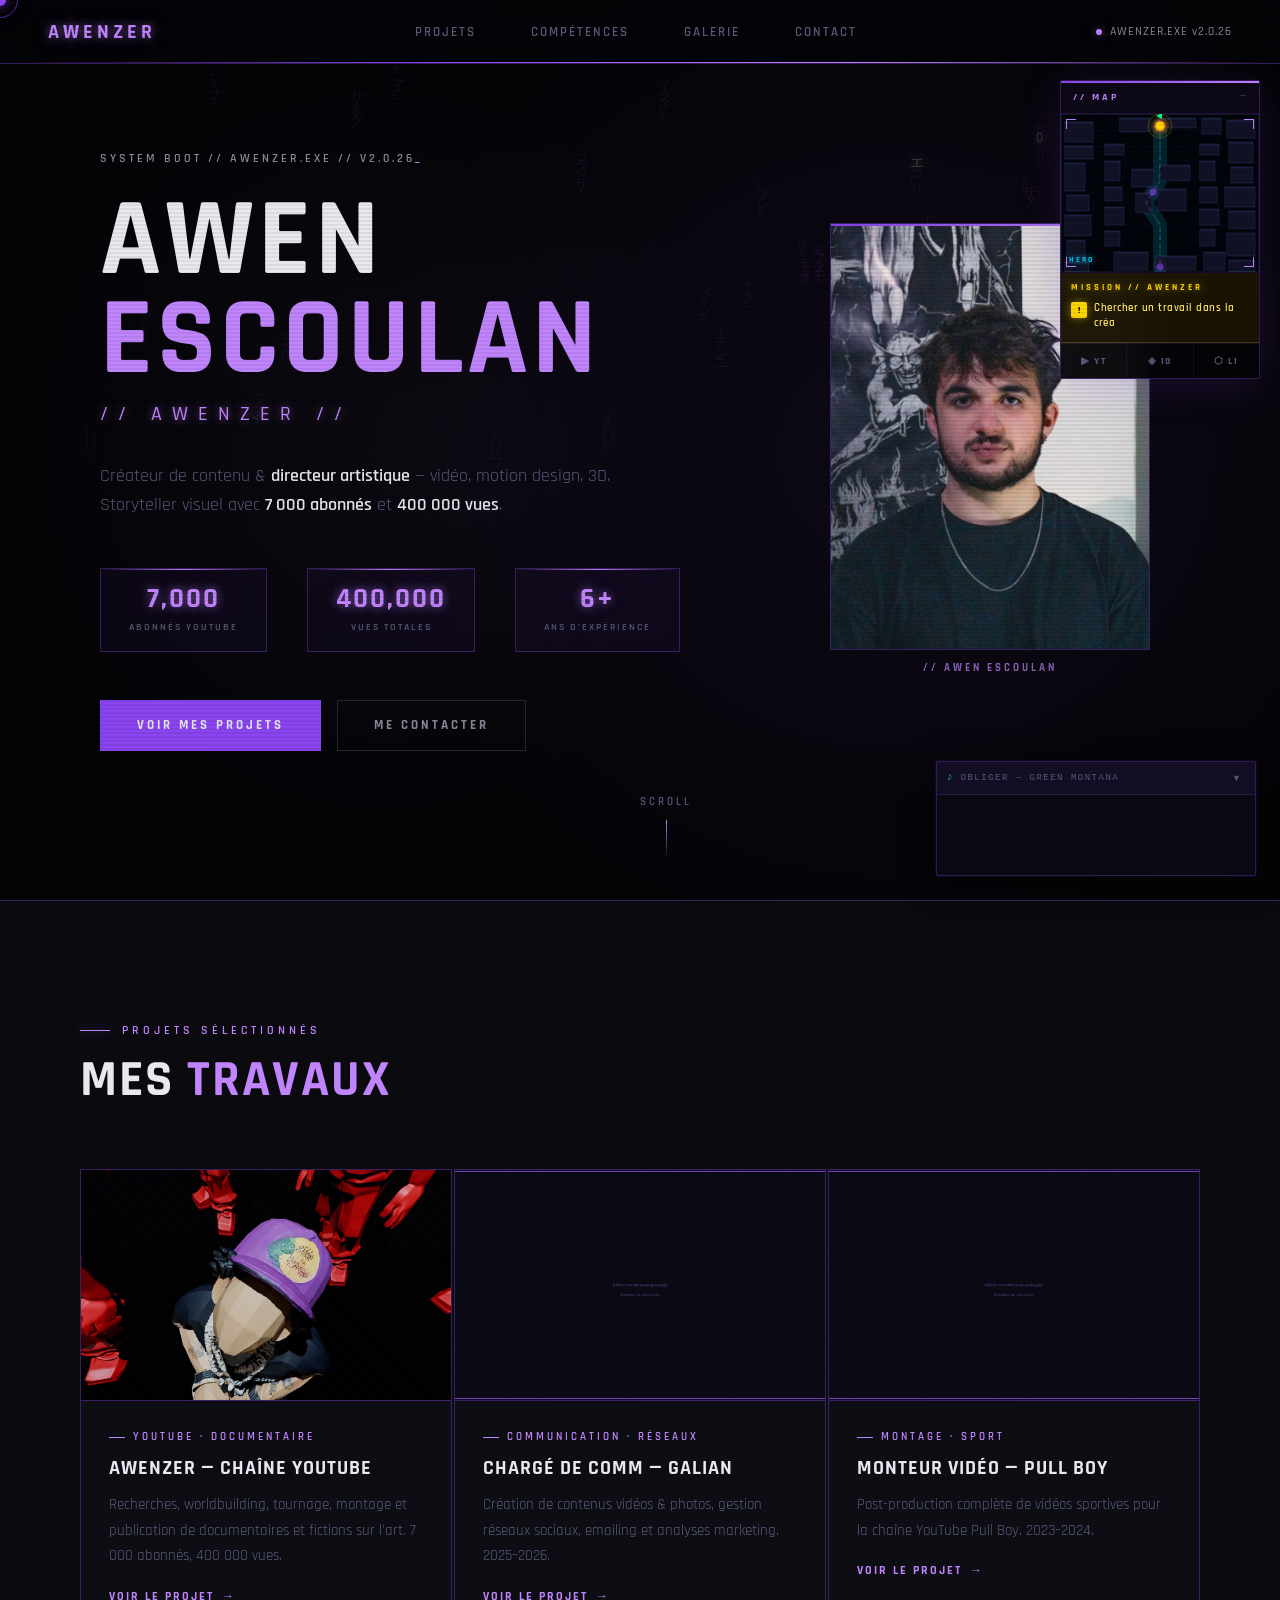
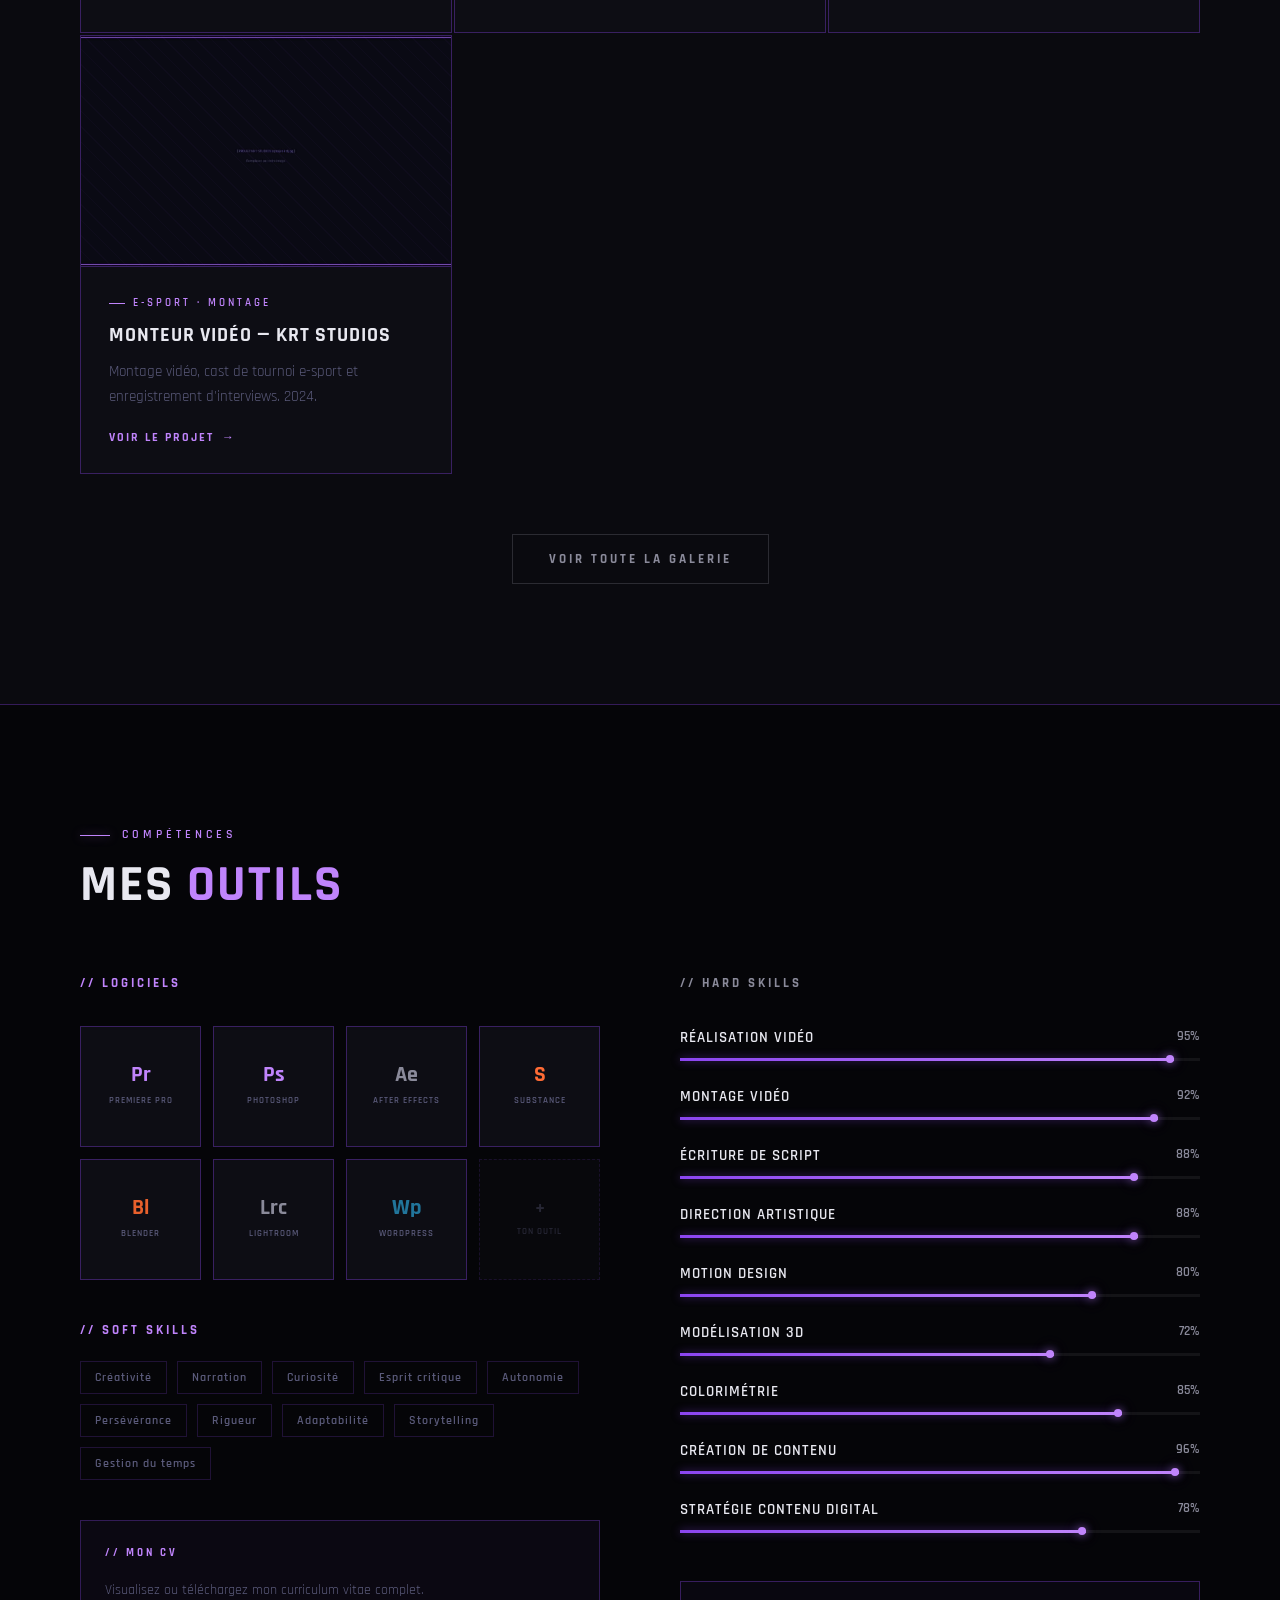
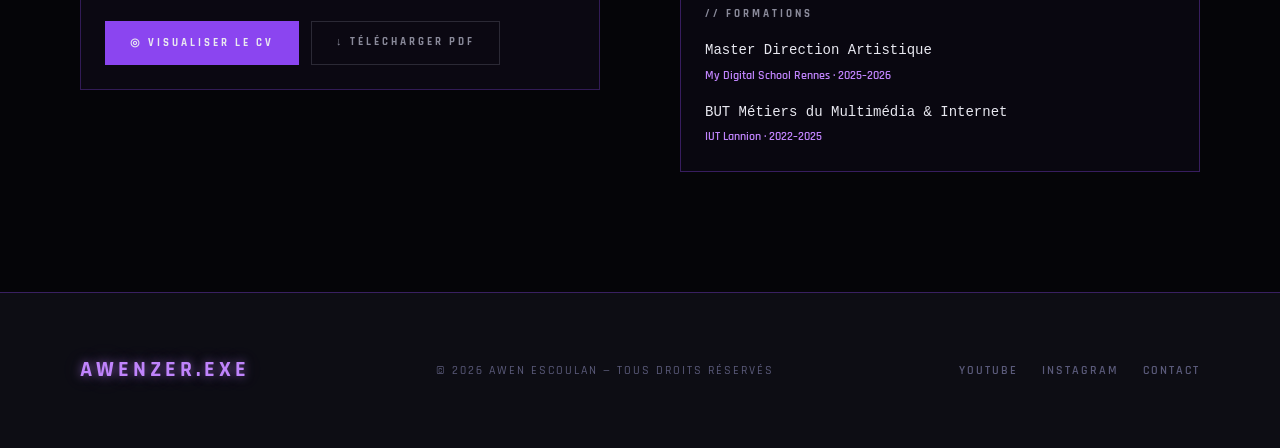
==== index.html @ f508497a "Add files via upload" ====
<!DOCTYPE html>
<html lang="fr">
<head>
  <meta charset="UTF-8">
  <meta name="viewport" content="width=device-width, initial-scale=1.0">
  <title>AWENZER.EXE — Portfolio</title>
  <link rel="stylesheet" href="css/style.css">
  <link rel="stylesheet" href="css/pages.css">
</head>
<body>

  <!-- CURSOR -->
  <div class="cursor"></div>
  <div class="cursor-ring"></div>

  <!-- NAVIGATION -->
  <nav>
    <a href="index.html" class="nav-logo">AWENZER</a>
    <ul class="nav-links">
      <li><a href="index.html#featured">Projets</a></li>
      <li><a href="index.html#skills">Compétences</a></li>
      <li><a href="projects.html">Galerie</a></li>
      <li><a href="contact.html">Contact</a></li>
    </ul>
    <div class="nav-status">
      <div class="status-dot"></div>
      AWENZER.EXE v2.0.26
    </div>
  </nav>

  <!-- MINIMAP DRAGGABLE -->
  <div id="minimap">
    <div class="minimap-drag-handle" id="minimap-drag-handle" title="Cliquez pour réduire / déplacer">
      <span class="minimap-label">// MAP</span>
      <span class="minimap-toggle-icon" id="minimap-toggle-icon">−</span>
    </div>

    <div class="minimap-body" id="minimap-body">
      <!-- CANVAS MINIMAP -->
      <div class="minimap-canvas-wrap">
        <canvas id="minimap-canvas" width="200" height="160"></canvas>
        <div class="minimap-canvas-overlay">
          <div class="minimap-corner tl"></div>
          <div class="minimap-corner tr"></div>
          <div class="minimap-corner bl"></div>
          <div class="minimap-corner br"></div>
        </div>
        <div class="minimap-hud-label" id="minimap-hud-label">HERO</div>
      </div>

      <!-- MISSION HUD -->
      <div class="minimap-mission">
        <div class="minimap-mission-title">MISSION // AWENZER</div>
        <div class="minimap-mission-obj">
          <span class="minimap-mission-icon">!</span>
          Chercher un travail dans la créa
        </div>
      </div>

      <!-- SOCIAL BUTTONS ROW -->
      <div class="minimap-social-row">
        <a href="https://youtube.com/@awenzer" target="_blank" class="minimap-social-btn" title="YouTube @awenzer">
          ▶ YT
        </a>
        <a href="https://instagram.com/awnzer" target="_blank" class="minimap-social-btn" title="Instagram @awnzer">
          ◈ IG
        </a>
        <a href="https://linkedin.com/in/awen-escoulan" target="_blank" class="minimap-social-btn" title="LinkedIn">
          ⬡ LI
        </a>
      </div>
    </div>
  </div>
  <button class="minimap-toggle">▶ MAP</button>

  <!-- PROJECT MODAL -->
  <div id="modal-overlay" class="modal-overlay">
    <div class="modal-box">
      <div class="modal-corner tl"></div>
      <div class="modal-corner tr"></div>
      <div class="modal-corner bl"></div>
      <div class="modal-corner br"></div>
      <div class="modal-topbar">
        <div class="modal-topbar-left">
          <div class="modal-dot r" onclick="closeModal()" style="cursor:pointer;" title="Fermer"></div>
          <div class="modal-dot y"></div>
          <div class="modal-dot g"></div>
          <span class="modal-topbar-title">PROJET // AWENZER.EXE</span>
        </div>
        <a class="modal-link-btn" href="#" target="_blank" rel="noopener" style="display:none;">▶ VOIR SUR YOUTUBE</a>
        <button class="modal-fav-btn" id="modal-fav-btn" title="Ajouter aux favoris">♡</button>
        <button class="modal-close-btn" onclick="closeModal()">✕ FERMER</button>
      </div>
      <div class="modal-img-area">
        <div class="modal-img-placeholder">[ APERÇU DU PROJET ]</div>
      </div>
      <div class="modal-body">
        <div class="modal-tag"></div>
        <h2 class="modal-title"></h2>
        <p class="modal-desc"></p>
        <div class="modal-meta-grid"></div>
        <div class="modal-skills-section">
          <div class="modal-section-label">// COMPÉTENCES MOBILISÉES</div>
          <div class="modal-tags-list modal-skills-list"></div>
        </div>
        <div class="modal-tools-section" style="margin-top:16px;">
          <div class="modal-section-label">// OUTILS UTILISÉS</div>
          <div class="modal-tools-list"></div>
        </div>
      </div>
    </div>
  </div>


  <!-- CV MODAL (PDF viewer) -->
  <div id="cv-modal-overlay" class="modal-overlay">
    <div class="modal-box" style="max-width:860px; width:95vw;">
      <div class="modal-corner tl"></div>
      <div class="modal-corner tr"></div>
      <div class="modal-corner bl"></div>
      <div class="modal-corner br"></div>
      <div class="modal-topbar">
        <div class="modal-topbar-left">
          <div class="modal-dot r" onclick="closeCVModal()" style="cursor:pointer;" title="Fermer"></div>
          <div class="modal-dot y"></div>
          <div class="modal-dot g"></div>
          <span class="modal-topbar-title">CV // AWEN ESCOULAN.PDF</span>
        </div>
        <button class="modal-close-btn" onclick="closeCVModal()">✕ FERMER</button>
      </div>
      <div style="padding:0; background:#0a0a0f;">
        <iframe src="CV-AWEN-ESCOULAN.pdf" style="width:100%; height:75vh; border:none; display:block;"></iframe>
      </div>
      <div style="padding:16px 24px; border-top:1px solid var(--border); display:flex; gap:12px; background:var(--panel);">
        <a href="CV-AWEN-ESCOULAN.pdf" download class="btn btn-outline" style="font-size:11px; padding:10px 20px;">↓ TÉLÉCHARGER PDF</a>
      </div>
    </div>
  </div>

  <!-- HERO -->
  <section id="hero">
    <div id="hero-video-container" class="hero-video-bg"></div>
    <canvas id="matrix-canvas"></canvas>
    <div class="hero-photo-bg">
  <video autoplay muted loop playsinline src="images/hero/hero-bg.mp4"
    style="width:100%;height:100%;object-fit:cover;opacity:0.35;filter:grayscale(40%) contrast(1.1);">
  </video>
</div>
    <div class="hero-overlay"></div>

    <div class="hero-content hero-split">

      <!-- LEFT: name + bio -->
      <div class="hero-left">
        <div class="hero-system-text">SYSTEM BOOT // AWENZER.EXE // v2.0.26</div>
        <h1 class="hero-name">
          <span class="hero-name-glitch-wrap">
            <span class="name-real">AWEN<br><span style="color:var(--purple-light)">ESCOULAN</span></span>
            <span class="name-alter">AWENZER</span>
          </span>
        </h1>
        <div class="hero-alias">// AWENZER //</div>
        <p class="hero-desc">
          Créateur de contenu & <em>directeur artistique</em> — vidéo, motion design, 3D.
          Storyteller visuel avec <em>7 000 abonnés</em> et <em>400 000 vues</em>.
        </p>
        <div class="hero-stats">
          <div class="stat">
            <div class="stat-num" data-count="7000" data-suffix="">0</div>
            <div class="stat-label">ABONNÉS YOUTUBE</div>
          </div>
          <div class="stat">
            <div class="stat-num" data-count="400000" data-suffix="">0</div>
            <div class="stat-label">VUES TOTALES</div>
          </div>
          <div class="stat">
            <div class="stat-num">6+</div>
            <div class="stat-label">ANS D'EXPÉRIENCE</div>
          </div>
        </div>
        <div class="hero-cta">
          <a href="projects.html" class="btn btn-primary">VOIR MES PROJETS</a>
          <a href="contact.html" class="btn btn-outline">ME CONTACTER</a>
        </div>
      </div>

      <!-- RIGHT: photo -->
      <div class="hero-right">
        <div class="hero-portrait">
          <div class="hero-portrait-frame">
            <div class="portrait-scan"></div>
            <img id="hero-portrait-img" src="images/hero/portrait.jpg" alt="Awen Escoulan" />
          </div>
          <div class="hero-portrait-tag">// AWEN ESCOULAN</div>
        </div>
      </div>

    </div>

    <div class="scroll-indicator">
      <span>SCROLL</span>
      <div class="scroll-line"></div>
    </div>
  </section>

  <!-- FEATURED PROJECTS -->
  <section id="featured">
    <div class="section-label">PROJETS SÉLECTIONNÉS</div>
    <h2 class="section-title reveal">MES <span>TRAVAUX</span></h2>
    <div class="featured-grid">
      <div class="project-card reveal" style="transition-delay:0.1s" onclick="openModal(window.projectsData&&window.projectsData.youtube)">
        <div class="project-img-placeholder"><img src="images/projets/projet-youtube.jpg" alt="Awenzer YouTube" style="width:100%;height:100%;object-fit:cover;"></div>
        <div class="project-scan"></div>
        <div class="project-body">
          <div class="project-tag">YOUTUBE · DOCUMENTAIRE</div>
          <h3 class="project-name">Awenzer — Chaîne YouTube</h3>
          <p class="project-desc">Recherches, worldbuilding, tournage, montage et publication de documentaires et fictions sur l'art. 7 000 abonnés, 400 000 vues.</p>
          <button class="project-link">VOIR LE PROJET</button>
        </div>
      </div>
      <div class="project-card reveal" style="transition-delay:0.2s" onclick="openModal(window.projectsData&&window.projectsData.galian)">
        <div class="project-img-placeholder"><img src="images/projets/projet-galian.jpg" alt="Galian" style="width:100%;height:100%;object-fit:cover;"></div>
        <div class="project-scan"></div>
        <div class="project-body">
          <div class="project-tag">COMMUNICATION · RÉSEAUX</div>
          <h3 class="project-name">Chargé de comm — Galian</h3>
          <p class="project-desc">Création de contenus vidéos & photos, gestion réseaux sociaux, emailing et analyses marketing. 2025–2026.</p>
          <button class="project-link">VOIR LE PROJET</button>
        </div>
      </div>
      <div class="project-card reveal" style="transition-delay:0.3s" onclick="openModal(window.projectsData&&window.projectsData.pullboy)">
        <div class="project-img-placeholder"><img src="images/projets/projet-pullboy.jpg" alt="Pull Boy" style="width:100%;height:100%;object-fit:cover;"></div>
        <div class="project-scan"></div>
        <div class="project-body">
          <div class="project-tag">MONTAGE · SPORT</div>
          <h3 class="project-name">Monteur vidéo — Pull Boy</h3>
          <p class="project-desc">Post-production complète de vidéos sportives pour la chaîne YouTube Pull Boy. 2023–2024.</p>
          <button class="project-link">VOIR LE PROJET</button>
        </div>
      </div>
      <div class="project-card reveal" style="transition-delay:0.4s" onclick="openModal(window.projectsData&&window.projectsData.krt)">
        <div class="project-img-placeholder"><img src="images/projets/projet-krt.jpg" alt="KRT Studios" style="width:100%;height:100%;object-fit:cover;"></div>
        <div class="project-scan"></div>
        <div class="project-body">
          <div class="project-tag">E-SPORT · MONTAGE</div>
          <h3 class="project-name">Monteur vidéo — KRT Studios</h3>
          <p class="project-desc">Montage vidéo, cast de tournoi e-sport et enregistrement d'interviews. 2024.</p>
          <button class="project-link">VOIR LE PROJET</button>
        </div>
      </div>
    </div>
    <div style="text-align:center; margin-top:60px;" class="reveal">
      <a href="projects.html" class="btn btn-outline">VOIR TOUTE LA GALERIE</a>
    </div>
  </section>

  <!-- SKILLS -->
  <section id="skills">
    <div class="section-label">COMPÉTENCES</div>
    <h2 class="section-title reveal">MES <span>OUTILS</span></h2>
    <div class="skills-layout">
      <div class="skills-software reveal-left">
        <h3>// LOGICIELS</h3>
        <div class="software-grid">
          <div class="sw-item" onclick="openModal({tag:'LOGICIEL · ADOBE',title:'Premiere Pro',desc:'Montage vidéo professionnel — outil principal de toute la chaîne de post-production.',meta:{TYPE:'NLE / Montage',ÉDITEUR:'Adobe',MAÎTRISE:'Expert'},skills:['Montage','Color grading','Export'],tools:['Premiere Pro']})">
            <div class="sw-icon">Pr</div><div class="sw-name">PREMIERE PRO</div>
          </div>
          <div class="sw-item" onclick="openModal({tag:'LOGICIEL · ADOBE',title:'Photoshop',desc:'Retouche photo, création de visuels et graphisme pour tous supports print et digital.',meta:{TYPE:'Retouche / Graphisme',ÉDITEUR:'Adobe',MAÎTRISE:'Avancé'},skills:['Retouche','Compositing','Design'],tools:['Photoshop']})">
            <div class="sw-icon">Ps</div><div class="sw-name">PHOTOSHOP</div>
          </div>
          <div class="sw-item" onclick="openModal({tag:'LOGICIEL · ADOBE',title:'After Effects',desc:'Motion design, animation graphique, VFX et titres animés.',meta:{TYPE:'Motion design',ÉDITEUR:'Adobe',MAÎTRISE:'Avancé'},skills:['Animation','Motion design','VFX'],tools:['After Effects']})">
            <div class="sw-icon" style="color:var(--accent)">Ae</div><div class="sw-name">AFTER EFFECTS</div>
          </div>
          <div class="sw-item" onclick="openModal({tag:'LOGICIEL · TEXTURING',title:'Substance',desc:'Texturing et création de matériaux PBR pour les productions 3D.',meta:{TYPE:'Texturing 3D',ÉDITEUR:'Adobe',MAÎTRISE:'Intermédiaire'},skills:['Texturing','Matériaux PBR'],tools:['Substance']})">
            <div class="sw-icon" style="color:#ff6b35">S</div><div class="sw-name">SUBSTANCE</div>
          </div>
          <div class="sw-item" onclick="openModal({tag:'LOGICIEL · 3D',title:'Blender',desc:'Modélisation 3D, rigging, animation et rendu cycles.',meta:{TYPE:'3D / Rendu',ÉDITEUR:'Blender Foundation',MAÎTRISE:'Intermédiaire'},skills:['Modélisation','Rendu','Animation 3D'],tools:['Blender']})">
            <div class="sw-icon" style="color:#e8602c">Bl</div><div class="sw-name">BLENDER</div>
          </div>
          <div class="sw-item" onclick="openModal({tag:'LOGICIEL · ADOBE',title:'Lightroom',desc:'Étalonnage photo et gestion de catalogues.',meta:{TYPE:'Photo / Étalonnage',ÉDITEUR:'Adobe',MAÎTRISE:'Avancé'},skills:['Étalonnage','Gestion catalogue'],tools:['Lightroom']})">
            <div class="sw-icon" style="color:var(--accent)">Lrc</div><div class="sw-name">LIGHTROOM</div>
          </div>
          <div class="sw-item" onclick="openModal({tag:'LOGICIEL · WEB',title:'WordPress',desc:'Création et gestion de sites web avec WordPress.',meta:{TYPE:'CMS / Web',ÉDITEUR:'WordPress.org',MAÎTRISE:'Intermédiaire'},skills:['CMS','Gestion de contenu'],tools:['WordPress']})">
            <div class="sw-icon" style="color:#21759b">Wp</div><div class="sw-name">WORDPRESS</div>
          </div>
          <div class="sw-item" style="border-style:dashed; opacity:0.4; cursor:default;">
            <div class="sw-icon" style="font-size:18px; color:var(--gray)">+</div>
            <div class="sw-name">TON OUTIL</div>
          </div>
        </div>

        <div style="margin-top:40px;">
          <h3 style="margin-bottom:20px;">// SOFT SKILLS</h3>
          <div style="display:flex; flex-wrap:wrap; gap:10px;">
            <span style="font-family:'Rajdhani',sans-serif;font-size:12px;font-weight:600;color:var(--gray);padding:6px 14px;border:1px solid rgba(140,70,240,0.2);letter-spacing:1px;">Créativité</span>
            <span style="font-family:'Rajdhani',sans-serif;font-size:12px;font-weight:600;color:var(--gray);padding:6px 14px;border:1px solid rgba(140,70,240,0.2);letter-spacing:1px;">Narration</span>
            <span style="font-family:'Rajdhani',sans-serif;font-size:12px;font-weight:600;color:var(--gray);padding:6px 14px;border:1px solid rgba(140,70,240,0.2);letter-spacing:1px;">Curiosité</span>
            <span style="font-family:'Rajdhani',sans-serif;font-size:12px;font-weight:600;color:var(--gray);padding:6px 14px;border:1px solid rgba(140,70,240,0.2);letter-spacing:1px;">Esprit critique</span>
            <span style="font-family:'Rajdhani',sans-serif;font-size:12px;font-weight:600;color:var(--gray);padding:6px 14px;border:1px solid rgba(140,70,240,0.2);letter-spacing:1px;">Autonomie</span>
            <span style="font-family:'Rajdhani',sans-serif;font-size:12px;font-weight:600;color:var(--gray);padding:6px 14px;border:1px solid rgba(140,70,240,0.2);letter-spacing:1px;">Persévérance</span>
            <span style="font-family:'Rajdhani',sans-serif;font-size:12px;font-weight:600;color:var(--gray);padding:6px 14px;border:1px solid rgba(140,70,240,0.2);letter-spacing:1px;">Rigueur</span>
            <span style="font-family:'Rajdhani',sans-serif;font-size:12px;font-weight:600;color:var(--gray);padding:6px 14px;border:1px solid rgba(140,70,240,0.2);letter-spacing:1px;">Adaptabilité</span>
            <span style="font-family:'Rajdhani',sans-serif;font-size:12px;font-weight:600;color:var(--gray);padding:6px 14px;border:1px solid rgba(140,70,240,0.2);letter-spacing:1px;">Storytelling</span>
            <span style="font-family:'Rajdhani',sans-serif;font-size:12px;font-weight:600;color:var(--gray);padding:6px 14px;border:1px solid rgba(140,70,240,0.2);letter-spacing:1px;">Gestion du temps</span>
          </div>
        </div>

        <!-- CV DOWNLOAD -->
        <div style="margin-top:40px; padding:24px; border:1px solid rgba(140,70,240,0.3); background:rgba(140,70,240,0.04);">
          <div style="font-family:'Rajdhani',sans-serif; font-size:11px; font-weight:700; color:var(--purple-light); letter-spacing:3px; margin-bottom:16px;">// MON CV</div>
          <p style="font-size:14px; color:var(--gray); margin-bottom:20px; line-height:1.6;">Visualisez ou téléchargez mon curriculum vitae complet.</p>
          <div style="display:flex; gap:12px; flex-wrap:wrap;">
            <button onclick="openCVModal()" class="btn btn-primary" style="font-size:11px; padding:12px 24px;">
              ◎ VISUALISER LE CV
            </button>
            <a href="CV-AWEN-ESCOULAN.pdf" download class="btn btn-outline" style="font-size:11px; padding:12px 24px;">
              ↓ TÉLÉCHARGER PDF
            </a>
          </div>
        </div>
      </div>

      <div class="skills-bars reveal">
        <h3>// HARD SKILLS</h3>

        <div class="skill-bar-item" onclick="openModal({tag:'COMPÉTENCE · VIDÉO',title:'Réalisation vidéo',desc:'Direction complète de productions vidéo : casting, tournage, direction technique et artistique.',meta:{NIVEAU:'Expert',EXPÉRIENCE:'6+ ans'},skills:['Tournage','Direction artistique','Cadrage','Lumière'],tools:['Premiere Pro','After Effects','Lightroom']})">
          <div class="skill-bar-header"><span class="skill-bar-name">Réalisation vidéo</span><span class="skill-bar-pct">95%</span></div>
          <div class="skill-bar-track"><div class="skill-bar-fill" data-width="95%"></div></div>
        </div>
        <div class="skill-bar-item" onclick="openModal({tag:'COMPÉTENCE · POST-PROD',title:'Montage vidéo',desc:'Post-production professionnelle : montage, étalonnage, sound design et exports multi-formats.',meta:{NIVEAU:'Expert',EXPÉRIENCE:'6+ ans'},skills:['Montage','Étalonnage','Sound design'],tools:['Premiere Pro','After Effects']})">
          <div class="skill-bar-header"><span class="skill-bar-name">Montage vidéo</span><span class="skill-bar-pct">92%</span></div>
          <div class="skill-bar-track"><div class="skill-bar-fill" data-width="92%"></div></div>
        </div>
        <div class="skill-bar-item" onclick="openModal({tag:'COMPÉTENCE · SCRIPT',title:'Écriture de script',desc:'Écriture de scénarios, narration documentaire et création de structures narratives visuelles.',meta:{NIVEAU:'Avancé',EXPÉRIENCE:'4+ ans'},skills:['Scénarisation','Narration','Worldbuilding','Structure narrative'],tools:[]})">
          <div class="skill-bar-header"><span class="skill-bar-name">Écriture de script</span><span class="skill-bar-pct">88%</span></div>
          <div class="skill-bar-track"><div class="skill-bar-fill" data-width="88%"></div></div>
        </div>
        <div class="skill-bar-item" onclick="openModal({tag:'COMPÉTENCE · DA',title:'Direction artistique',desc:'Définition de l\'identité visuelle, direction de shooting, création de chartes graphiques.',meta:{NIVEAU:'Avancé',EXPÉRIENCE:'4+ ans'},skills:['Identité visuelle','Charte graphique','Direction de shooting'],tools:['Photoshop','After Effects']})">
          <div class="skill-bar-header"><span class="skill-bar-name">Direction artistique</span><span class="skill-bar-pct">88%</span></div>
          <div class="skill-bar-track"><div class="skill-bar-fill" data-width="88%"></div></div>
        </div>
        <div class="skill-bar-item" onclick="openModal({tag:'COMPÉTENCE · MOTION',title:'Motion design',desc:'Animation graphique, titres cinématiques, motion graphics pour productions vidéo.',meta:{NIVEAU:'Avancé',EXPÉRIENCE:'3+ ans'},skills:['Animation','Typography','VFX léger'],tools:['After Effects','Premiere Pro']})">
          <div class="skill-bar-header"><span class="skill-bar-name">Motion design</span><span class="skill-bar-pct">80%</span></div>
          <div class="skill-bar-track"><div class="skill-bar-fill" data-width="80%"></div></div>
        </div>
        <div class="skill-bar-item" onclick="openModal({tag:'COMPÉTENCE · 3D',title:'Modélisation 3D',desc:'Modélisation, texturing et rendu 3D sous Blender et Substance.',meta:{NIVEAU:'Intermédiaire',EXPÉRIENCE:'2+ ans'},skills:['Modélisation','Texturing','Rendu'],tools:['Blender','Substance']})">
          <div class="skill-bar-header"><span class="skill-bar-name">Modélisation 3D</span><span class="skill-bar-pct">72%</span></div>
          <div class="skill-bar-track"><div class="skill-bar-fill" data-width="72%"></div></div>
        </div>
        <div class="skill-bar-item" onclick="openModal({tag:'COMPÉTENCE · COULEUR',title:'Colorimétrie',desc:'Étalonnage couleur de photos et vidéos, création de LUTs et directions artistiques chromatiques.',meta:{NIVEAU:'Avancé',EXPÉRIENCE:'4+ ans'},skills:['Étalonnage','LUTs','Color grading'],tools:['Premiere Pro','Lightroom']})">
          <div class="skill-bar-header"><span class="skill-bar-name">Colorimétrie</span><span class="skill-bar-pct">85%</span></div>
          <div class="skill-bar-track"><div class="skill-bar-fill" data-width="85%"></div></div>
        </div>
        <div class="skill-bar-item" onclick="openModal({tag:'COMPÉTENCE · CONTENU',title:'Création de contenu',desc:'Stratégie et exécution de contenu multi-plateforme : YouTube, Instagram, LinkedIn.',meta:{NIVEAU:'Expert',EXPÉRIENCE:'6+ ans'},skills:['Scripting','Storytelling','SEO YouTube'],tools:['Premiere Pro','Photoshop','Lightroom']})">
          <div class="skill-bar-header"><span class="skill-bar-name">Création de contenu</span><span class="skill-bar-pct">96%</span></div>
          <div class="skill-bar-track"><div class="skill-bar-fill" data-width="96%"></div></div>
        </div>
        <div class="skill-bar-item" onclick="openModal({tag:'COMPÉTENCE · DIGITAL',title:'Stratégie contenu digital',desc:'Analyse des performances, planification éditoriale et optimisation des canaux digitaux.',meta:{NIVEAU:'Intermédiaire',EXPÉRIENCE:'3+ ans'},skills:['Analytics','Planification','SEO','Community management'],tools:['WordPress']})">
          <div class="skill-bar-header"><span class="skill-bar-name">Stratégie contenu digital</span><span class="skill-bar-pct">78%</span></div>
          <div class="skill-bar-track"><div class="skill-bar-fill" data-width="78%"></div></div>
        </div>

        <div style="margin-top:48px; padding:24px; border:1px solid var(--border); background:rgba(140,70,240,0.03);">
          <div style="font-family:'Rajdhani',sans-serif; font-size:11px; font-weight:700; color:var(--accent); letter-spacing:3px; margin-bottom:16px;">// FORMATIONS</div>
          <div style="margin-bottom:16px;">
            <div style="font-family:'Orbitron',monospace; font-size:14px; color:var(--white); margin-bottom:4px;">Master Direction Artistique</div>
            <div style="font-family:'Rajdhani',sans-serif; font-size:12px; font-weight:600; color:var(--purple-light);">My Digital School Rennes · 2025–2026</div>
          </div>
          <div>
            <div style="font-family:'Orbitron',monospace; font-size:14px; color:var(--white); margin-bottom:4px;">BUT Métiers du Multimédia & Internet</div>
            <div style="font-family:'Rajdhani',sans-serif; font-size:12px; font-weight:600; color:var(--purple-light);">IUT Lannion · 2022–2025</div>
          </div>
        </div>
      </div>
    </div>
  </section>

  <footer>
    <div class="footer-logo">AWENZER.EXE</div>
    <div class="footer-copy">© 2026 AWEN ESCOULAN — TOUS DROITS RÉSERVÉS</div>
    <div class="footer-links">
      <a href="https://youtube.com/@awenzer" target="_blank">YOUTUBE</a>
      <a href="https://instagram.com/awnzer" target="_blank">INSTAGRAM</a>
      <a href="contact.html">CONTACT</a>
    </div>
  </footer>

  <script src="js/projects.js"></script>
  <script src="js/main.js"></script>
  <script src="js/minimap.js"></script>




  <!-- FAVORITES INVENTORY -->
  <div id="fav-inventory" class="fav-inventory empty">
    <div class="fav-inventory-header" id="fav-inv-handle">
      <span class="fav-inv-icon">◈</span>
      <span class="fav-inv-title">FAVORIS</span>
      <span class="fav-inv-count" id="fav-count">0</span>
      <button class="fav-inv-toggle" id="fav-inv-toggle">−</button>
    </div>
    <div id="fav-inv-body">
      <div class="fav-inv-grid-scroll">
        <div class="fav-inv-grid" id="fav-grid">
          <div class="fav-inv-empty">// Aucun favori</div>
        </div>
      </div>
    </div>
  </div>
  <!-- SPOTIFY FLOATING PLAYER -->
  <div id="spotify-player" class="spotify-float">
    <div class="spotify-float-bar" id="spotify-drag-handle">
      <span class="spotify-float-icon">♪</span>
      <span class="spotify-float-label">OBLIGER — GREEN MONTANA</span>
      <button class="spotify-float-toggle" id="spotify-toggle" title="Réduire">▼</button>
    </div>
    <div class="spotify-float-content" id="spotify-content">
      <iframe
        src="https://open.spotify.com/embed/track/4jxX1SYeB6AQTOdtOwr2hg?utm_source=generator&theme=0&autoplay=1"
        width="320" height="80" frameborder="0"
        allow="autoplay; clipboard-write; encrypted-media; fullscreen; picture-in-picture"
        loading="lazy">
      </iframe>
    </div>
  </div>
</body>
</html>
---- css/style.css ----
/* =============================================
   AWENZER.EXE — CYBERPUNK PORTFOLIO
   ============================================= */

@import url('https://fonts.googleapis.com/css2?family=Rajdhani:wght@300;400;500;600;700&display=swap');

:root {
  --black: #050508;
  --dark: #0a0a0f;
  --panel: #0d0d14;
  --purple: #8b45f0;
  --purple-dim: #7030c8;
  --purple-light: #c084fc;
  --accent: #8a8a9a;
  --red: #ff2244;
  --white: #e8e8f0;
  --gray: #5a5a7a;
  --border: rgba(140, 70, 240, 0.35);
  --border-a: rgba(138, 138, 154, 0.25);
  --glow-p: 0 0 10px rgba(140,70,240,0.7), 0 0 30px rgba(140,70,240,0.25);
  --glow-pl: 0 0 10px rgba(192,132,252,0.6), 0 0 25px rgba(192,132,252,0.2);
  --font: 'Rajdhani', sans-serif;
}

*, *::before, *::after { box-sizing: border-box; margin: 0; padding: 0; }
html { scroll-behavior: smooth; }
body {
  background: #050508;
  color: var(--white);
  font-family: var(--font);
  font-size: 16px;
  line-height: 1.6;
  overflow-x: hidden;
  cursor: none;
}

/* CURSOR */
.cursor {
  position: fixed; width: 12px; height: 12px;
  background: var(--purple); border-radius: 50%;
  pointer-events: none; z-index: 9999;
  transform: translate(-50%, -50%);
  transition: transform 0.1s, background 0.2s, width 0.2s, height 0.2s;
  box-shadow: var(--glow-p);
}
.cursor-ring {
  position: fixed; width: 36px; height: 36px;
  border: 1px solid var(--purple); border-radius: 50%;
  pointer-events: none; z-index: 9998;
  transform: translate(-50%, -50%);
  transition: transform 0.12s ease, width 0.2s, height 0.2s, border-color 0.2s;
  opacity: 0.6;
}
.cursor.hover { width: 6px; height: 6px; background: var(--purple-light); }
.cursor-ring.hover { width: 56px; height: 56px; border-color: var(--purple-light); opacity: 0.4; }

/* SCANLINES */
body::after {
  content: ''; position: fixed; inset: 0;
  background: repeating-linear-gradient(0deg, transparent, transparent 2px, rgba(0,0,0,0.06) 2px, rgba(0,0,0,0.06) 4px);
  pointer-events: none; z-index: 9990;
}

/* NAV */
nav {
  position: fixed; top: 0; left: 0; right: 0; z-index: 1000;
  padding: 0 48px; height: 64px;
  display: flex; align-items: center; justify-content: space-between;
  background: rgba(5,5,8,0.88); backdrop-filter: blur(12px);
  border-bottom: 1px solid var(--border);
}
nav::before {
  content: ''; position: absolute; bottom: 0; left: 0;
  width: 100%; height: 1px;
  background: linear-gradient(90deg, transparent, var(--purple), var(--purple-light), transparent);
  animation: navGlow 4s ease infinite;
}
@keyframes navGlow { 0%,100%{opacity:0.4;} 50%{opacity:1;} }
.nav-logo {
  font-family: var(--font); font-size: 20px; font-weight: 700;
  color: var(--purple-light); text-decoration: none;
  letter-spacing: 4px; text-shadow: var(--glow-pl); text-transform: uppercase;
}
.nav-links { display: flex; gap: 36px; list-style: none; }
.nav-links a {
  font-family: var(--font); font-size: 13px; font-weight: 600;
  color: var(--gray); text-decoration: none;
  letter-spacing: 2px; text-transform: uppercase; transition: color 0.3s;
  position: relative;
}
.nav-links a::before { content: '// '; color: var(--purple-light); opacity: 0; transition: opacity 0.3s; }
.nav-links a:hover { color: var(--white); }
.nav-links a:hover::before, .nav-links a.active-page::before { opacity: 1; }
.nav-links a.active-page { color: var(--purple-light); }
.nav-status {
  font-family: var(--font); font-size: 12px; font-weight: 500;
  color: var(--accent); display: flex; align-items: center; gap: 8px; letter-spacing: 1px;
}
.status-dot {
  width: 6px; height: 6px; background: var(--purple-light); border-radius: 50%;
  animation: blink 1.4s infinite; box-shadow: var(--glow-pl);
}
@keyframes blink { 0%,100%{opacity:1;} 50%{opacity:0.2;} }

/* =============================================
   MINIMAP — DRAGGABLE + TABS
   ============================================= */
#minimap {
  position: fixed; top: 80px; right: 20px; z-index: 900;
  width: 200px;
  background: rgba(5,5,8,0.95);
  border: 1px solid var(--border);
  backdrop-filter: blur(20px);
  font-family: var(--font);
  box-shadow: 0 8px 40px rgba(140,70,240,0.15);
  border-radius: 2px;
  user-select: none;
  transition: opacity 0.3s;
}
#minimap::before {
  content: ''; position: absolute; top: 0; left: 0; right: 0; height: 2px;
  background: linear-gradient(90deg, var(--purple), var(--purple-light)); z-index: 1;
}
#minimap.collapsed .minimap-body { display: none; }

/* Drag Handle / Header */
.minimap-drag-handle {
  padding: 8px 12px;
  border-bottom: 1px solid rgba(140,70,240,0.2);
  display: flex; align-items: center; justify-content: space-between;
  cursor: grab; background: rgba(140,70,240,0.06);
  transition: background 0.2s;
}
.minimap-drag-handle:active { cursor: grabbing; }
.minimap-drag-handle:hover { background: rgba(140,70,240,0.1); }
.minimap-label {
  font-size: 10px; font-weight: 700; color: var(--purple-light);
  letter-spacing: 3px; text-transform: uppercase;
}
.minimap-toggle-icon {
  font-size: 16px; color: var(--gray); line-height: 1;
  transition: color 0.2s; font-weight: 300;
}
#minimap.collapsed .minimap-toggle-icon { color: var(--purple-light); }

/* Canvas minimap */
.minimap-canvas-wrap {
  position: relative;
  padding: 0;
  border-bottom: 1px solid rgba(140,70,240,0.15);
  background: #020206;
  overflow: hidden;
}
#minimap-canvas {
  display: block;
  width: 100%;
  image-rendering: pixelated;
}
.minimap-canvas-overlay {
  position: absolute; inset: 0; pointer-events: none;
  border: 1px solid rgba(100,200,255,0.08);
}
/* corner brackets */
.minimap-corner {
  position: absolute; width: 10px; height: 10px; pointer-events: none;
}
.minimap-corner.tl { top: 4px; left: 4px;  border-top: 1px solid var(--purple-light); border-left: 1px solid var(--purple-light); }
.minimap-corner.tr { top: 4px; right: 4px; border-top: 1px solid var(--purple-light); border-right: 1px solid var(--purple-light); }
.minimap-corner.bl { bottom: 4px; left: 4px;  border-bottom: 1px solid var(--purple-light); border-left: 1px solid var(--purple-light); }
.minimap-corner.br { bottom: 4px; right: 4px; border-bottom: 1px solid var(--purple-light); border-right: 1px solid var(--purple-light); }

/* Section label HUD */
.minimap-hud-label {
  position: absolute; bottom: 6px; left: 8px;
  font-size: 8px; font-weight: 700; color: #00e5ff;
  letter-spacing: 2px; text-transform: uppercase;
  font-family: var(--font); pointer-events: none;
  text-shadow: 0 0 6px rgba(0,229,255,0.8);
}

/* Social buttons row */
.minimap-social-row {
  display: flex;
  border-top: 1px solid rgba(140,70,240,0.15);
}
.minimap-social-btn {
  flex: 1;
  display: flex; align-items: center; justify-content: center;
  padding: 9px 0;
  font-family: var(--font); font-size: 10px; font-weight: 700;
  letter-spacing: 1.5px; text-transform: uppercase;
  color: var(--gray); text-decoration: none;
  border-right: 1px solid rgba(140,70,240,0.15);
  transition: all 0.2s; gap: 4px;
}
.minimap-social-btn:last-child { border-right: none; }
.minimap-social-btn:hover {
  background: rgba(140,70,240,0.1);
  color: var(--purple-light);
}

/* Toggle (shown when collapsed) */
.minimap-toggle {
  position: fixed; top: 80px; right: 20px; z-index: 901;
  background: rgba(5,5,8,0.92); border: 1px solid var(--border);
  color: var(--purple-light); font-family: var(--font); font-size: 11px; font-weight: 700;
  letter-spacing: 2px; padding: 7px 14px; cursor: pointer;
  display: none; backdrop-filter: blur(12px); transition: all 0.2s; text-transform: uppercase;
}
.minimap-toggle:hover { background: rgba(140,70,240,0.15); }
.minimap-toggle.show { display: block; }

/* GLITCH */
.glitch { position: relative; color: var(--purple-light); }
.glitch::before, .glitch::after {
  content: attr(data-text); position: absolute; top: 0; left: 0; width: 100%; height: 100%;
}
.glitch::before {
  color: var(--accent); animation: glitch1 3s infinite;
  clip-path: polygon(0 30%, 100% 30%, 100% 50%, 0 50%);
}
.glitch::after {
  color: var(--red); animation: glitch2 3s infinite;
  clip-path: polygon(0 60%, 100% 60%, 100% 80%, 0 80%);
}
@keyframes glitch1 { 0%,100%{transform:none;opacity:0;} 2%{transform:translate(-3px,1px);opacity:0.8;} 4%{transform:none;opacity:0;} 52%{transform:translate(2px,-1px);opacity:0.6;} 54%{transform:none;opacity:0;} }
@keyframes glitch2 { 0%,100%{transform:none;opacity:0;} 3%{transform:translate(3px,-1px);opacity:0.8;} 5%{transform:none;opacity:0;} 53%{transform:translate(-2px,1px);opacity:0.6;} 55%{transform:none;opacity:0;} }

/* SECTIONS */
section { position: relative; padding: 120px 80px; min-height: 100vh; }
.section-label {
  font-family: var(--font); font-size: 12px; font-weight: 600;
  color: var(--purple-light); letter-spacing: 4px; text-transform: uppercase;
  margin-bottom: 12px; display: flex; align-items: center; gap: 12px;
}
.section-label::before { content: ''; display: block; width: 30px; height: 1px; background: var(--purple-light); box-shadow: var(--glow-pl); }
.section-title {
  font-family: var(--font); font-size: clamp(32px, 4vw, 52px); font-weight: 700;
  color: var(--white); margin-bottom: 60px; line-height: 1.1;
  letter-spacing: 2px; text-transform: uppercase;
}
.section-title span { color: var(--purple-light); }

/* HERO */
#hero { padding: 0; min-height: 100vh; display: flex; align-items: center; justify-content: center; position: relative; overflow: hidden; }
#matrix-canvas { position: absolute; inset: 0; z-index: 0; opacity: 0.4; }
.hero-video-bg { position: absolute; inset: 0; z-index: 0; overflow: hidden; }
.hero-video-bg video { width: 100%; height: 100%; object-fit: cover; opacity: 0.22; filter: grayscale(60%) contrast(1.1); }
.hero-video-placeholder {
  position: absolute; inset: 0;
  display: flex; flex-direction: column; align-items: center; justify-content: center; gap: 10px;
  border: 2px dashed rgba(140,70,240,0.15); margin: 60px; cursor: pointer; transition: border-color 0.3s;
}
.hero-video-placeholder:hover { border-color: rgba(140,70,240,0.35); }
.hero-video-placeholder span { font-family: var(--font); font-size: 12px; font-weight: 600; color: var(--gray); letter-spacing: 2px; text-transform: uppercase; }
.hero-video-placeholder input { position: absolute; inset: 0; opacity: 0; cursor: pointer; width: 100%; }
.hero-photo-bg {
  position: absolute; inset: 0; z-index: 1;
  background: linear-gradient(135deg, rgba(5,5,8,0.7) 0%, rgba(5,5,8,0.4) 50%, rgba(5,5,8,0.8) 100%);
}
.hero-photo-bg img {
  width: 100%; height: 100%; object-fit: cover;
  filter: grayscale(60%) contrast(1.2); mix-blend-mode: luminosity; opacity: 0.3;
}
.hero-overlay {
  position: absolute; inset: 0; z-index: 2;
  background: radial-gradient(ellipse 60% 80% at 70% 50%, rgba(140,70,240,0.07) 0%, transparent 70%),
    radial-gradient(ellipse 40% 60% at 30% 50%, rgba(192,132,252,0.04) 0%, transparent 70%);
}
/* Hero split layout */
.hero-content { position: relative; z-index: 3; padding: 0 60px; width: 100%; max-width: 1200px; }
.hero-split {
  display: grid;
  grid-template-columns: 1fr 380px;
  gap: 60px;
  align-items: center;
}
.hero-left { text-align: left; }
.hero-left .hero-stats { justify-content: flex-start; }
.hero-left .hero-cta { justify-content: flex-start; }
.hero-left .hero-desc { margin: 0 0 48px; }

/* Portrait */
.hero-right {
  display: flex;
  align-items: center;
  justify-content: center;
  opacity: 0;
  animation: fadeUp 0.8s 1.0s forwards;
}
.hero-portrait { position: relative; width: 100%; max-width: 320px; }
.hero-portrait-frame {
  width: 100%;
  aspect-ratio: 3/4;
  border: 1px solid var(--border);
  background: linear-gradient(135deg, #0d0d18, #13101e);
  position: relative;
  overflow: hidden;
}
.hero-portrait-frame::before {
  content: '';
  position: absolute; top: 0; left: 0; right: 0;
  height: 2px;
  background: linear-gradient(90deg, var(--purple), var(--purple-light));
  z-index: 3;
}
.hero-portrait-frame::after {
  content: '';
  position: absolute; inset: 0;
  background: repeating-linear-gradient(45deg, transparent, transparent 8px, rgba(140,70,240,0.025) 8px, rgba(140,70,240,0.025) 9px);
  pointer-events: none; z-index: 1;
}
.hero-portrait-frame img {
  width: 100%; height: 100%;
  object-fit: cover;
  filter: contrast(1.05);
  display: block;
  position: relative; z-index: 2;
}
.hero-portrait-placeholder {
  position: absolute; inset: 0;
  display: flex; flex-direction: column; align-items: center; justify-content: center; gap: 10px;
  cursor: pointer; transition: background 0.3s; z-index: 2;
}
.hero-portrait-placeholder:hover { background: rgba(140,70,240,0.06); }
.hero-portrait-icon { font-size: 32px; color: var(--purple-light); opacity: 0.5; }
.hero-portrait-label {
  font-family: var(--font); font-size: 11px; font-weight: 700;
  color: var(--gray); letter-spacing: 3px; text-align: center; text-transform: uppercase;
  line-height: 1.6;
}
.hero-portrait-placeholder input { position: absolute; inset: 0; opacity: 0; cursor: pointer; width: 100%; }
.hero-portrait-tag {
  margin-top: 10px;
  font-family: var(--font); font-size: 11px; font-weight: 700;
  color: var(--purple-light); letter-spacing: 3px; text-transform: uppercase;
  text-align: center; opacity: 0.7;
}

/* Scan line on portrait hover */
.hero-portrait-frame .portrait-scan {
  position: absolute;
  top: 0; left: -100%; width: 50%; height: 100%;
  background: linear-gradient(90deg, transparent, rgba(140,70,240,0.12), transparent);
  transition: left 0.6s ease; z-index: 4;
}
.hero-portrait:hover .portrait-scan { left: 150%; }

@media (max-width: 900px) {
  .hero-split { grid-template-columns: 1fr; gap: 40px; }
  .hero-left { text-align: center; }
  .hero-left .hero-stats { justify-content: center; }
  .hero-left .hero-cta { justify-content: center; }
  .hero-left .hero-desc { margin: 0 auto 48px; }
  .hero-portrait { max-width: 220px; margin: 0 auto; }
  .hero-content { padding: 0 24px; }
}
.hero-system-text {
  font-family: var(--font); font-size: 12px; font-weight: 600; color: var(--accent);
  letter-spacing: 3px; margin-bottom: 24px; text-transform: uppercase;
  opacity: 0; animation: fadeUp 0.8s 0.3s forwards;
}
.hero-name {
  font-family: var(--font); font-size: clamp(56px, 10vw, 110px); font-weight: 700;
  line-height: 0.9; margin-bottom: 8px; letter-spacing: 4px; text-transform: uppercase;
  opacity: 0; animation: fadeUp 0.8s 0.5s forwards;
}
.hero-alias {
  font-family: var(--font); font-size: clamp(14px, 2vw, 20px); font-weight: 500;
  color: var(--purple-light); letter-spacing: 10px; margin-bottom: 32px;
  text-shadow: var(--glow-pl); text-transform: uppercase;
  opacity: 0; animation: fadeUp 0.8s 0.7s forwards;
}
.hero-desc {
  font-family: var(--font); font-size: 18px; font-weight: 400; color: var(--gray);
  max-width: 520px; margin: 0 auto 48px;
  opacity: 0; animation: fadeUp 0.8s 0.9s forwards;
}
.hero-desc em { color: var(--white); font-style: normal; font-weight: 600; }
.hero-stats {
  display: flex; gap: 40px; justify-content: center; margin-bottom: 48px;
  opacity: 0; animation: fadeUp 0.8s 1.1s forwards;
}
.stat {
  text-align: center; padding: 16px 28px;
  border: 1px solid var(--border); background: rgba(140,70,240,0.05); position: relative;
}
.stat::before {
  content: ''; position: absolute; top: 0; left: 0; width: 100%; height: 1px;
  background: linear-gradient(90deg, transparent, var(--purple-light), transparent);
}
.stat-num { font-family: var(--font); font-size: 28px; font-weight: 700; color: var(--purple-light); line-height: 1; text-shadow: var(--glow-pl); letter-spacing: 2px; }
.stat-label { font-family: var(--font); font-size: 10px; font-weight: 600; color: var(--gray); letter-spacing: 2px; margin-top: 6px; text-transform: uppercase; }
.hero-cta { display: flex; gap: 16px; justify-content: center; opacity: 0; animation: fadeUp 0.8s 1.3s forwards; }
.btn {
  font-family: var(--font); font-size: 13px; font-weight: 700; letter-spacing: 3px;
  text-decoration: none; padding: 14px 36px; text-transform: uppercase;
  transition: all 0.3s; position: relative; overflow: hidden;
  display: inline-flex; align-items: center; gap: 8px;
}
.btn-primary { background: var(--purple); color: var(--white); border: 1px solid var(--purple); }
.btn-primary:hover { background: var(--purple-light); border-color: var(--purple-light); box-shadow: var(--glow-p); }
.btn-outline { background: transparent; color: var(--accent); border: 1px solid var(--border-a); }
.btn-outline:hover { border-color: var(--purple-light); color: var(--purple-light); box-shadow: var(--glow-p); }
.scroll-indicator {
  position: absolute; bottom: 40px; left: 50%; transform: translateX(-50%);
  z-index: 3; display: flex; flex-direction: column; align-items: center; gap: 8px;
  opacity: 0; animation: fadeUp 0.8s 1.6s forwards;
}
.scroll-indicator span { font-family: var(--font); font-size: 11px; font-weight: 600; color: var(--gray); letter-spacing: 3px; text-transform: uppercase; }
.scroll-line { width: 1px; height: 40px; background: linear-gradient(var(--purple-light), transparent); animation: scrollPulse 2s infinite; }
@keyframes scrollPulse { 0%,100%{opacity:0.3;transform:scaleY(1);} 50%{opacity:1;transform:scaleY(1.2);} }
@keyframes fadeUp { from{opacity:0;transform:translateY(30px);} to{opacity:1;transform:translateY(0);} }

/* FEATURED */
#featured { background: var(--dark); border-top: 1px solid var(--border); }
.featured-grid { display: grid; grid-template-columns: repeat(auto-fit, minmax(320px, 1fr)); gap: 2px; }
.project-card {
  position: relative; overflow: hidden; background: var(--panel);
  border: 1px solid var(--border); transition: border-color 0.4s, transform 0.4s; cursor: pointer;
}
.project-card:hover { border-color: var(--purple-light); transform: translateY(-4px); z-index: 2; }
.project-img-placeholder {
  width: 100%; aspect-ratio: 16/10;
  background: linear-gradient(135deg, #0d0d14 0%, #13101e 50%, #0a0a14 100%);
  display: flex; align-items: center; justify-content: center;
  font-family: var(--font); font-size: 12px; font-weight: 600; color: var(--gray);
  letter-spacing: 3px; border-bottom: 1px solid var(--border);
  position: relative; overflow: hidden; text-transform: uppercase;
}
.project-img-placeholder::before {
  content: ''; position: absolute; inset: 0;
  background: repeating-linear-gradient(45deg, transparent, transparent 10px, rgba(140,70,240,0.03) 10px, rgba(140,70,240,0.03) 11px);
}
.project-scan {
  position: absolute; top: 0; left: -100%; width: 60%; height: 100%;
  background: linear-gradient(90deg, transparent, rgba(140,70,240,0.15), transparent);
  transition: left 0.6s ease;
}
.project-card:hover .project-scan { left: 150%; }
.project-body { padding: 28px; }
.project-tag {
  font-family: var(--font); font-size: 11px; font-weight: 600; color: var(--purple-light);
  letter-spacing: 3px; margin-bottom: 10px; display: flex; align-items: center; gap: 8px; text-transform: uppercase;
}
.project-tag::before { content: ''; width: 16px; height: 1px; background: var(--purple-light); }
.project-name { font-family: var(--font); font-size: 20px; font-weight: 700; color: var(--white); margin-bottom: 12px; line-height: 1.2; letter-spacing: 1px; text-transform: uppercase; }
.project-desc { font-size: 15px; color: var(--gray); line-height: 1.7; margin-bottom: 20px; }
.project-link {
  font-family: var(--font); font-size: 12px; font-weight: 700; color: var(--purple-light);
  text-decoration: none; letter-spacing: 2px; display: flex; align-items: center; gap: 8px;
  transition: gap 0.3s; background: none; border: none; cursor: pointer; padding: 0; text-transform: uppercase;
}
.project-link:hover { gap: 14px; }
.project-link::after { content: '→'; }

/* REVEAL */
.reveal { opacity: 0; transform: translateY(40px); transition: opacity 0.7s ease, transform 0.7s ease; }
.reveal.visible { opacity: 1; transform: translateY(0); }
.reveal-left { opacity: 0; transform: translateX(-40px); transition: opacity 0.7s ease, transform 0.7s ease; }
.reveal-left.visible { opacity: 1; transform: translateX(0); }

/* SKILLS */
#skills { background: var(--black); border-top: 1px solid var(--border); }
.skills-layout { display: grid; grid-template-columns: 1fr 1fr; gap: 80px; }
.skills-software h3, .skills-bars h3 {
  font-family: var(--font); font-size: 13px; font-weight: 700;
  letter-spacing: 3px; margin-bottom: 32px; text-transform: uppercase;
}
.skills-software h3 { color: var(--purple-light); }
.skills-bars h3 { color: var(--accent); }
.software-grid { display: grid; grid-template-columns: repeat(4, 1fr); gap: 12px; }
.sw-item {
  aspect-ratio: 1; display: flex; flex-direction: column; align-items: center; justify-content: center;
  gap: 8px; border: 1px solid var(--border); background: var(--panel); padding: 16px 8px;
  transition: border-color 0.3s, background 0.3s, transform 0.3s; position: relative; overflow: hidden; cursor: pointer;
}
.sw-item:hover { border-color: var(--purple-light); background: rgba(140,70,240,0.08); transform: translateY(-4px); box-shadow: var(--glow-p); }
.sw-item::before { content: ''; position: absolute; top: 0; left: 0; right: 0; height: 2px; background: var(--purple); transform: scaleX(0); transition: transform 0.3s; }
.sw-item:hover::before { transform: scaleX(1); }
.sw-icon { font-size: 22px; font-weight: 700; font-family: var(--font); color: var(--purple-light); line-height: 1; }
.sw-name { font-family: var(--font); font-size: 9px; font-weight: 600; color: var(--gray); letter-spacing: 1px; text-align: center; text-transform: uppercase; }
.skill-bar-item { margin-bottom: 24px; cursor: pointer; transition: opacity 0.2s; }
.skill-bar-item:hover { opacity: 0.8; }
.skill-bar-header { display: flex; justify-content: space-between; margin-bottom: 8px; }
.skill-bar-name { font-family: var(--font); font-size: 15px; font-weight: 600; color: var(--white); letter-spacing: 1px; text-transform: uppercase; }
.skill-bar-pct { font-family: var(--font); font-size: 13px; font-weight: 600; color: var(--accent); }
.skill-bar-track { height: 3px; background: rgba(255,255,255,0.06); position: relative; }
.skill-bar-fill {
  height: 100%; background: linear-gradient(90deg, var(--purple), var(--purple-light));
  width: 0; transition: width 1.2s cubic-bezier(0.16, 1, 0.3, 1);
  box-shadow: 0 0 8px rgba(140,70,240,0.5); position: relative;
}
.skill-bar-fill::after {
  content: ''; position: absolute; right: 0; top: -3px;
  width: 8px; height: 8px; background: var(--purple-light); border-radius: 50%; box-shadow: var(--glow-pl);
}

/* CV SECTION */
.cv-section {
  margin-top: 48px; padding: 24px;
  border: 1px solid var(--border); background: rgba(140,70,240,0.04);
}
.cv-section-label {
  font-family: var(--font); font-size: 11px; font-weight: 700;
  color: var(--purple-light); letter-spacing: 3px; text-transform: uppercase; margin-bottom: 16px;
}
.cv-buttons { display: flex; gap: 12px; flex-wrap: wrap; }
.cv-btn {
  font-family: var(--font); font-size: 12px; font-weight: 700;
  letter-spacing: 2px; text-transform: uppercase; padding: 12px 24px;
  border: 1px solid var(--border); background: var(--panel);
  color: var(--purple-light); cursor: pointer; transition: all 0.3s;
  text-decoration: none; display: inline-flex; align-items: center; gap: 8px;
}
.cv-btn:hover { border-color: var(--purple-light); background: rgba(140,70,240,0.1); box-shadow: var(--glow-p); }

/* MODAL */
.modal-overlay {
  position: fixed; inset: 0; background: rgba(5,5,8,0.85); z-index: 5000;
  display: flex; align-items: center; justify-content: center; padding: 20px;
  opacity: 0; visibility: hidden; transition: opacity 0.3s, visibility 0.3s;
  backdrop-filter: blur(8px);
}
.modal-overlay.open { opacity: 1; visibility: visible; }
.modal-box {
  width: 100%; max-width: 760px; max-height: 90vh; overflow-y: auto;
  background: var(--dark); border: 1px solid var(--border); position: relative;
  transform: translateY(30px) scale(0.97);
  transition: transform 0.35s cubic-bezier(0.16, 1, 0.3, 1), box-shadow 0.2s;
  scrollbar-width: thin; scrollbar-color: var(--border) transparent;
  user-select: none;
}
.modal-overlay.open .modal-box { transform: translateY(0) scale(1); }
/* Dragged state: detach from flex flow */
.modal-box.modal-dragged {
  position: fixed !important;
  transform: none !important;
  transition: box-shadow 0.2s !important;
}
.modal-box::before {
  content: ''; position: absolute; top: 0; left: 0; right: 0; height: 2px;
  background: linear-gradient(90deg, var(--purple), var(--purple-light), var(--purple)); z-index: 1;
}
.modal-corner { position: absolute; width: 16px; height: 16px; z-index: 2; }
.modal-corner.tl { top: 8px; left: 8px; border-top: 1px solid var(--purple-light); border-left: 1px solid var(--purple-light); }
.modal-corner.tr { top: 8px; right: 8px; border-top: 1px solid var(--purple-light); border-right: 1px solid var(--purple-light); }
.modal-corner.bl { bottom: 8px; left: 8px; border-bottom: 1px solid var(--purple-light); border-left: 1px solid var(--purple-light); }
.modal-corner.br { bottom: 8px; right: 8px; border-bottom: 1px solid var(--purple-light); border-right: 1px solid var(--purple-light); }
.modal-topbar {
  padding: 12px 20px; border-bottom: 1px solid var(--border);
  display: flex; align-items: center; justify-content: space-between;
  position: sticky; top: 0; background: var(--dark); z-index: 10;
  cursor: grab;
}
.modal-topbar:active { cursor: grabbing; }
.modal-topbar-left { display: flex; align-items: center; gap: 8px; }
.modal-dot { width: 10px; height: 10px; border-radius: 50%; cursor: pointer; transition: opacity 0.2s; }
.modal-dot:hover { opacity: 0.7; }
.modal-dot.r { background: var(--red); }
.modal-dot.y { background: #ffbd2e; }
.modal-dot.g { background: #28ca41; }
.modal-topbar-title {
  font-family: var(--font); font-size: 11px; font-weight: 600; color: var(--gray);
  letter-spacing: 3px; text-transform: uppercase; margin-left: 8px;
}
.modal-close-btn {
  background: none; border: 1px solid var(--border); color: var(--gray);
  font-family: var(--font); font-size: 12px; font-weight: 700;
  padding: 6px 14px; cursor: pointer; letter-spacing: 2px; transition: all 0.2s; text-transform: uppercase;
}
.modal-close-btn:hover { color: var(--purple-light); border-color: var(--purple-light); }
.modal-img-placeholder {
  width: 100%; aspect-ratio: 16/7;
  background: linear-gradient(135deg, #0d0d18, #13101e);
  display: flex; align-items: center; justify-content: center;
  font-family: var(--font); font-size: 12px; font-weight: 600; color: var(--gray);
  letter-spacing: 3px; position: relative; overflow: hidden; text-transform: uppercase;
}
.modal-img-placeholder::after {
  content: ''; position: absolute; inset: 0;
  background: repeating-linear-gradient(45deg, transparent, transparent 8px, rgba(140,70,240,0.025) 8px, rgba(140,70,240,0.025) 9px);
}
.modal-img { width: 100%; aspect-ratio: 16/7; object-fit: cover; filter: grayscale(20%) contrast(1.1); display: block; }
.modal-body { padding: 32px; }
.modal-tag {
  font-family: var(--font); font-size: 11px; font-weight: 600; color: var(--accent);
  letter-spacing: 3px; margin-bottom: 12px; display: flex; align-items: center; gap: 8px; text-transform: uppercase;
}
.modal-title { font-family: var(--font); font-size: clamp(20px, 3vw, 28px); font-weight: 700; color: var(--white); margin-bottom: 16px; line-height: 1.2; letter-spacing: 2px; text-transform: uppercase; }
.modal-desc { font-size: 15px; color: var(--gray); line-height: 1.8; margin-bottom: 28px; }
.modal-desc strong { color: var(--white); font-weight: 600; }
.modal-meta-grid {
  display: grid; grid-template-columns: repeat(auto-fit, minmax(160px, 1fr));
  gap: 1px; border: 1px solid var(--border); margin-bottom: 28px; background: var(--border);
}
.modal-meta-item { background: var(--panel); padding: 14px 18px; }
.modal-meta-label { font-family: var(--font); font-size: 9px; font-weight: 700; color: var(--gray); letter-spacing: 3px; text-transform: uppercase; margin-bottom: 5px; }
.modal-meta-value { font-family: var(--font); font-size: 14px; font-weight: 600; color: var(--white); letter-spacing: 1px; }
.modal-section-label { font-family: var(--font); font-size: 11px; font-weight: 700; color: var(--purple-light); letter-spacing: 3px; margin-bottom: 12px; margin-top: 24px; text-transform: uppercase; }
.modal-tags-list, .modal-tools-list { display: flex; flex-wrap: wrap; gap: 8px; }
.modal-tag-pill { font-family: var(--font); font-size: 11px; font-weight: 600; color: var(--gray); padding: 5px 12px; border: 1px solid var(--border); letter-spacing: 1px; background: var(--panel); text-transform: uppercase; }
.modal-tool-pill { font-family: var(--font); font-size: 11px; font-weight: 700; color: var(--purple-light); padding: 5px 12px; border: 1px solid rgba(140,70,240,0.4); letter-spacing: 1px; background: rgba(140,70,240,0.07); text-transform: uppercase; }
.modal-pdf-frame { width: 100%; height: 70vh; border: none; background: #fff; display: block; }

/* FOOTER */
footer {
  background: var(--panel); border-top: 1px solid var(--border);
  padding: 60px 80px; display: flex; justify-content: space-between; align-items: center;
}
.footer-logo { font-family: var(--font); font-size: 22px; font-weight: 700; color: var(--purple-light); text-shadow: var(--glow-pl); letter-spacing: 4px; text-transform: uppercase; }
.footer-copy { font-family: var(--font); font-size: 12px; font-weight: 500; color: var(--gray); letter-spacing: 2px; text-transform: uppercase; }
.footer-links { display: flex; gap: 24px; }
.footer-links a { font-family: var(--font); font-size: 12px; font-weight: 600; color: var(--gray); text-decoration: none; letter-spacing: 2px; transition: color 0.3s; text-transform: uppercase; }
.footer-links a:hover { color: var(--purple-light); }

/* RESPONSIVE */
@media (max-width: 900px) {
  nav { padding: 0 24px; }
  nav .nav-status { display: none; }
  section { padding: 80px 24px; }
  .skills-layout { grid-template-columns: 1fr; gap: 48px; }
  footer { flex-direction: column; gap: 24px; text-align: center; }
  .hero-stats { flex-wrap: wrap; gap: 16px; }
  .hero-cta { flex-direction: column; align-items: center; }
  .modal-body { padding: 20px; }
  #minimap { right: 8px; width: 210px; }
}
@media (max-width: 600px) {
  .software-grid { grid-template-columns: repeat(3, 1fr); }
  nav .nav-links { display: none; }
}



.carousel { position: relative; width: 100%; height: 100%; overflow: hidden; background: #07070c; }
.carousel-track { display: flex; height: 100%; transition: transform 0.45s cubic-bezier(0.77, 0, 0.175, 1); }
.carousel-slide { min-width: 100%; height: 100%; display: flex; align-items: center; justify-content: center; overflow: hidden; }
.carousel-slide img { width: 100%; height: 100%; object-fit: cover; display: block; }
.carousel-btn { position: absolute; top: 50%; transform: translateY(-50%); background: rgba(10,10,20,0.75); border: 1px solid var(--purple-light); color: var(--purple-light); font-size: 20px; width: 44px; height: 44px; cursor: pointer; display: flex; align-items: center; justify-content: center; transition: background 0.25s; z-index: 10; backdrop-filter: blur(6px); }
.carousel-btn:hover { background: var(--purple-light); color: #05050a; }
.carousel-prev { left: 14px; }
.carousel-next { right: 14px; }
.carousel-counter { position: absolute; bottom: 12px; right: 16px; font-family: monospace; font-size: 11px; letter-spacing: 2px; color: var(--purple-light); background: rgba(10,10,20,0.7); padding: 4px 10px; border: 1px solid rgba(192,132,252,0.25); }
/* ── MISSION HUD (CP2077 style) ─────────────── */
.minimap-mission {
  padding: 8px 10px 10px 10px;
  border-bottom: 1px solid rgba(255,210,0,0.2);
  background: rgba(40,30,0,0.6);
}
.minimap-mission-title {
  font-family: var(--font);
  font-size: 9px;
  font-weight: 700;
  color: #ffd700;
  letter-spacing: 3px;
  text-transform: uppercase;
  margin-bottom: 5px;
  text-shadow: 0 0 8px rgba(255,215,0,0.6);
}
.minimap-mission-obj {
  display: flex;
  align-items: flex-start;
  gap: 7px;
  font-family: var(--font);
  font-size: 11px;
  font-weight: 600;
  color: #ffe566;
  line-height: 1.4;
  letter-spacing: 0.5px;
}
.minimap-mission-icon {
  flex-shrink: 0;
  width: 16px; height: 16px;
  background: #ffd700;
  color: #000;
  font-size: 10px;
  font-weight: 900;
  display: flex; align-items: center; justify-content: center;
  border-radius: 2px;
  margin-top: 1px;
  box-shadow: 0 0 8px rgba(255,215,0,0.5);
  font-family: var(--font);
}

/* ══════════════════════════════════════════════
   GLOBAL HOVER — YELLOW CP2077
   ══════════════════════════════════════════════ */
:root { --hover: #ffd700; --hover-glow: 0 0 10px rgba(255,215,0,0.5), 0 0 25px rgba(255,215,0,0.15); }

a:hover, button:hover { color: var(--hover); }

.nav-links a:hover { color: var(--hover) !important; }
.nav-links a:hover::before { color: var(--hover); opacity: 1; }
.nav-links a.active-page { color: var(--hover) !important; }
.nav-links a.active-page::before { color: var(--hover); }

.btn-primary:hover  { background: var(--hover); border-color: var(--hover); color: #000 !important; box-shadow: var(--hover-glow); }
.btn-outline:hover  { border-color: var(--hover); color: var(--hover) !important; box-shadow: var(--hover-glow); }

.project-card:hover { border-color: var(--hover); }
.project-card:hover .project-tag { color: var(--hover); }
.project-link:hover { color: var(--hover); }

.sw-item:hover { border-color: var(--hover); box-shadow: var(--hover-glow); }
.sw-item:hover .sw-name { color: var(--hover); }

.skill-bar-item:hover .skill-bar-name { color: var(--hover); }
.skill-bar-item:hover .skill-bar-pct  { color: var(--hover); }

.modal-close-btn:hover { color: var(--hover); border-color: var(--hover); }

.footer-links a:hover { color: var(--hover) !important; }

.minimap-social-btn:hover { color: var(--hover) !important; background: rgba(255,215,0,0.06); }
.minimap-drag-handle:hover .minimap-label { color: var(--hover); }
.minimap-toggle:hover { color: var(--hover); border-color: var(--hover); }

.carousel-btn:hover { background: var(--hover); color: #000; }

/* ═══════════════════════════════════════════════
   GLOBAL VIDEO BACKGROUND (all pages)
   ═══════════════════════════════════════════════ */
.global-video-bg {
  position: fixed; inset: 0; z-index: -1;
  overflow: hidden; pointer-events: none;
}
.global-video-bg video {
  width: 100%; height: 100%; object-fit: cover;
  opacity: 0.18;
  filter: grayscale(60%) contrast(1.1) brightness(0.6);
}
/* Pages with video background */
body.has-video-bg {
  background: transparent;
}


/* ═══════════════════════════════════════════════
   NAV LOGO hover → jaune
   ═══════════════════════════════════════════════ */
.nav-logo {
  transition: color 0.3s, text-shadow 0.3s;
}
.nav-logo:hover {
  color: var(--hover, #ffd700) !important;
  text-shadow: 0 0 20px rgba(255,215,0,0.5) !important;
}

/* ═══════════════════════════════════════════════
   NAV underline (nav::before) → jaune au hover nav
   ═══════════════════════════════════════════════ */
nav {
  transition: border-color 0.3s;
}
nav::before {
  transition: background 0.4s, opacity 0.4s;
}
nav:hover::before {
  background: linear-gradient(90deg, transparent, var(--hover, #ffd700), transparent) !important;
  opacity: 1 !important;
  animation: none !important;
}

/* ═══════════════════════════════════════════════
   HERO NAME — glitch jaune → AWENZER au hover
   ═══════════════════════════════════════════════ */
.hero-name-glitch-wrap {
  display: inline-block;
  position: relative;
  cursor: default;
}
/* Default state — show "AWEN ESCOULAN" */
.hero-name-glitch-wrap .name-real {
  display: inline-block;
  transition: opacity 0.15s;
}
/* Hidden AWENZER layer */
.hero-name-glitch-wrap .name-alter {
  position: absolute; inset: 0;
  display: flex; align-items: center;
  color: var(--hover, #ffd700);
  text-shadow: 0 0 30px rgba(255,215,0,0.7), 0 0 60px rgba(255,215,0,0.3);
  opacity: 0;
  clip-path: inset(0 100% 0 0);
  transition: opacity 0.05s;
  pointer-events: none;
  white-space: nowrap;
}
/* Glitch frames on hover */
.hero-name-glitch-wrap:hover .name-real {
  animation: nameGlitchOut 0.35s forwards;
}
.hero-name-glitch-wrap:hover .name-alter {
  animation: nameGlitchIn 0.35s forwards;
}
/* Mouse leave → reverse */
.hero-name-glitch-wrap:not(:hover) .name-real {
  animation: nameGlitchInReverse 0.25s forwards;
}
.hero-name-glitch-wrap:not(:hover) .name-alter {
  animation: nameGlitchOutReverse 0.25s forwards;
}

@keyframes nameGlitchOut {
  0%   { opacity:1; clip-path:inset(0 0% 0 0); color: var(--purple-light); }
  8%   { clip-path:inset(30% 0 20% 0); transform:translateX(-4px); color:#fff; }
  16%  { clip-path:inset(10% 0 40% 0); transform:translateX(5px);  color:var(--accent); }
  24%  { clip-path:inset(50% 0 0 0);   transform:translateX(-3px); }
  32%  { clip-path:inset(0 0 60% 0);   transform:translateX(4px);  color:#ff2244; }
  40%  { clip-path:inset(0 0% 0 0);    transform:translateX(0); }
  60%  { opacity:0; }
  100% { opacity:0; }
}
@keyframes nameGlitchIn {
  0%   { opacity:0; clip-path:inset(0 100% 0 0); }
  20%  { opacity:1; clip-path:inset(20% 20% 30% 0); transform:translateX(6px) skewX(-5deg); }
  35%  { clip-path:inset(40% 0 10% 5%); transform:translateX(-4px); }
  50%  { clip-path:inset(0 5% 0 0);     transform:translateX(3px) skewX(3deg); }
  65%  { clip-path:inset(0 0 0 0);      transform:translateX(-2px); }
  80%  { clip-path:inset(0 0 0 0);      transform:translateX(1px); }
  100% { opacity:1; clip-path:inset(0 0 0 0); transform:translateX(0); }
}
@keyframes nameGlitchInReverse {
  0%   { opacity:0; }
  40%  { opacity:0; }
  60%  { opacity:1; clip-path:inset(20% 0 30% 0); transform:translateX(3px); }
  80%  { clip-path:inset(0 0 0 0); transform:translateX(-2px); }
  100% { opacity:1; clip-path:inset(0 0 0 0); transform:translateX(0); }
}
@keyframes nameGlitchOutReverse {
  0%   { opacity:1; clip-path:inset(0 0 0 0); }
  30%  { clip-path:inset(10% 0 20% 5%); transform:translateX(3px); }
  60%  { opacity:0; clip-path:inset(0 100% 0 0); }
  100% { opacity:0; }
}

/* ═══════════════════════════════════════════════
   GALIAN SEPARATORS (flat sections, no tabs)
   ═══════════════════════════════════════════════ */
.galian-separator {
  display: flex; align-items: center; gap: 14px;
  margin: 40px 0 24px;
  padding: 0 4px;
}
.galian-separator:first-child { margin-top: 8px; }
.galian-sep-icon {
  font-size: 15px; color: var(--hover, #ffd700);
  text-shadow: 0 0 10px rgba(255,215,0,0.4);
  flex-shrink: 0;
}
.galian-sep-label {
  font-family: var(--font-mono, monospace);
  font-size: 10px; letter-spacing: 4px;
  color: var(--hover, #ffd700);
  text-transform: uppercase; flex-shrink: 0;
  opacity: 0.85;
}
.galian-sep-line {
  flex: 1; height: 1px;
  background: linear-gradient(90deg, rgba(255,215,0,0.3), transparent);
}

/* Modal dragged state */
.modal-box.modal-dragged {
  left: 0; top: 0;
  translate: none;
  transform: none !important;
  max-height: 90vh;
}
.modal-overlay.open .modal-box.modal-dragged {
  transform: none !important;
}

/* ── MINIMAP SPOTIFY PLAYER ─── */
.minimap-spotify {
  padding: 6px 8px 4px;
  border-top: 1px solid rgba(140,70,240,0.2);
  background: rgba(0,0,0,0.3);
  overflow: hidden;
}
.minimap-spotify iframe {
  display: block;
  border-radius: 4px;
  filter: brightness(0.85) saturate(0.75);
  transition: filter 0.2s;
  margin: 0 auto;
}
.minimap-spotify:hover iframe {
  filter: brightness(1) saturate(1);
}

/* ── SPOTIFY FLOATING PLAYER ─── */
.spotify-float {
  position: fixed;
  bottom: 24px; right: 24px;
  z-index: 3000;
  width: 320px;
  background: #0a0a14;
  border: 1px solid rgba(140,70,240,0.3);
  box-shadow: 0 8px 32px rgba(0,0,0,0.6), 0 0 0 1px rgba(140,70,240,0.1);
  border-radius: 2px;
  overflow: hidden;
  transition: box-shadow 0.2s;
}
.spotify-float:hover {
  box-shadow: 0 8px 32px rgba(0,0,0,0.7), 0 0 16px rgba(140,70,240,0.15);
  border-color: rgba(140,70,240,0.5);
}
/* Top bar */
.spotify-float-bar {
  display: flex; align-items: center; gap: 8px;
  padding: 7px 10px;
  background: rgba(140,70,240,0.08);
  border-bottom: 1px solid rgba(140,70,240,0.2);
  cursor: grab;
}
.spotify-float-bar:active { cursor: grabbing; }
.spotify-float-icon {
  font-size: 11px; color: #1db954; flex-shrink: 0;
}
.spotify-float-label {
  font-family: var(--font-mono, monospace);
  font-size: 9px; letter-spacing: 1.5px;
  color: var(--gray); text-transform: uppercase;
  flex: 1; overflow: hidden; text-overflow: ellipsis; white-space: nowrap;
}
.spotify-float-toggle {
  background: none; border: none; cursor: pointer;
  color: var(--gray); font-size: 9px; padding: 2px 4px;
  transition: color 0.2s; flex-shrink: 0;
}
.spotify-float-toggle:hover { color: var(--hover, #ffd700); }
/* Content */
.spotify-float-content {
  display: block;
  overflow: hidden;
  transition: height 0.3s ease, opacity 0.3s ease;
  height: 80px;
  opacity: 1;
}
.spotify-float-content.collapsed {
  height: 0;
  opacity: 0;
}
.spotify-float-content iframe {
  display: block;
  border-radius: 0;
}

/* ── MODAL LINK BUTTON ─── */
.modal-link-btn {
  font-family: var(--font-mono, monospace);
  font-size: 11px; letter-spacing: 2px; text-transform: uppercase;
  color: var(--hover, #ffd700); text-decoration: none;
  border: 1px solid rgba(255,215,0,0.3); padding: 6px 14px;
  transition: all 0.2s; white-space: nowrap;
  background: rgba(255,215,0,0.04);
}
.modal-link-btn:hover {
  background: rgba(255,215,0,0.1);
  border-color: var(--hover, #ffd700);
  box-shadow: 0 0 12px rgba(255,215,0,0.15);
}

/* ── FAVORITES INVENTORY ─────────────────────── */
.fav-inventory {
  position: fixed;
  bottom: 160px; right: 24px;
  z-index: 2999;
  width: 220px;
  background: rgba(8,8,16,0.96);
  border: 1px solid rgba(255,215,0,0.22);
  box-shadow: 0 8px 32px rgba(0,0,0,0.7);
  border-radius: 2px;
  overflow: visible;
  transition: opacity 0.3s, transform 0.3s;
  user-select: none;
}
.fav-inventory::before {
  content:''; position:absolute; top:0; left:0; right:0; height:2px;
  background:linear-gradient(90deg,#ffd700,rgba(255,215,0,0.2)); z-index:1; border-radius:2px 2px 0 0;
}
.fav-inventory.empty { opacity:0; pointer-events:none; transform:translateY(6px); }

.fav-inventory-header {
  display:flex; align-items:center; gap:7px;
  padding:7px 10px;
  background:rgba(255,215,0,0.05);
  border-bottom:1px solid rgba(255,215,0,0.12);
  cursor:grab; border-radius:2px 2px 0 0;
}
.fav-inventory-header:active { cursor:grabbing; }
.fav-inv-icon { font-size:10px; color:#ffd700; }
.fav-inv-title {
  font-family:monospace; font-size:8px; letter-spacing:2.5px; color:#ffd700; flex:1;
}
.fav-inv-count {
  font-family:monospace; font-size:8px; color:var(--gray);
  background:rgba(255,215,0,0.08); padding:1px 6px;
  border-radius:8px; border:1px solid rgba(255,215,0,0.15);
}
.fav-inv-toggle {
  background:none; border:none; cursor:pointer;
  color:var(--gray); font-size:15px; font-weight:300;
  line-height:1; padding:0 2px; transition:color 0.2s;
}
.fav-inv-toggle:hover { color:#ffd700; }

/* scroll wrapper — overflow:visible on grid itself so hover menus aren't clipped */
.fav-inv-grid-scroll { max-height:240px; overflow-y:auto; overflow-x:visible; }
.fav-inv-grid-scroll::-webkit-scrollbar { width:2px; }
.fav-inv-grid-scroll::-webkit-scrollbar-thumb { background:rgba(255,215,0,0.2); }

.fav-inv-grid {
  display:flex; flex-wrap:wrap; gap:18px 6px;
  padding:12px 10px 14px;
  overflow:visible;
}
.fav-inv-empty {
  font-family:monospace; font-size:8px; color:var(--gray);
  opacity:0.45; letter-spacing:1.5px; text-align:center;
  padding:14px 10px; width:100%;
}

/* Thumb */
.fav-thumb {
  width:60px; height:60px;
  position:relative; cursor:pointer; flex-shrink:0;
  background:rgba(140,70,240,0.12);
  border:1px solid rgba(140,70,240,0.2);
  border-radius:1px; overflow:visible;
  transition:border-color 0.15s;
}
.fav-thumb:hover { border-color:#ffd700; }

/* Hover buttons (injected into body via JS) */
.fav-btn-open:hover { background:rgba(192,132,252,0.15) !important; }
.fav-btn-del:hover  { background:rgba(255,68,68,0.15) !important; }

/* Fav button inside modal */
.modal-fav-btn {
  font-size:17px; background:none; border:none;
  cursor:pointer; color:var(--gray);
  padding:4px 8px; transition:all 0.2s; line-height:1;
}
.modal-fav-btn:hover { color:#ffd700; transform:scale(1.2); }
.modal-fav-btn.active { color:#ffd700; }
@keyframes favPop { 0%{transform:scale(1)} 50%{transform:scale(1.6)} 100%{transform:scale(1)} }
.modal-fav-btn.pop { animation:favPop 0.28s ease; }

/* ── GALLERY FAV BUTTON ──────────────────────── */
.gallery-fav-btn {
  background: none;
  border: 1px solid rgba(255,215,0,0.2);
  cursor: pointer;
  color: var(--gray);
  font-size: 16px;
  padding: 3px 10px;
  border-radius: 1px;
  transition: all 0.2s;
  line-height: 1;
  margin-right: 8px;
}
.gallery-fav-btn:hover { color: #ffd700; border-color: rgba(255,215,0,0.5); transform: scale(1.15); }
---- css/pages.css ----
/* =============================================
   PROJECTS PAGE — AWENZER.EXE
   ============================================= */

.projects-hero {
  min-height: 100vh;
  display: flex;
  flex-direction: column;
  align-items: center;
  justify-content: center;
  position: relative;
  overflow: hidden;
  background: var(--black);
  padding: 80px 40px;
}

.projects-hero-bg {
  position: absolute;
  inset: 0;
  pointer-events: none;
  background:
    radial-gradient(ellipse 50% 60% at 50% 50%, rgba(140,70,240,0.04) 0%, transparent 70%),
    repeating-linear-gradient(0deg, transparent, transparent 60px, rgba(140,70,240,0.02) 60px, rgba(140,70,240,0.02) 61px),
    repeating-linear-gradient(90deg, transparent, transparent 60px, rgba(138,138,154,0.015) 60px, rgba(138,138,154,0.015) 61px);
}

.projects-question {
  font-family: var(--font-mono);
  font-size: 13px;
  color: var(--accent);
  letter-spacing: 6px;
  text-transform: uppercase;
  margin-bottom: 20px;
  opacity: 0;
  animation: fadeUp 0.8s 0.3s forwards;
}

.projects-headline {
  font-family: var(--font-title);
  font-size: clamp(36px, 6vw, 72px);
  font-weight: 900;
  text-align: center;
  line-height: 1.05;
  margin-bottom: 64px;
  opacity: 0;
  animation: fadeUp 0.8s 0.5s forwards;
}
.projects-headline span { color: var(--purple-light); }

.category-buttons {
  display: flex;
  flex-wrap: wrap;
  gap: 16px;
  justify-content: center;
  opacity: 0;
  animation: fadeUp 0.8s 0.7s forwards;
}

.cat-btn {
  font-family: var(--font-mono);
  font-size: 12px;
  letter-spacing: 3px;
  text-transform: uppercase;
  padding: 16px 36px;
  border: 1px solid var(--border);
  background: var(--panel);
  color: var(--gray);
  cursor: pointer;
  transition: all 0.3s;
  position: relative;
  overflow: hidden;
}
.cat-btn::before {
  content: '';
  position: absolute;
  top: 0; left: -100%;
  width: 100%; height: 100%;
  background: linear-gradient(90deg, transparent, rgba(140,70,240,0.1), transparent);
  transition: left 0.4s;
}
.cat-btn:hover::before { left: 100%; }
.cat-btn:hover, .cat-btn.active {
  border-color: var(--purple-light);
  color: var(--purple-light);
  background: rgba(140,70,240,0.06);
  box-shadow: var(--glow-y);
  transform: translateY(-2px);
}
.cat-btn.active::after {
  content: '';
  position: absolute;
  bottom: 0; left: 0; right: 0;
  height: 2px;
  background: var(--purple-light);
  box-shadow: var(--glow-y);
}

/* =============================================
   PROJECTS GALLERY
   ============================================= */
#projects-gallery {
  background: var(--dark);
  padding: 0;
  min-height: auto;
}

.gallery-header {
  position: sticky;
  top: 64px;
  z-index: 100;
  background: rgba(10,10,15,0.95);
  backdrop-filter: blur(16px);
  border-bottom: 1px solid var(--border);
  padding: 0 80px;
  display: flex;
  align-items: center;
  gap: 0;
  height: 56px;
  display: none;
}
.gallery-header.visible { display: flex; }

.gallery-nav-btn {
  font-family: var(--font-mono);
  font-size: 11px;
  letter-spacing: 2px;
  text-transform: uppercase;
  padding: 0 24px;
  height: 100%;
  border: none;
  background: transparent;
  color: var(--gray);
  cursor: pointer;
  transition: color 0.3s;
  position: relative;
  border-right: 1px solid var(--border);
}
.gallery-nav-btn:hover { color: var(--white); }
.gallery-nav-btn.active { color: var(--purple-light); }
.gallery-nav-btn.active::after {
  content: '';
  position: absolute;
  bottom: 0; left: 0; right: 0;
  height: 2px;
  background: var(--purple-light);
  box-shadow: var(--glow-y);
}

.gallery-count {
  margin-left: auto;
  font-family: var(--font-mono);
  font-size: 11px;
  color: var(--gray);
  padding-left: 24px;
}
.gallery-count span { color: var(--accent); }

.gallery-content {
  padding: 80px;
  display: none;
}
.gallery-content.active { display: block; }

.gallery-title-bar {
  display: flex;
  align-items: baseline;
  gap: 20px;
  margin-bottom: 48px;
}
.gallery-title-bar h2 {
  font-family: var(--font-title);
  font-size: 36px;
  font-weight: 900;
  color: var(--white);
}
.gallery-title-bar .g-tag {
  font-family: var(--font-mono);
  font-size: 11px;
  color: var(--purple-light);
  letter-spacing: 2px;
  padding: 4px 12px;
  border: 1px solid var(--border);
}

.gallery-grid {
  display: grid;
  grid-template-columns: repeat(auto-fill, minmax(300px, 1fr));
  gap: 20px;
}

.gallery-item {
  background: var(--panel);
  border: 1px solid var(--border);
  overflow: hidden;
  transition: border-color 0.3s, transform 0.3s;
  position: relative;
  cursor: pointer;
}
.gallery-item:hover {
  border-color: var(--accent);
  transform: translateY(-4px);
  box-shadow: 0 12px 40px rgba(0,0,0,0.4);
}

.gallery-item-img {
  width: 100%;
  aspect-ratio: 16/10;
  background: linear-gradient(135deg, #0d0d18, #13131e);
  display: flex;
  align-items: center;
  justify-content: center;
  font-family: var(--font-mono);
  font-size: 10px;
  color: var(--gray);
  letter-spacing: 2px;
  border-bottom: 1px solid var(--border);
  overflow: hidden;
  position: relative;
}
.gallery-item-img::after {
  content: '';
  position: absolute;
  top: -50%; left: -50%;
  width: 200%; height: 200%;
  background: repeating-linear-gradient(45deg, transparent, transparent 8px, rgba(138,138,154,0.02) 8px, rgba(138,138,154,0.02) 9px);
}

.gallery-item-hover-overlay {
  position: absolute;
  inset: 0;
  background: rgba(5,5,8,0.85);
  display: flex;
  align-items: center;
  justify-content: center;
  opacity: 0;
  transition: opacity 0.3s;
  font-family: var(--font-mono);
  font-size: 11px;
  color: var(--accent);
  letter-spacing: 3px;
  z-index: 2;
}
.gallery-item:hover .gallery-item-hover-overlay { opacity: 1; }

.gallery-item-body { padding: 20px 24px; }
.gallery-item-name {
  font-family: var(--font-body);
  font-size: 16px;
  font-weight: 700;
  color: var(--white);
  margin-bottom: 6px;
}
.gallery-item-meta {
  font-family: var(--font-mono);
  font-size: 10px;
  color: var(--gray);
  letter-spacing: 2px;
}

/* =============================================
   CONTACT PAGE
   ============================================= */
#contact-page {
  background: var(--black);
  min-height: 100vh;
  padding: 120px 80px;
}

.contact-layout {
  display: grid;
  grid-template-columns: 1fr 1fr;
  gap: 80px;
  align-items: start;
  max-width: 1100px;
}

.contact-info { padding-top: 8px; }

.contact-item {
  display: flex;
  align-items: flex-start;
  gap: 20px;
  padding: 24px 0;
  border-bottom: 1px solid var(--border);
}
.contact-item:first-of-type { border-top: 1px solid var(--border); }

.contact-icon {
  font-family: var(--font-mono);
  font-size: 11px;
  color: var(--accent);
  letter-spacing: 1px;
  min-width: 80px;
  padding-top: 3px;
}
.contact-value {
  font-family: var(--font-body);
  font-size: 16px;
  color: var(--white);
  font-weight: 600;
}
.contact-sublabel {
  font-family: var(--font-mono);
  font-size: 10px;
  color: var(--gray);
  letter-spacing: 2px;
  margin-top: 4px;
}

.contact-social {
  margin-top: 48px;
  display: flex;
  gap: 16px;
}
.social-link {
  font-family: var(--font-mono);
  font-size: 11px;
  color: var(--gray);
  text-decoration: none;
  letter-spacing: 2px;
  padding: 12px 20px;
  border: 1px solid var(--border);
  transition: all 0.3s;
  display: flex;
  align-items: center;
  gap: 8px;
}
.social-link:hover {
  color: var(--purple-light);
  border-color: var(--purple-light);
  background: rgba(140,70,240,0.05);
}

/* TERMINAL FORM */
.terminal {
  background: #07070c;
  border: 1px solid var(--border);
  font-family: var(--font-mono);
  position: relative;
}
.terminal::before {
  content: '';
  position: absolute;
  top: 0; left: 0; right: 0;
  height: 2px;
  background: linear-gradient(90deg, var(--purple-light), var(--accent));
  box-shadow: 0 0 20px rgba(140,70,240,0.4);
}

.terminal-header {
  padding: 14px 20px;
  border-bottom: 1px solid var(--border);
  display: flex;
  align-items: center;
  gap: 10px;
}
.term-dot { width: 10px; height: 10px; border-radius: 50%; }
.term-dot:nth-child(1) { background: var(--red); }
.term-dot:nth-child(2) { background: var(--purple-light); }
.term-dot:nth-child(3) { background: #00ff41; }
.terminal-title {
  margin-left: 8px;
  font-size: 11px;
  color: var(--gray);
  letter-spacing: 2px;
}

.terminal-body { padding: 28px; }

.term-line {
  display: flex;
  align-items: flex-start;
  gap: 12px;
  margin-bottom: 20px;
}
.term-prompt {
  color: var(--purple-light);
  font-size: 13px;
  padding-top: 12px;
  user-select: none;
}
.term-field {
  flex: 1;
  display: flex;
  flex-direction: column;
  gap: 6px;
}
.term-label {
  font-size: 10px;
  color: var(--gray);
  letter-spacing: 3px;
}
.term-input {
  background: transparent;
  border: none;
  border-bottom: 1px solid var(--border);
  color: var(--accent);
  font-family: var(--font-mono);
  font-size: 14px;
  padding: 8px 0;
  outline: none;
  transition: border-color 0.3s;
  width: 100%;
}
.term-input:focus { border-color: var(--accent); }
.term-input::placeholder { color: var(--gray); opacity: 0.4; }

.term-textarea {
  background: transparent;
  border: none;
  border-bottom: 1px solid var(--border);
  color: var(--accent);
  font-family: var(--font-mono);
  font-size: 13px;
  padding: 8px 0;
  outline: none;
  resize: none;
  width: 100%;
  min-height: 80px;
  transition: border-color 0.3s;
}
.term-textarea:focus { border-color: var(--accent); }
.term-textarea::placeholder { color: var(--gray); opacity: 0.4; }

.term-submit {
  font-family: var(--font-mono);
  font-size: 12px;
  letter-spacing: 3px;
  text-transform: uppercase;
  padding: 14px 36px;
  background: transparent;
  border: 1px solid var(--purple-light);
  color: var(--purple-light);
  cursor: pointer;
  transition: all 0.3s;
  margin-top: 12px;
  position: relative;
  overflow: hidden;
}
.term-submit::before {
  content: '';
  position: absolute;
  inset: 0;
  background: var(--purple-light);
  transform: translateX(-100%);
  transition: transform 0.3s;
  z-index: -1;
}
.term-submit:hover::before { transform: translateX(0); }
.term-submit:hover { color: var(--black); }

.term-output {
  margin-top: 20px;
  padding: 16px;
  background: rgba(138,138,154,0.04);
  border-left: 2px solid var(--accent);
  font-size: 12px;
  color: var(--accent);
  letter-spacing: 1px;
  display: none;
}
.term-output.visible { display: block; }

@media (max-width: 900px) {
  .contact-layout { grid-template-columns: 1fr; gap: 48px; }
  .gallery-header { padding: 0 24px; }
  .gallery-content { padding: 40px 24px; }
  #contact-page { padding: 100px 24px; }
}

/* =============================================
   GALLERY SUBSECTIONS (Vidéo page)
   ============================================= */
.gallery-subsection-label {
  font-family: var(--font-mono, 'Share Tech Mono', monospace);
  font-size: 11px;
  color: var(--purple-light);
  letter-spacing: 4px;
  text-transform: uppercase;
  margin: 0 0 24px 0;
  padding-bottom: 8px;
  border-bottom: 1px solid rgba(140,70,240,0.2);
}

.gallery-subsection-divider {
  height: 1px;
  background: linear-gradient(90deg, rgba(140,70,240,0.3), transparent);
  margin: 48px 0 40px 0;
}

/* ══════════════════════════════════════════════
   GLOBAL HOVER — YELLOW CP2077 (pages)
   ══════════════════════════════════════════════ */
.cat-btn:hover, .cat-btn.active {
  border-color: var(--hover) !important;
  color: var(--hover) !important;
  background: rgba(255,215,0,0.05) !important;
  box-shadow: var(--hover-glow) !important;
}
.cat-btn.active::after { background: var(--hover) !important; box-shadow: var(--hover-glow) !important; }

.gallery-nav-btn:hover { color: var(--hover) !important; }
.gallery-nav-btn.active { color: var(--hover) !important; }
.gallery-nav-btn.active::after { background: var(--hover) !important; box-shadow: var(--hover-glow) !important; }

.gallery-item:hover { border-color: var(--hover) !important; }
.gallery-item-hover-overlay { color: var(--hover) !important; }

.social-link:hover { color: var(--hover) !important; border-color: var(--hover) !important; background: rgba(255,215,0,0.04) !important; }

.term-submit:hover { color: #000 !important; }
.term-submit::before { background: var(--hover) !important; }

.minimap-sec-label:hover { color: var(--hover) !important; }
.minimap-sec-label.active { color: var(--hover) !important; }
.minimap-link-item:hover { color: var(--hover) !important; border-left-color: var(--hover) !important; }

/* =============================================
   GALIAN — SUBCATEGORIES & SPECIAL MODALS
   ============================================= */

/* Galian subcategory tabs */
.modal-link-gallery {
  display: flex;
  flex-direction: column;
  gap: 10px;
  margin-top: 12px;
}
.modal-link-item {
  display: flex;
  align-items: center;
  gap: 14px;
  padding: 12px 16px;
  border: 1px solid var(--border);
  background: var(--panel);
  text-decoration: none;
  transition: all 0.25s;
  cursor: pointer;
}
.modal-link-item:hover {
  border-color: var(--hover, #ffd700);
  background: rgba(255,215,0,0.04);
}
.modal-link-icon-box {
  width: 36px; height: 36px;
  background: rgba(255,215,0,0.1);
  border: 1px solid rgba(255,215,0,0.3);
  display: flex; align-items: center; justify-content: center;
  font-size: 14px; flex-shrink: 0; color: #ffd700;
}
.modal-link-info-box { flex: 1; }
.modal-link-title {
  font-family: var(--font-body, 'Rajdhani', sans-serif);
  font-size: 13px; font-weight: 700; color: var(--white);
  display: block; margin-bottom: 2px;
}
.modal-link-url {
  font-family: var(--font-mono, 'Share Tech Mono', monospace);
  font-size: 9px; color: var(--gray);
  letter-spacing: 1px; text-transform: uppercase;
}
.modal-link-arrow {
  font-size: 16px; color: var(--gray);
  transition: color 0.2s; flex-shrink: 0;
}
.modal-link-item:hover .modal-link-arrow { color: var(--hover, #ffd700); }

/* Photo grid in modal */
.modal-photo-grid {
  display: grid;
  grid-template-columns: repeat(auto-fill, minmax(140px, 1fr));
  gap: 8px;
  margin-top: 12px;
}
.modal-photo-item {
  aspect-ratio: 1;
  overflow: hidden;
  border: 1px solid var(--border);
  cursor: pointer;
  transition: border-color 0.2s;
}
.modal-photo-item:hover { border-color: var(--hover, #ffd700); }
.modal-photo-item img {
  width: 100%; height: 100%; object-fit: cover;
  transition: transform 0.3s;
}
.modal-photo-item:hover img { transform: scale(1.05); }

/* Empty slot placeholder */
.modal-link-empty {
  padding: 10px 16px;
  border: 1px dashed rgba(140,70,240,0.2);
  font-family: var(--font-mono, monospace);
  font-size: 10px;
  color: var(--gray);
  letter-spacing: 2px;
  opacity: 0.5;
}

@media (max-width: 900px) {
  .galian-tabs { gap: 6px; }
  .galian-tab { padding: 8px 14px; font-size: 10px; }
}

/* ═══════════════════════════════════════════════
   PHOTO GALLERY OVERLAY — musée cyberpunk
   ═══════════════════════════════════════════════ */
.pg-overlay {
  position: fixed; inset: 0; z-index: 2000;
  background: #02020a;
  display: none; flex-direction: column;
  opacity: 0; transition: opacity 0.4s;
}
.pg-overlay.open { display: flex; }
.pg-overlay.visible { opacity: 1; }

.pg-header {
  display: flex; align-items: center; justify-content: space-between;
  padding: 0 32px; height: 56px; flex-shrink: 0;
  border-bottom: 1px solid rgba(140,70,240,0.3);
  background: rgba(5,5,12,0.98);
  position: relative;
}
.pg-header::after {
  content: ''; position: absolute; bottom: 0; left: 0; right: 0; height: 1px;
  background: linear-gradient(90deg, transparent, var(--purple-light), transparent);
}
.pg-header-left, .pg-header-right { display: flex; align-items: center; gap: 16px; }
.pg-dots { display: flex; gap: 6px; }
.pg-dots span { width: 10px; height: 10px; border-radius: 50%; }
.pg-dots span:nth-child(1) { background: #ff2244; }
.pg-dots span:nth-child(2) { background: var(--purple-light); }
.pg-dots span:nth-child(3) { background: #00ff41; }
.pg-title {
  font-family: var(--font-mono, monospace); font-size: 11px;
  color: var(--gray); letter-spacing: 3px; text-transform: uppercase;
}
.pg-counter {
  font-family: var(--font-mono, monospace); font-size: 10px;
  color: var(--accent); letter-spacing: 2px;
}
.pg-close {
  font-family: var(--font-mono, monospace); font-size: 11px;
  letter-spacing: 2px; color: var(--gray); background: none;
  border: 1px solid rgba(140,70,240,0.3); padding: 6px 14px; cursor: pointer;
  transition: all 0.2s; text-transform: uppercase;
}
.pg-close:hover { color: var(--hover, #ffd700); border-color: var(--hover, #ffd700); }

/* Wall grid — masonry-like museum layout */
.pg-wall {
  flex: 1; overflow-y: auto;
  padding: 48px 60px;
  display: grid;
  grid-template-columns: repeat(auto-fill, minmax(220px, 1fr));
  gap: 40px 32px;
  align-items: start;
  background:
    radial-gradient(ellipse 60% 40% at 50% 0%, rgba(140,70,240,0.04) 0%, transparent 60%),
    #02020a;
}
.pg-wall::-webkit-scrollbar { width: 4px; }
.pg-wall::-webkit-scrollbar-track { background: #02020a; }
.pg-wall::-webkit-scrollbar-thumb { background: rgba(140,70,240,0.4); border-radius: 2px; }

/* Museum frame item */
.pg-frame {
  display: flex; flex-direction: column; align-items: center;
  cursor: pointer;
  animation: pgFadeIn 0.5s ease both;
}
@keyframes pgFadeIn { from { opacity:0; transform:translateY(16px); } to { opacity:1; transform:translateY(0); } }

.pg-frame-border {
  position: relative; width: 100%;
  padding: 10px;
  background: linear-gradient(145deg, #1a1a2e, #0f0f1a);
  border: 1px solid rgba(140,70,240,0.25);
  box-shadow: 0 4px 24px rgba(0,0,0,0.6), inset 0 0 0 1px rgba(255,255,255,0.03);
  transition: all 0.35s ease;
}
.pg-frame:hover .pg-frame-border {
  border-color: var(--hover, #ffd700);
  box-shadow: 0 8px 40px rgba(0,0,0,0.8), 0 0 20px rgba(255,215,0,0.12), inset 0 0 0 1px rgba(255,215,0,0.08);
  transform: translateY(-4px) scale(1.01);
}
.pg-frame-inner {
  overflow: hidden; position: relative;
  background: #0a0a14;
}
.pg-frame-inner img {
  width: 100%; display: block;
  transition: transform 0.5s ease;
  filter: brightness(0.92);
}
.pg-frame:hover .pg-frame-inner img {
  transform: scale(1.04);
  filter: brightness(1);
}
/* Scan line on hover */
.pg-frame-scan {
  position: absolute; top: 0; left: -100%; width: 50%; height: 100%;
  background: linear-gradient(90deg, transparent, rgba(255,215,0,0.08), transparent);
  pointer-events: none; transition: left 0.6s ease;
}
.pg-frame:hover .pg-frame-scan { left: 150%; }

/* Corner brackets inside frame */
.pg-fc { position: absolute; width: 8px; height: 8px; pointer-events: none; }
.pg-fc.tl { top: 4px; left: 4px;  border-top: 1px solid rgba(255,215,0,0.4); border-left: 1px solid rgba(255,215,0,0.4); opacity: 0; transition: opacity 0.3s; }
.pg-fc.tr { top: 4px; right: 4px; border-top: 1px solid rgba(255,215,0,0.4); border-right: 1px solid rgba(255,215,0,0.4); opacity: 0; transition: opacity 0.3s; }
.pg-fc.bl { bottom: 4px; left: 4px;  border-bottom: 1px solid rgba(255,215,0,0.4); border-left: 1px solid rgba(255,215,0,0.4); opacity: 0; transition: opacity 0.3s; }
.pg-fc.br { bottom: 4px; right: 4px; border-bottom: 1px solid rgba(255,215,0,0.4); border-right: 1px solid rgba(255,215,0,0.4); opacity: 0; transition: opacity 0.3s; }
.pg-frame:hover .pg-fc { opacity: 1; }

/* Label plaque below frame */
.pg-label {
  margin-top: 12px; text-align: center;
  font-family: var(--font-mono, monospace); font-size: 9px;
  color: var(--gray); letter-spacing: 2px; text-transform: uppercase;
  display: flex; flex-direction: column; gap: 3px; align-items: center;
}
.pg-label-num {
  font-size: 8px; color: rgba(140,70,240,0.5); letter-spacing: 3px;
}
.pg-label-name {
  color: var(--accent);
  padding: 3px 8px;
  border: 1px solid rgba(140,70,240,0.15);
  background: rgba(5,5,12,0.8);
}

/* ── LIGHTBOX ── */
.pg-lightbox {
  position: fixed; inset: 0; z-index: 2100;
  display: none; align-items: center; justify-content: center;
}
.pg-lightbox.open { display: flex; }
.pg-lightbox-bg {
  position: absolute; inset: 0;
  background: rgba(2,2,10,0.93);
  backdrop-filter: blur(8px);
}
.pg-lightbox-content {
  position: relative; z-index: 1;
  max-width: 90vw; max-height: 90vh;
  display: flex; align-items: center; justify-content: center;
}
#pg-lightbox-img {
  max-width: 88vw; max-height: 86vh;
  object-fit: contain;
  border: 1px solid rgba(255,215,0,0.3);
  box-shadow: 0 0 60px rgba(0,0,0,0.8), 0 0 30px rgba(255,215,0,0.08);
  animation: lbIn 0.3s ease;
}
@keyframes lbIn { from { opacity:0; transform:scale(0.95); } to { opacity:1; transform:scale(1); } }
.pg-lb-nav {
  position: absolute; top: 50%; transform: translateY(-50%);
  background: rgba(5,5,12,0.85); border: 1px solid rgba(255,215,0,0.25);
  color: var(--hover, #ffd700); font-size: 20px; width: 44px; height: 44px;
  cursor: pointer; transition: all 0.2s; display: flex; align-items: center; justify-content: center;
}
.pg-lb-prev { left: -56px; }
.pg-lb-next { right: -56px; }
.pg-lb-nav:hover { background: rgba(255,215,0,0.1); border-color: var(--hover,#ffd700); }
.pg-lb-close {
  position: absolute; top: -44px; right: 0;
  background: none; border: 1px solid rgba(255,215,0,0.2);
  color: var(--gray); font-size: 11px; letter-spacing: 2px;
  padding: 6px 12px; cursor: pointer; font-family: var(--font-mono,monospace);
  transition: all 0.2s;
}
.pg-lb-close:hover { color: var(--hover,#ffd700); border-color: var(--hover,#ffd700); }
.pg-lb-counter {
  position: absolute; bottom: -32px; left: 50%; transform: translateX(-50%);
  font-family: var(--font-mono,monospace); font-size: 10px;
  color: var(--gray); letter-spacing: 3px;
}

/* ═══════════════════════════════════════════════
   VIDEO GALLERY OVERLAY — futuriste
   ═══════════════════════════════════════════════ */
.vg-overlay {
  position: fixed; inset: 0; z-index: 2000;
  background: #02020a;
  display: none; flex-direction: column;
  opacity: 0; transition: opacity 0.4s;
}
.vg-overlay.open { display: flex; }
.vg-overlay.visible { opacity: 1; }

.vg-header {
  display: flex; align-items: center; justify-content: space-between;
  padding: 0 32px; height: 56px; flex-shrink: 0;
  border-bottom: 1px solid rgba(140,70,240,0.3);
  background: rgba(5,5,12,0.98);
  position: relative;
}
.vg-header::after {
  content: ''; position: absolute; bottom: 0; left: 0; right: 0; height: 1px;
  background: linear-gradient(90deg, transparent, var(--purple-light), transparent);
}
.vg-header-left { display: flex; align-items: center; gap: 16px; }
.vg-title {
  font-family: var(--font-mono, monospace); font-size: 11px;
  color: var(--gray); letter-spacing: 3px; text-transform: uppercase;
}
.vg-desc {
  padding: 16px 40px 0;
  font-family: var(--font-mono, monospace); font-size: 10px;
  color: var(--gray); letter-spacing: 2px; text-transform: uppercase;
  border-bottom: 1px solid rgba(140,70,240,0.1);
  padding-bottom: 14px;
}

/* Video grid */
.vg-grid {
  flex: 1; overflow-y: auto;
  padding: 40px;
  display: grid;
  grid-template-columns: repeat(auto-fill, minmax(280px, 1fr));
  gap: 24px;
  align-content: start;
}
.vg-grid::-webkit-scrollbar { width: 4px; }
.vg-grid::-webkit-scrollbar-track { background: #02020a; }
.vg-grid::-webkit-scrollbar-thumb { background: rgba(140,70,240,0.4); border-radius: 2px; }

/* Video card */
.vg-card {
  border: 1px solid rgba(140,70,240,0.2);
  background: rgba(10,10,20,0.8);
  cursor: pointer; transition: all 0.3s;
  text-decoration: none; display: block;
  position: relative; overflow: hidden;
  animation: pgFadeIn 0.4s ease both;
}
.vg-card:hover {
  border-color: var(--hover, #ffd700);
  background: rgba(255,215,0,0.03);
  transform: translateY(-3px);
  box-shadow: 0 8px 32px rgba(0,0,0,0.5), 0 0 20px rgba(255,215,0,0.08);
}
.vg-card::before {
  content: ''; position: absolute;
  top: 0; left: -100%; width: 50%; height: 100%;
  background: linear-gradient(90deg, transparent, rgba(255,215,0,0.06), transparent);
  transition: left 0.5s; pointer-events: none;
}
.vg-card:hover::before { left: 150%; }

/* Top accent line */
.vg-card::after {
  content: ''; position: absolute; top: 0; left: 0; right: 0; height: 2px;
  background: linear-gradient(90deg, transparent, rgba(255,215,0,0.5), transparent);
  opacity: 0; transition: opacity 0.3s;
}
.vg-card:hover::after { opacity: 1; }

.vg-card-thumb {
  width: 100%; aspect-ratio: 16/9;
  background: #060610;
  display: flex; align-items: center; justify-content: center;
  border-bottom: 1px solid rgba(140,70,240,0.15);
  position: relative; overflow: hidden;
}
.vg-card-thumb img {
  width: 100%; height: 100%; object-fit: cover;
  opacity: 0.7; transition: opacity 0.3s;
}
.vg-card:hover .vg-card-thumb img { opacity: 0.9; }
.vg-play-btn {
  position: absolute;
  width: 52px; height: 52px;
  border: 2px solid rgba(255,215,0,0.7);
  border-radius: 50%;
  display: flex; align-items: center; justify-content: center;
  background: rgba(0,0,0,0.5);
  font-size: 18px; color: #ffd700;
  transition: all 0.3s; z-index: 1;
  box-shadow: 0 0 20px rgba(255,215,0,0.2);
}
.vg-card:hover .vg-play-btn {
  transform: scale(1.12);
  background: rgba(255,215,0,0.15);
  box-shadow: 0 0 30px rgba(255,215,0,0.4);
}
.vg-card-body { padding: 16px 18px; }
.vg-card-num {
  font-family: var(--font-mono, monospace); font-size: 9px;
  color: rgba(255,215,0,0.5); letter-spacing: 3px; margin-bottom: 6px;
}
.vg-card-title {
  font-family: var(--font-body, 'Rajdhani', sans-serif);
  font-size: 15px; font-weight: 700; color: var(--white);
  margin-bottom: 4px; transition: color 0.2s;
}
.vg-card:hover .vg-card-title { color: var(--hover, #ffd700); }
.vg-card-url {
  font-family: var(--font-mono, monospace); font-size: 9px;
  color: var(--gray); letter-spacing: 1px;
  white-space: nowrap; overflow: hidden; text-overflow: ellipsis;
}
.vg-card-arrow {
  position: absolute; bottom: 16px; right: 16px;
  font-size: 14px; color: var(--gray); transition: all 0.2s;
}
.vg-card:hover .vg-card-arrow { color: var(--hover,#ffd700); transform: translateX(3px); }

/* Empty slot */
.vg-card-empty {
  border: 1px dashed rgba(140,70,240,0.15);
  background: rgba(5,5,12,0.4); opacity: 0.5; cursor: default;
  display: flex; align-items: center; justify-content: center;
  min-height: 120px;
}
.vg-card-empty-text {
  font-family: var(--font-mono, monospace); font-size: 9px;
  color: var(--gray); letter-spacing: 2px; text-align: center; line-height: 2;
}

@media (max-width: 768px) {
  .pg-wall { padding: 24px; gap: 24px 16px; grid-template-columns: repeat(auto-fill, minmax(140px, 1fr)); }
  .vg-grid  { padding: 20px; grid-template-columns: 1fr; }
  .pg-lb-prev { left: -40px; } .pg-lb-next { right: -40px; }
}
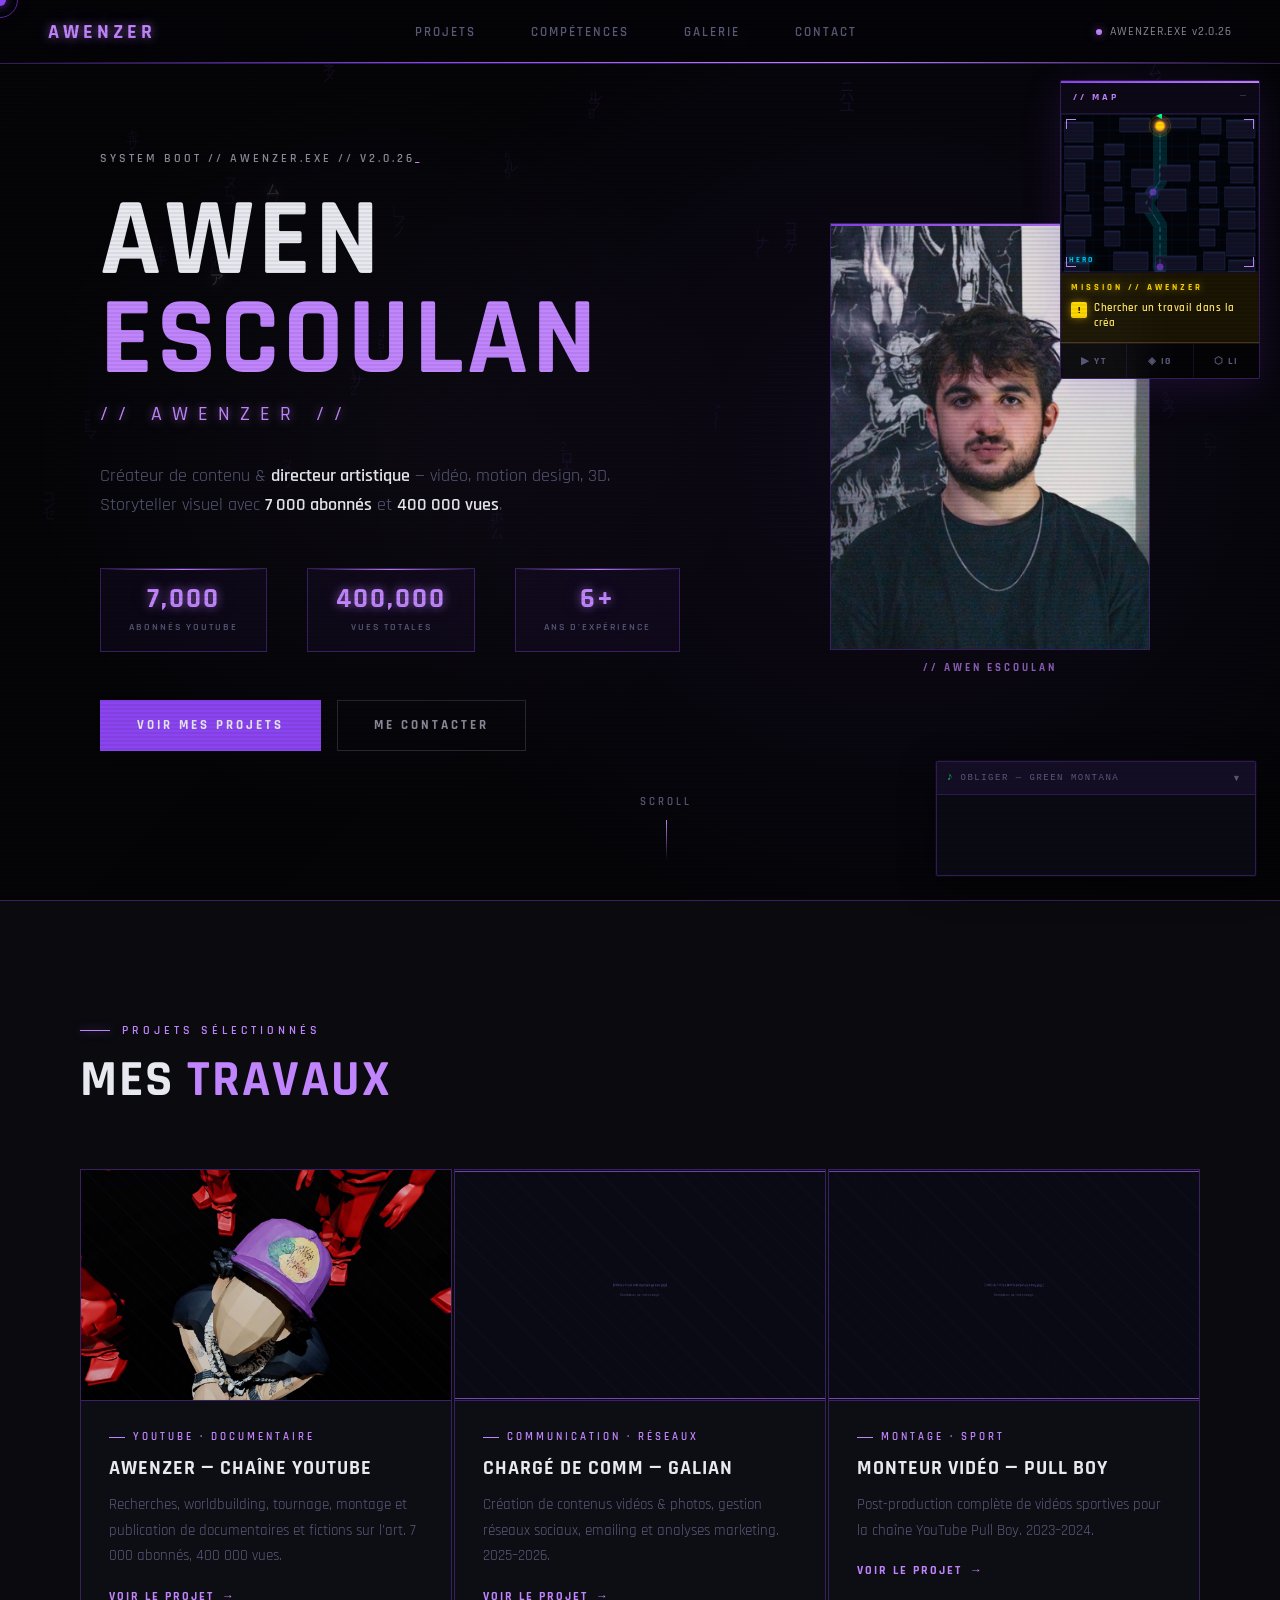
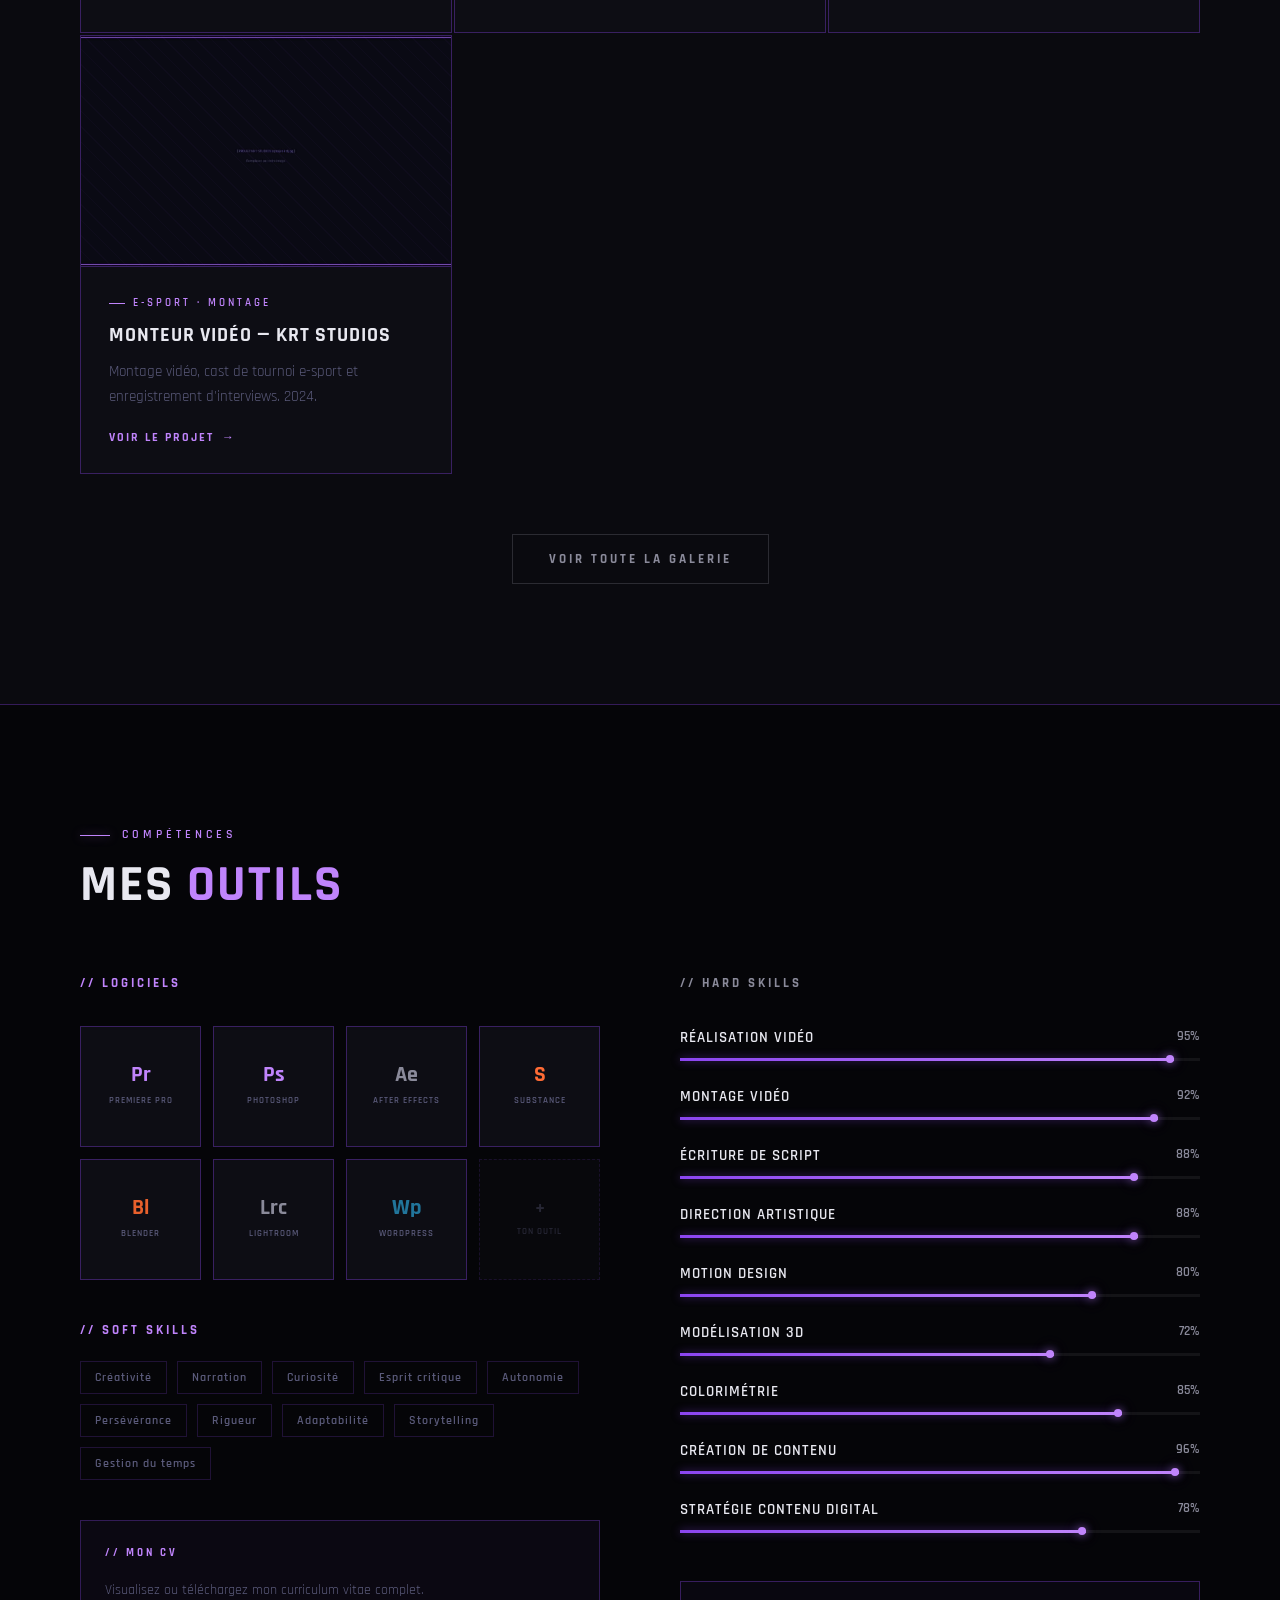
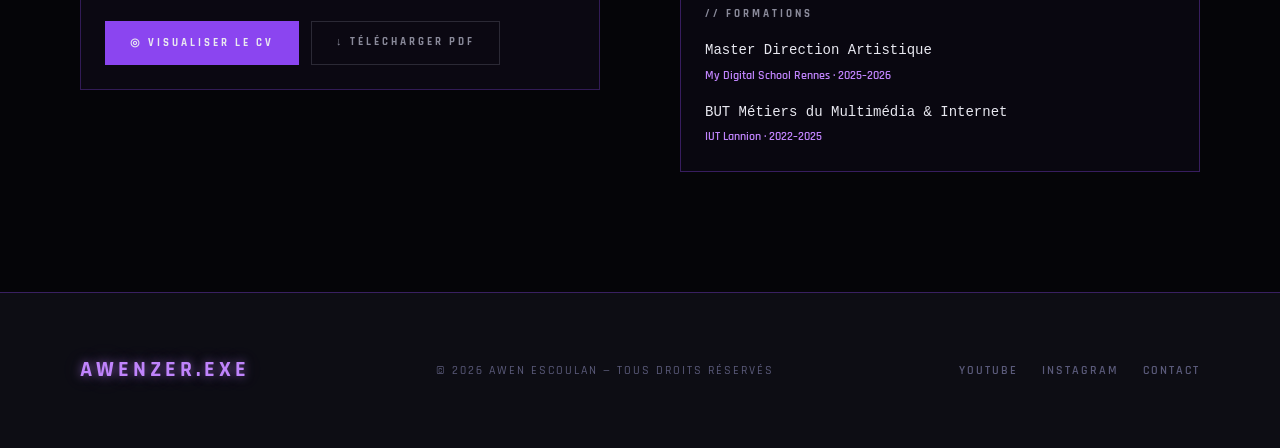
==== commit f1fcaa58: "Add files via upload" ====
--- a/index.html
+++ b/index.html
@@ -26,7 +26,17 @@
       <div class="status-dot"></div>
       AWENZER.EXE v2.0.26
     </div>
+    <button class="nav-hamburger" id="nav-hamburger" aria-label="Menu">
+      <span></span><span></span><span></span>
+    </button>
   </nav>
+  <!-- MOBILE NAV DRAWER -->
+  <div class="nav-mobile-drawer" id="nav-mobile-drawer">
+    <a href="index.html#featured">Projets</a>
+    <a href="index.html#skills">Compétences</a>
+    <a href="projects.html">Galerie</a>
+    <a href="contact.html">Contact</a>
+  </div>
 
   <!-- MINIMAP DRAGGABLE -->
   <div id="minimap">
@@ -92,7 +102,7 @@
         <button class="modal-close-btn" onclick="closeModal()">✕ FERMER</button>
       </div>
       <div class="modal-img-area">
-        <div class="modal-img-placeholder">[ APERÇU DU PROJET ]</div>
+        <div class="modal-img-placeholder">[ IMAGE ddd ]</div>
       </div>
       <div class="modal-body">
         <div class="modal-tag"></div>
@@ -417,7 +427,7 @@
     </div>
     <div class="spotify-float-content" id="spotify-content">
       <iframe
-        src="https://open.spotify.com/embed/track/4jxX1SYeB6AQTOdtOwr2hg?utm_source=generator&theme=0&autoplay=1"
+        src="https://open.spotify.com/embed/track/4jxX1SYeB6AQTOdtOwr2hg?utm_source=generator&theme=0"
         width="320" height="80" frameborder="0"
         allow="autoplay; clipboard-write; encrypted-media; fullscreen; picture-in-picture"
         loading="lazy">
--- a/css/style.css
+++ b/css/style.css
@@ -966,100 +966,281 @@
 /* ── FAVORITES INVENTORY ─────────────────────── */
 .fav-inventory {
   position: fixed;
-  bottom: 160px; right: 24px;
+  bottom: 160px; right: 24px;   /* bien au-dessus du Spotify (~120px hauteur + 16px gap) */
   z-index: 2999;
-  width: 220px;
+  width: 228px;
   background: rgba(8,8,16,0.96);
   border: 1px solid rgba(255,215,0,0.22);
-  box-shadow: 0 8px 32px rgba(0,0,0,0.7);
+  box-shadow: 0 8px 32px rgba(0,0,0,0.7), 0 0 20px rgba(255,215,0,0.04);
   border-radius: 2px;
+  overflow: hidden;
+  transition: opacity 0.3s ease, transform 0.3s ease;
+}
+.fav-inventory.empty { opacity: 0; pointer-events: none; transform: translateY(6px); }
+
+.fav-inventory-header {
+  display: flex; align-items: center; gap: 7px;
+  padding: 7px 10px;
+  background: rgba(255,215,0,0.05);
+  border-bottom: 1px solid rgba(255,215,0,0.12);
+  cursor: grab;
+  transition: background 0.2s;
+}
+.fav-inventory-header:hover { background: rgba(255,215,0,0.09); }
+.fav-inventory-header:active { cursor: grabbing; }
+.fav-inv-icon { font-size: 10px; color: #ffd700; }
+.fav-inv-title {
+  font-family: var(--font-mono, monospace);
+  font-size: 8px; letter-spacing: 2.5px; color: #ffd700; flex: 1;
+}
+.fav-inv-count {
+  font-family: var(--font-mono, monospace);
+  font-size: 8px; color: var(--gray);
+  background: rgba(255,215,0,0.08);
+  padding: 1px 6px; border-radius: 8px;
+  border: 1px solid rgba(255,215,0,0.15);
+}
+.fav-inv-toggle {
+  background: none; border: none; cursor: pointer;
+  color: var(--gray); font-size: 15px; font-weight: 300;
+  line-height: 1; padding: 0 2px; transition: color 0.2s;
+  flex-shrink: 0;
+}
+.fav-inv-toggle:hover { color: #ffd700; }
+
+/* Body — collapses smoothly */
+#fav-inv-body {
+  overflow: hidden;
+  transition: max-height 0.3s ease, opacity 0.25s ease;
+  max-height: 300px; opacity: 1;
+}
+#fav-inv-body.fav-inv-collapsed { max-height: 0; opacity: 0; }
+
+/* Scroll wrapper — grid stays overflow:visible so hover menus aren't clipped */
+.fav-inv-grid-scroll {
+  max-height: 230px; overflow-y: auto; overflow-x: visible;
+}
+.fav-inv-grid-scroll::-webkit-scrollbar { width: 2px; }
+.fav-inv-grid-scroll::-webkit-scrollbar-thumb { background: rgba(255,215,0,0.2); }
+
+/* Grid */
+.fav-inv-grid {
+  display: flex; flex-wrap: wrap; gap: 18px 6px;
+  padding: 12px 10px 14px;
   overflow: visible;
-  transition: opacity 0.3s, transform 0.3s;
-  user-select: none;
-}
-.fav-inventory::before {
-  content:''; position:absolute; top:0; left:0; right:0; height:2px;
-  background:linear-gradient(90deg,#ffd700,rgba(255,215,0,0.2)); z-index:1; border-radius:2px 2px 0 0;
-}
-.fav-inventory.empty { opacity:0; pointer-events:none; transform:translateY(6px); }
-
-.fav-inventory-header {
-  display:flex; align-items:center; gap:7px;
-  padding:7px 10px;
-  background:rgba(255,215,0,0.05);
-  border-bottom:1px solid rgba(255,215,0,0.12);
-  cursor:grab; border-radius:2px 2px 0 0;
-}
-.fav-inventory-header:active { cursor:grabbing; }
-.fav-inv-icon { font-size:10px; color:#ffd700; }
-.fav-inv-title {
-  font-family:monospace; font-size:8px; letter-spacing:2.5px; color:#ffd700; flex:1;
-}
-.fav-inv-count {
-  font-family:monospace; font-size:8px; color:var(--gray);
-  background:rgba(255,215,0,0.08); padding:1px 6px;
-  border-radius:8px; border:1px solid rgba(255,215,0,0.15);
-}
-.fav-inv-toggle {
-  background:none; border:none; cursor:pointer;
-  color:var(--gray); font-size:15px; font-weight:300;
-  line-height:1; padding:0 2px; transition:color 0.2s;
-}
-.fav-inv-toggle:hover { color:#ffd700; }
-
-/* scroll wrapper — overflow:visible on grid itself so hover menus aren't clipped */
-.fav-inv-grid-scroll { max-height:240px; overflow-y:auto; overflow-x:visible; }
-.fav-inv-grid-scroll::-webkit-scrollbar { width:2px; }
-.fav-inv-grid-scroll::-webkit-scrollbar-thumb { background:rgba(255,215,0,0.2); }
-
-.fav-inv-grid {
-  display:flex; flex-wrap:wrap; gap:18px 6px;
-  padding:12px 10px 14px;
-  overflow:visible;
-}
+}
+
 .fav-inv-empty {
-  font-family:monospace; font-size:8px; color:var(--gray);
-  opacity:0.45; letter-spacing:1.5px; text-align:center;
-  padding:14px 10px; width:100%;
-}
-
-/* Thumb */
+  font-family: var(--font-mono, monospace);
+  font-size: 8px; color: var(--gray); opacity: 0.45;
+  letter-spacing: 1.5px; text-align: center;
+  padding: 14px 10px; width: 100%;
+}
+
 .fav-thumb {
-  width:60px; height:60px;
-  position:relative; cursor:pointer; flex-shrink:0;
-  background:rgba(140,70,240,0.12);
-  border:1px solid rgba(140,70,240,0.2);
-  border-radius:1px; overflow:visible;
-  transition:border-color 0.15s;
-}
-.fav-thumb:hover { border-color:#ffd700; }
-
-/* Hover buttons (injected into body via JS) */
-.fav-btn-open:hover { background:rgba(192,132,252,0.15) !important; }
-.fav-btn-del:hover  { background:rgba(255,68,68,0.15) !important; }
+  width: 48px; height: 48px;
+  position: relative; cursor: pointer; flex-shrink: 0;
+  background: rgba(140,70,240,0.12);
+  border: 1px solid rgba(140,70,240,0.2);
+  overflow: hidden; border-radius: 1px;
+  transition: transform 0.15s, border-color 0.15s;
+}
+.fav-thumb:hover { transform: scale(1.06); border-color: #ffd700; z-index: 1; }
+.fav-thumb img { width: 100%; height: 100%; object-fit: cover; display: block; }
+.fav-thumb-placeholder {
+  width: 100%; height: 100%;
+  display: flex; align-items: center; justify-content: center;
+  font-size: 18px; color: rgba(140,70,240,0.35);
+}
+/* Remove × on hover */
+.fav-thumb-remove {
+  position: absolute; inset: 0;
+  background: rgba(0,0,0,0.7);
+  display: flex; align-items: center; justify-content: center;
+  font-size: 12px; color: #ff4444;
+  opacity: 0; transition: opacity 0.15s;
+  pointer-events: none;
+}
+.fav-thumb:hover .fav-thumb-remove { opacity: 1; pointer-events: auto; }
 
 /* Fav button inside modal */
 .modal-fav-btn {
-  font-size:17px; background:none; border:none;
-  cursor:pointer; color:var(--gray);
-  padding:4px 8px; transition:all 0.2s; line-height:1;
-}
-.modal-fav-btn:hover { color:#ffd700; transform:scale(1.2); }
-.modal-fav-btn.active { color:#ffd700; }
+  font-size: 17px; background: none; border: none;
+  cursor: pointer; color: var(--gray);
+  padding: 4px 8px; transition: all 0.2s; line-height: 1;
+}
+.modal-fav-btn:hover { color: #ffd700; transform: scale(1.2); }
+.modal-fav-btn.active { color: #ffd700; }
 @keyframes favPop { 0%{transform:scale(1)} 50%{transform:scale(1.6)} 100%{transform:scale(1)} }
-.modal-fav-btn.pop { animation:favPop 0.28s ease; }
-
-/* ── GALLERY FAV BUTTON ──────────────────────── */
-.gallery-fav-btn {
-  background: none;
-  border: 1px solid rgba(255,215,0,0.2);
-  cursor: pointer;
-  color: var(--gray);
-  font-size: 16px;
-  padding: 3px 10px;
-  border-radius: 1px;
-  transition: all 0.2s;
-  line-height: 1;
-  margin-right: 8px;
-}
-.gallery-fav-btn:hover { color: #ffd700; border-color: rgba(255,215,0,0.5); transform: scale(1.15); }
+.modal-fav-btn.pop { animation: favPop 0.28s ease; }
+
+/* ── FIRST-SAVE TUTORIAL POPUP ───────────────── */
+.fav-tutorial-popup {
+  position: fixed;
+  bottom: 400px; right: 24px;
+  z-index: 4000;
+  width: 240px;
+  background: #0a0a14;
+  border: 1px solid rgba(255,215,0,0.4);
+  box-shadow: 0 8px 32px rgba(0,0,0,0.8), 0 0 24px rgba(255,215,0,0.1);
+  padding: 16px 18px;
+  border-radius: 2px;
+  animation: tutSlide 0.35s ease;
+  pointer-events: none;
+}
+@keyframes tutSlide { from{opacity:0;transform:translateY(10px)} to{opacity:1;transform:translateY(0)} }
+.fav-tutorial-popup.hide { animation: tutHide 0.3s ease forwards; pointer-events: none; }
+@keyframes tutHide { to{opacity:0;transform:translateY(8px)} }
+.fav-tut-title {
+  font-family: var(--font-mono, monospace);
+  font-size: 9px; letter-spacing: 2px; color: #ffd700;
+  margin-bottom: 8px;
+}
+.fav-tut-body {
+  font-family: var(--font-mono, monospace);
+  font-size: 10px; color: var(--gray); line-height: 1.7;
+}
+.fav-tut-arrow {
+  position: absolute; bottom: -8px; right: 30px;
+  width: 14px; height: 8px; overflow: hidden;
+}
+.fav-tut-arrow::before {
+  content: ''; position: absolute;
+  width: 10px; height: 10px;
+  background: #0a0a14; border: 1px solid rgba(255,215,0,0.4);
+  transform: rotate(45deg); top: -6px; left: 2px;
+}
+
+/* =============================================
+   MOBILE RESPONSIVE — max-width: 768px
+   ============================================= */
+@media (max-width: 768px) {
+
+  /* ── Cursor désactivé sur touch ── */
+  .cursor, .cursor-ring { display: none; }
+  body { cursor: auto; }
+
+  /* ── Nav : hamburger ── */
+  nav { padding: 0 16px; height: 56px; }
+  .nav-links { display: none; }
+  .nav-status { display: none; }
+
+  .nav-hamburger {
+    display: flex;
+    flex-direction: column;
+    justify-content: center;
+    gap: 5px;
+    width: 36px; height: 36px;
+    cursor: pointer;
+    background: none; border: none;
+    padding: 4px;
+    flex-shrink: 0;
+  }
+  .nav-hamburger span {
+    display: block; width: 22px; height: 2px;
+    background: var(--purple-light);
+    transition: all 0.25s;
+    border-radius: 1px;
+  }
+  .nav-hamburger.open span:nth-child(1) { transform: translateY(7px) rotate(45deg); }
+  .nav-hamburger.open span:nth-child(2) { opacity: 0; }
+  .nav-hamburger.open span:nth-child(3) { transform: translateY(-7px) rotate(-45deg); }
+
+  /* Mobile nav drawer */
+  .nav-mobile-drawer {
+    position: fixed;
+    top: 56px; left: 0; right: 0;
+    background: rgba(5,5,8,0.98);
+    border-bottom: 1px solid var(--border);
+    backdrop-filter: blur(16px);
+    z-index: 999;
+    padding: 0;
+    max-height: 0; overflow: hidden;
+    transition: max-height 0.35s ease, padding 0.2s;
+  }
+  .nav-mobile-drawer.open {
+    max-height: 300px;
+    padding: 12px 0 16px;
+  }
+  .nav-mobile-drawer a {
+    display: block;
+    padding: 13px 24px;
+    font-family: var(--font);
+    font-size: 14px; font-weight: 600;
+    color: var(--gray);
+    text-decoration: none;
+    letter-spacing: 3px;
+    text-transform: uppercase;
+    border-left: 2px solid transparent;
+    transition: all 0.2s;
+  }
+  .nav-mobile-drawer a:hover,
+  .nav-mobile-drawer a.active-page {
+    color: var(--purple-light);
+    border-left-color: var(--purple-light);
+    background: rgba(140,70,240,0.06);
+  }
+
+  /* ── Minimap + Spotify : cachés sur mobile ── */
+  #minimap { display: none !important; }
+  .spotify-float { display: none !important; }
+  .fav-inventory { display: none !important; }
+
+  /* ── Hero ── */
+  #hero { padding: 80px 20px 60px; min-height: auto; }
+  .hero-split { grid-template-columns: 1fr; gap: 32px; }
+  .hero-left { text-align: center; }
+  .hero-name { font-size: clamp(44px, 14vw, 72px); }
+  .hero-alias { letter-spacing: 5px; font-size: 13px; }
+  .hero-desc { font-size: 15px; margin: 0 auto 32px; }
+  .hero-stats { flex-wrap: wrap; justify-content: center; gap: 12px; }
+  .hero-stat { min-width: 80px; }
+  .hero-cta { flex-direction: column; align-items: center; gap: 12px; }
+  .hero-cta .btn { width: 100%; max-width: 280px; text-align: center; justify-content: center; }
+  .hero-portrait { max-width: 180px; margin: 0 auto; }
+  .hero-system-text { font-size: 10px; letter-spacing: 2px; }
+
+  /* ── Sections générales ── */
+  section { padding: 64px 20px; }
+  .section-label { font-size: 9px; letter-spacing: 3px; }
+  .section-title { font-size: clamp(28px, 8vw, 48px); }
+
+  /* ── Featured projects grid ── */
+  .featured-grid { grid-template-columns: 1fr; gap: 2px; }
+  .project-card { min-height: 220px; }
+
+  /* ── Skills ── */
+  .skills-layout { grid-template-columns: 1fr; gap: 40px; }
+  .software-grid { grid-template-columns: repeat(3, 1fr); gap: 8px; }
+
+  /* ── Modal projet ── */
+  .modal-overlay { padding: 0; align-items: flex-end; }
+  .modal-box {
+    max-width: 100%;
+    max-height: 92vh;
+    border-radius: 8px 8px 0 0;
+    transform: translateY(100%) !important;
+  }
+  .modal-overlay.open .modal-box { transform: translateY(0) !important; }
+  .modal-box.modal-dragged { position: relative !important; transform: none !important; }
+  .modal-topbar { cursor: default; padding: 12px 16px; }
+  .modal-topbar-title { font-size: 9px; letter-spacing: 1.5px; }
+  .modal-img { aspect-ratio: 16/9; }
+  .modal-body { padding: 16px; }
+  .modal-title { font-size: 20px; }
+  .modal-desc { font-size: 14px; }
+  .modal-meta-grid { grid-template-columns: 1fr 1fr; gap: 10px; }
+  .modal-close-btn { font-size: 10px; padding: 5px 10px; }
+
+  /* ── Footer ── */
+  footer { flex-direction: column; gap: 16px; text-align: center; padding: 32px 20px; }
+  .footer-links { gap: 16px; flex-wrap: wrap; justify-content: center; }
+}
+
+/* ── Hamburger caché sur desktop ── */
+.nav-hamburger { display: none; }
+.nav-mobile-drawer { display: none; }
+@media (max-width: 768px) {
+  .nav-hamburger { display: flex; }
+  .nav-mobile-drawer { display: block; }
+}
--- a/css/pages.css
+++ b/css/pages.css
@@ -924,3 +924,50 @@
   .vg-grid  { padding: 20px; grid-template-columns: 1fr; }
   .pg-lb-prev { left: -40px; } .pg-lb-next { right: -40px; }
 }
+
+/* =============================================
+   MOBILE RESPONSIVE pages.css — max-width: 768px
+   ============================================= */
+@media (max-width: 768px) {
+
+  /* ── Projects hero ── */
+  #projects-hero-section { padding: 90px 20px 48px; }
+  .projects-hero-title { font-size: clamp(32px, 10vw, 56px); }
+  .gallery-header { padding: 0 16px; height: 52px; }
+  .gallery-header-title { font-size: 10px; letter-spacing: 2px; }
+  .cat-btn { font-size: 9px; padding: 7px 12px; letter-spacing: 1.5px; }
+  .gallery-content { padding: 32px 16px; }
+  .gallery-grid { grid-template-columns: 1fr 1fr; gap: 10px; }
+  .gallery-item-body { padding: 10px; }
+  .gallery-item-name { font-size: 11px; }
+  .gallery-item-meta { font-size: 8px; }
+
+  /* ── Contact ── */
+  #contact-page { padding: 90px 20px 60px; }
+  .contact-layout { grid-template-columns: 1fr; gap: 40px; }
+  .contact-item { gap: 12px; }
+  .terminal-body { padding: 16px; }
+  .term-line { gap: 8px; }
+  .term-input, .term-textarea { font-size: 13px; }
+  .term-submit { font-size: 10px; padding: 10px 16px; }
+
+  /* ── Photo gallery overlay ── */
+  .pg-header { padding: 0 16px; height: 50px; }
+  .pg-title { font-size: 9px; letter-spacing: 1.5px; }
+  .pg-wall { padding: 16px; gap: 12px; grid-template-columns: repeat(2, 1fr); }
+  .pg-frame-inner { height: 140px !important; }
+
+  /* ── Video gallery overlay ── */
+  .vg-header { padding: 0 16px; height: 50px; }
+  .vg-title { font-size: 9px; letter-spacing: 1.5px; }
+  .vg-grid { padding: 16px; grid-template-columns: 1fr; gap: 10px; }
+
+  /* ── Galian tabs ── */
+  .galian-tabs { gap: 4px; flex-wrap: wrap; }
+  .galian-tab { font-size: 9px; padding: 6px 10px; }
+  .galian-separator { margin: 24px 0 20px; }
+
+  /* ── Nav gallery ── */
+  .gallery-nav { padding: 0 16px; overflow-x: auto; -webkit-overflow-scrolling: touch; }
+  .gallery-nav-btn { font-size: 10px; white-space: nowrap; padding: 10px 0; }
+}
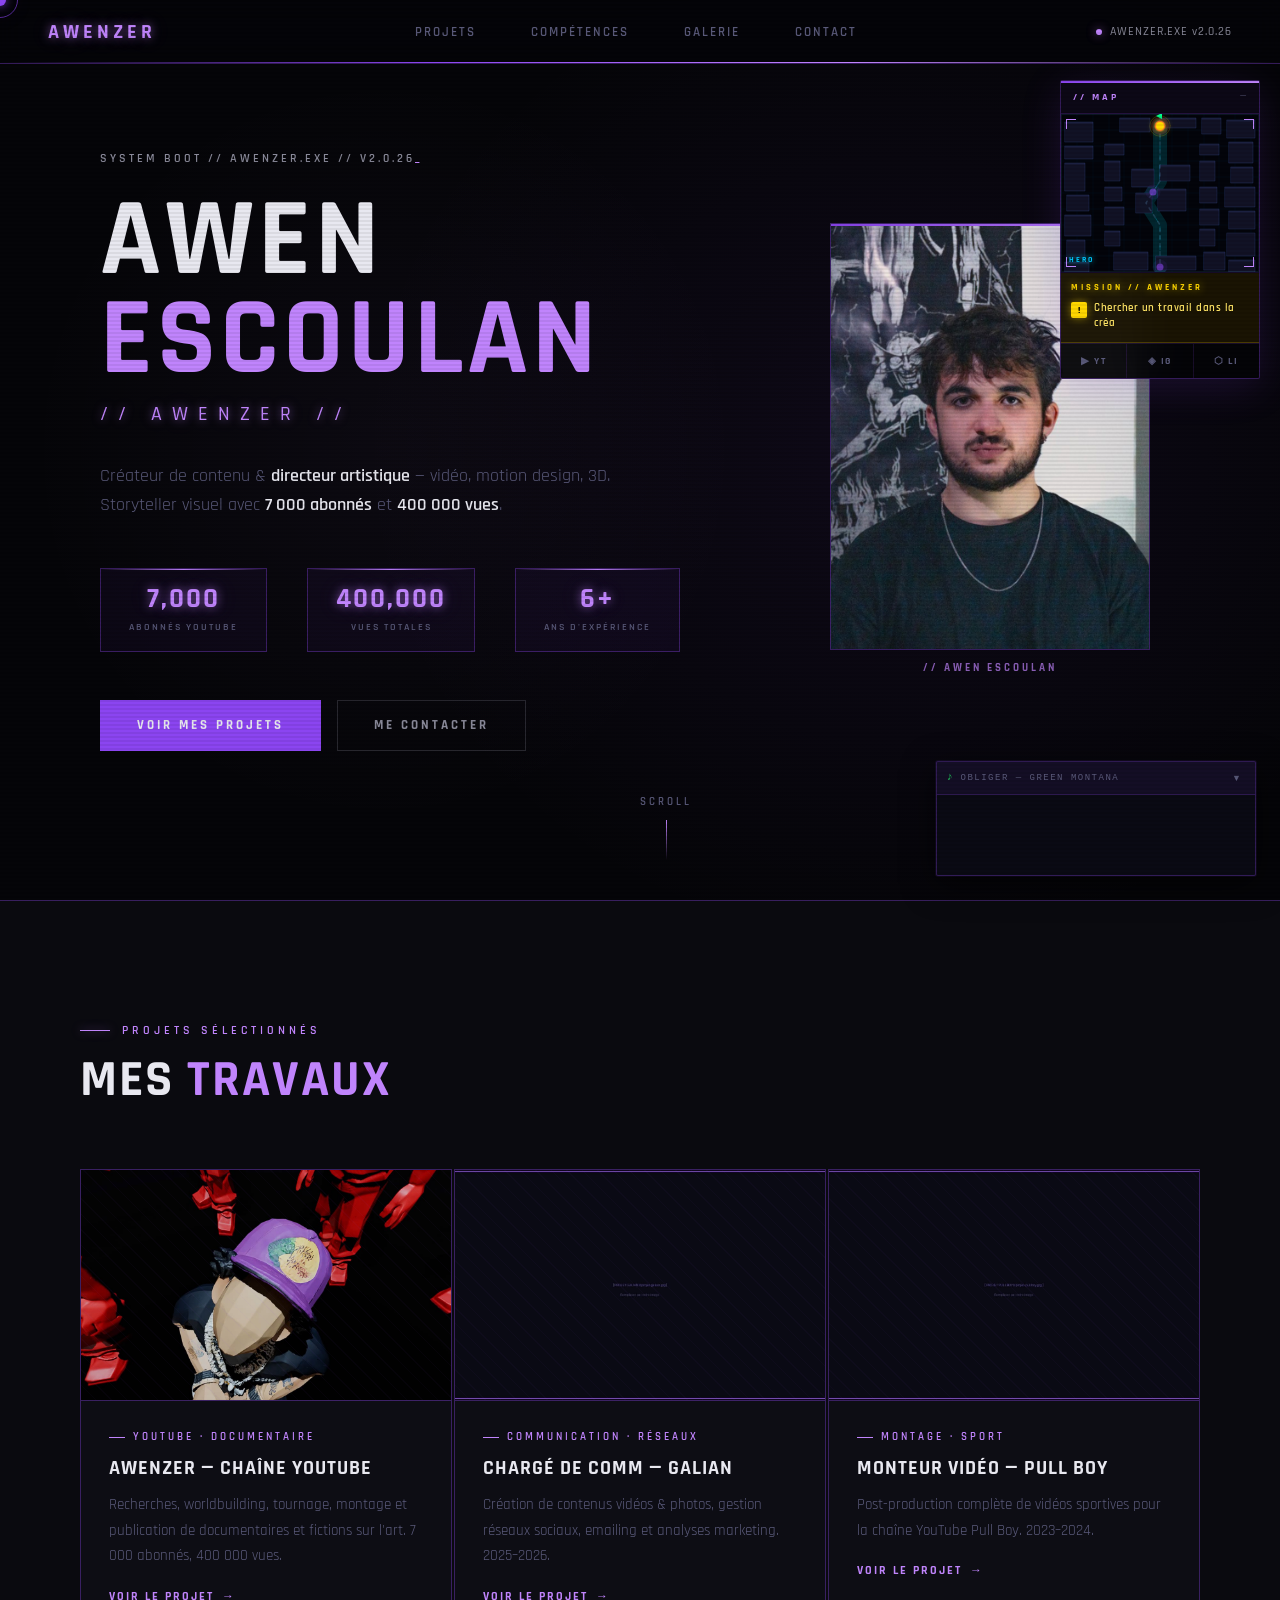
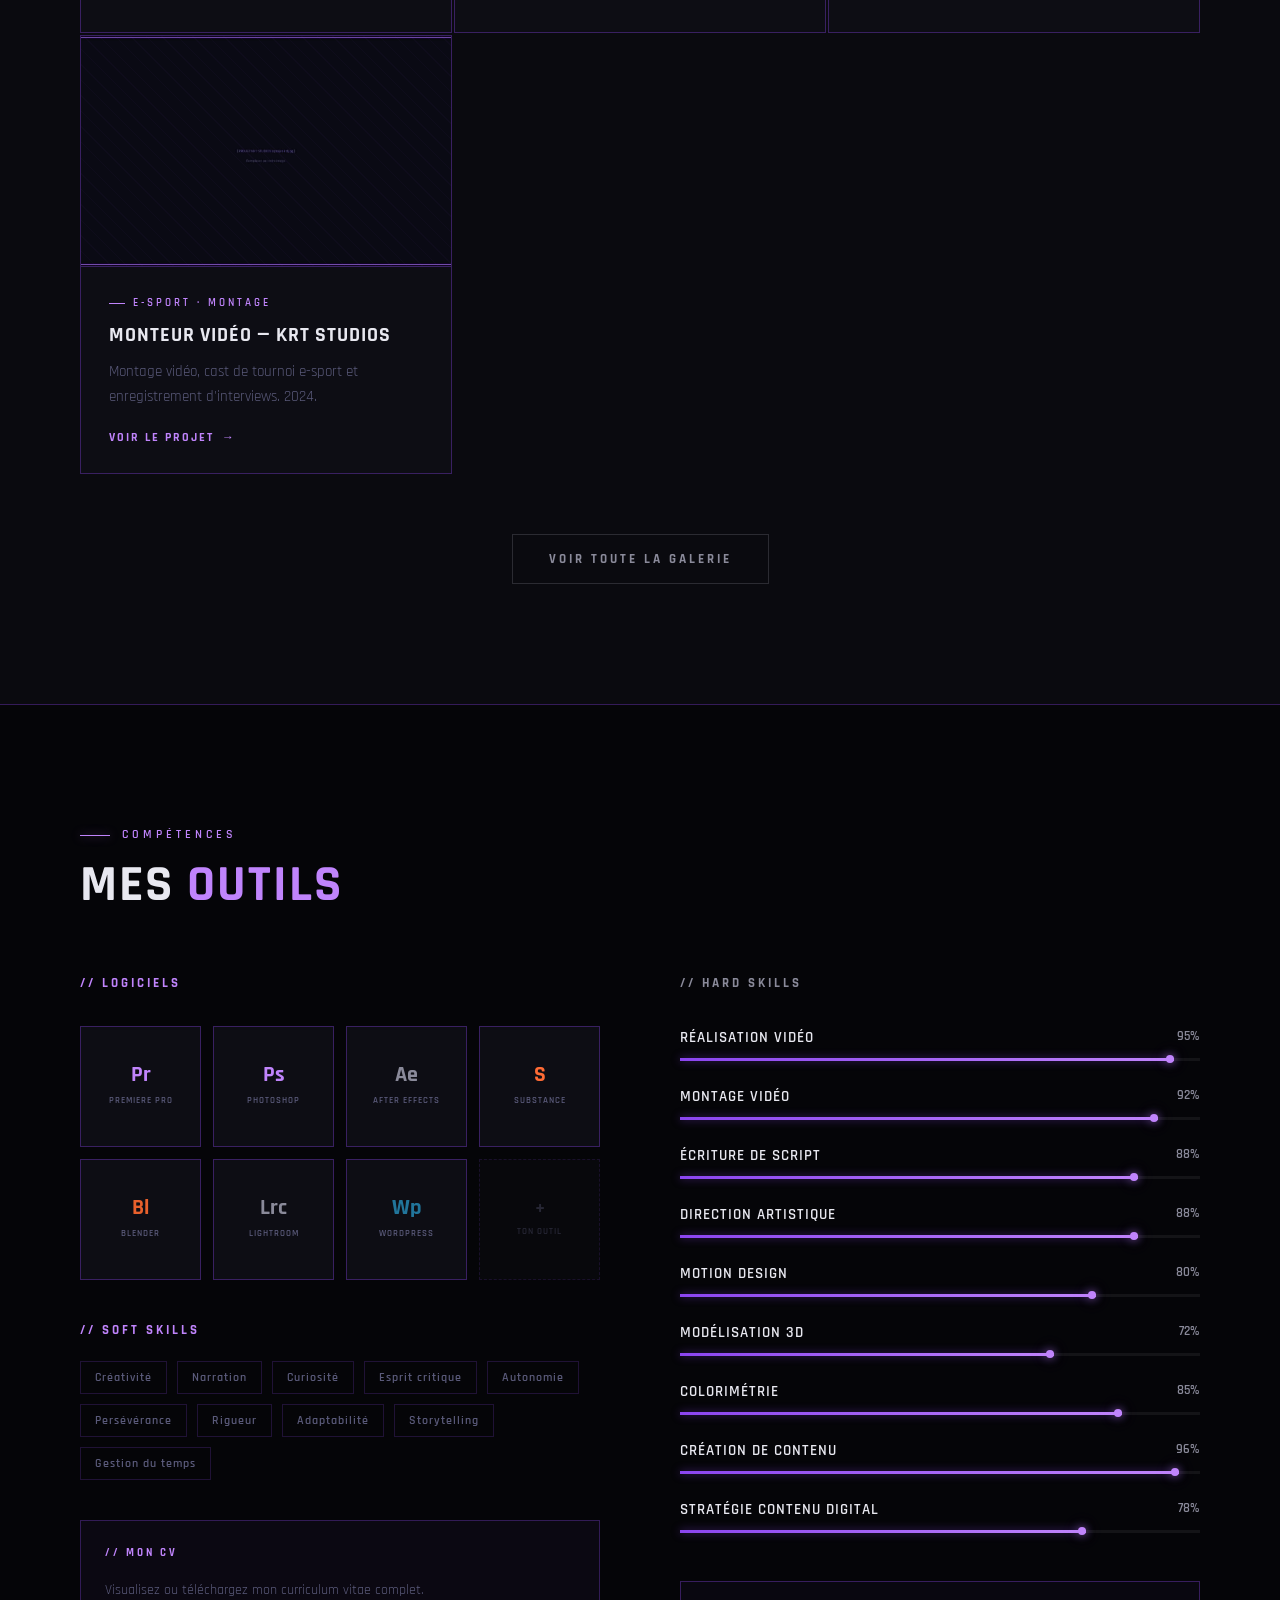
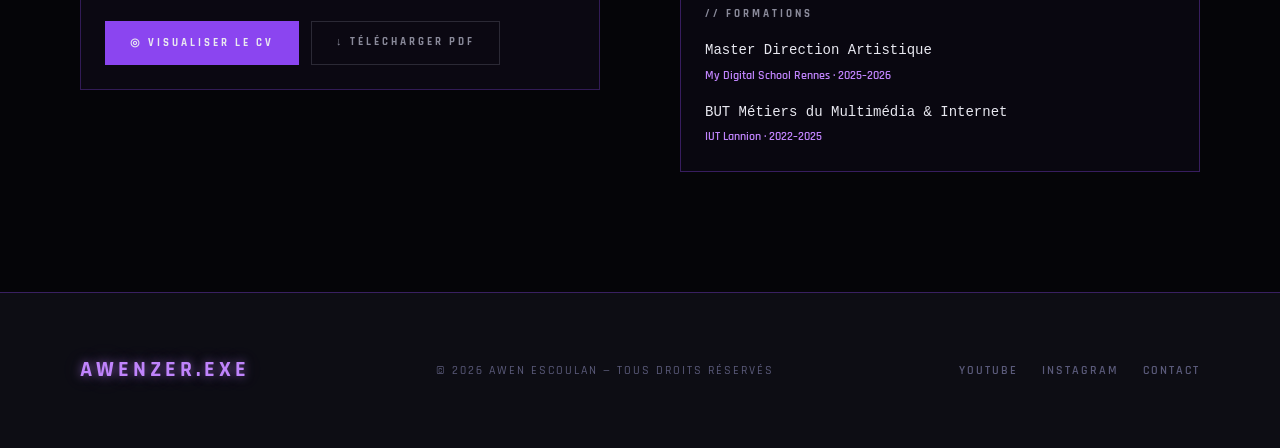
==== commit 3be9f88f: "Add files via upload" ====
--- a/index.html
+++ b/index.html
@@ -6,6 +6,17 @@
   <title>AWENZER.EXE — Portfolio</title>
   <link rel="stylesheet" href="css/style.css">
   <link rel="stylesheet" href="css/pages.css">
+  <script>
+    // Hide desktop-only widgets on mobile immediately
+    if (window.innerWidth <= 768) {
+      document.addEventListener('DOMContentLoaded', function() {
+        ['minimap','spotify-player','fav-inventory'].forEach(function(id) {
+          var el = document.getElementById(id);
+          if (el) { el.style.setProperty('display','none','important'); }
+        });
+      });
+    }
+  </script>
 </head>
 <body>
 
--- a/css/style.css
+++ b/css/style.css
@@ -1112,135 +1112,120 @@
 }
 
 /* =============================================
+   HAMBURGER — desktop caché, mobile visible
+   ============================================= */
+.nav-hamburger {
+  display: none;
+  flex-direction: column;
+  justify-content: center;
+  gap: 5px;
+  width: 36px; height: 36px;
+  cursor: pointer;
+  background: none; border: none;
+  padding: 4px; flex-shrink: 0;
+}
+.nav-hamburger span {
+  display: block; width: 22px; height: 2px;
+  background: var(--purple-light);
+  transition: all 0.25s; border-radius: 1px;
+}
+.nav-hamburger.open span:nth-child(1) { transform: translateY(7px) rotate(45deg); }
+.nav-hamburger.open span:nth-child(2) { opacity: 0; }
+.nav-hamburger.open span:nth-child(3) { transform: translateY(-7px) rotate(-45deg); }
+
+.nav-mobile-drawer {
+  display: none;
+  position: fixed;
+  top: 56px; left: 0; right: 0;
+  background: rgba(5,5,8,0.98);
+  border-bottom: 1px solid var(--border);
+  backdrop-filter: blur(16px);
+  z-index: 998;
+  max-height: 0; overflow: hidden;
+  transition: max-height 0.35s ease;
+}
+.nav-mobile-drawer.open { max-height: 300px; }
+.nav-mobile-drawer a {
+  display: block; padding: 14px 24px;
+  font-family: var(--font); font-size: 13px; font-weight: 600;
+  color: var(--gray); text-decoration: none;
+  letter-spacing: 3px; text-transform: uppercase;
+  border-left: 2px solid transparent;
+  transition: all 0.2s;
+}
+.nav-mobile-drawer a:hover,
+.nav-mobile-drawer a.active-page {
+  color: var(--purple-light);
+  border-left-color: var(--purple-light);
+  background: rgba(140,70,240,0.06);
+}
+
+/* =============================================
    MOBILE RESPONSIVE — max-width: 768px
    ============================================= */
 @media (max-width: 768px) {
 
-  /* ── Cursor désactivé sur touch ── */
-  .cursor, .cursor-ring { display: none; }
+  /* Cursor off on touch */
+  .cursor, .cursor-ring { display: none !important; }
   body { cursor: auto; }
 
-  /* ── Nav : hamburger ── */
+  /* Nav */
   nav { padding: 0 16px; height: 56px; }
-  .nav-links { display: none; }
-  .nav-status { display: none; }
-
-  .nav-hamburger {
-    display: flex;
-    flex-direction: column;
-    justify-content: center;
-    gap: 5px;
-    width: 36px; height: 36px;
-    cursor: pointer;
-    background: none; border: none;
-    padding: 4px;
-    flex-shrink: 0;
-  }
-  .nav-hamburger span {
-    display: block; width: 22px; height: 2px;
-    background: var(--purple-light);
-    transition: all 0.25s;
-    border-radius: 1px;
-  }
-  .nav-hamburger.open span:nth-child(1) { transform: translateY(7px) rotate(45deg); }
-  .nav-hamburger.open span:nth-child(2) { opacity: 0; }
-  .nav-hamburger.open span:nth-child(3) { transform: translateY(-7px) rotate(-45deg); }
-
-  /* Mobile nav drawer */
-  .nav-mobile-drawer {
-    position: fixed;
-    top: 56px; left: 0; right: 0;
-    background: rgba(5,5,8,0.98);
-    border-bottom: 1px solid var(--border);
-    backdrop-filter: blur(16px);
-    z-index: 999;
-    padding: 0;
-    max-height: 0; overflow: hidden;
-    transition: max-height 0.35s ease, padding 0.2s;
-  }
-  .nav-mobile-drawer.open {
-    max-height: 300px;
-    padding: 12px 0 16px;
-  }
-  .nav-mobile-drawer a {
-    display: block;
-    padding: 13px 24px;
-    font-family: var(--font);
-    font-size: 14px; font-weight: 600;
-    color: var(--gray);
-    text-decoration: none;
-    letter-spacing: 3px;
-    text-transform: uppercase;
-    border-left: 2px solid transparent;
-    transition: all 0.2s;
-  }
-  .nav-mobile-drawer a:hover,
-  .nav-mobile-drawer a.active-page {
-    color: var(--purple-light);
-    border-left-color: var(--purple-light);
-    background: rgba(140,70,240,0.06);
-  }
-
-  /* ── Minimap + Spotify : cachés sur mobile ── */
-  #minimap { display: none !important; }
-  .spotify-float { display: none !important; }
-  .fav-inventory { display: none !important; }
-
-  /* ── Hero ── */
-  #hero { padding: 80px 20px 60px; min-height: auto; }
-  .hero-split { grid-template-columns: 1fr; gap: 32px; }
+  .nav-links { display: none !important; }
+  .nav-status { display: none !important; }
+  .nav-hamburger { display: flex; }
+  .nav-mobile-drawer { display: block; }
+
+  /* Hide desktop-only floating widgets */
+  #minimap         { display: none !important; }
+  .spotify-float   { display: none !important; }
+  .fav-inventory   { display: none !important; }
+
+  /* Hero */
+  #hero { padding: 76px 20px 52px; min-height: auto; }
+  .hero-split { grid-template-columns: 1fr; gap: 28px; }
   .hero-left { text-align: center; }
-  .hero-name { font-size: clamp(44px, 14vw, 72px); }
-  .hero-alias { letter-spacing: 5px; font-size: 13px; }
-  .hero-desc { font-size: 15px; margin: 0 auto 32px; }
+  .hero-name { font-size: clamp(42px, 13vw, 68px); }
+  .hero-alias { letter-spacing: 4px; font-size: 12px; }
+  .hero-desc { font-size: 15px; margin: 0 auto 28px; }
   .hero-stats { flex-wrap: wrap; justify-content: center; gap: 12px; }
-  .hero-stat { min-width: 80px; }
-  .hero-cta { flex-direction: column; align-items: center; gap: 12px; }
-  .hero-cta .btn { width: 100%; max-width: 280px; text-align: center; justify-content: center; }
-  .hero-portrait { max-width: 180px; margin: 0 auto; }
-  .hero-system-text { font-size: 10px; letter-spacing: 2px; }
-
-  /* ── Sections générales ── */
-  section { padding: 64px 20px; }
-  .section-label { font-size: 9px; letter-spacing: 3px; }
-  .section-title { font-size: clamp(28px, 8vw, 48px); }
-
-  /* ── Featured projects grid ── */
-  .featured-grid { grid-template-columns: 1fr; gap: 2px; }
-  .project-card { min-height: 220px; }
-
-  /* ── Skills ── */
-  .skills-layout { grid-template-columns: 1fr; gap: 40px; }
+  .hero-cta { flex-direction: column; align-items: center; gap: 10px; }
+  .hero-cta .btn { width: 100%; max-width: 260px; text-align: center; justify-content: center; }
+  .hero-portrait { max-width: 160px; margin: 0 auto; }
+  .hero-system-text { font-size: 9px; letter-spacing: 2px; }
+
+  /* Sections */
+  section { padding: 56px 20px; }
+  .section-title { font-size: clamp(26px, 8vw, 44px); }
+
+  /* Featured */
+  .featured-grid { grid-template-columns: 1fr; }
+  .project-card { min-height: 200px; }
+
+  /* Skills */
+  .skills-layout { grid-template-columns: 1fr; gap: 36px; }
   .software-grid { grid-template-columns: repeat(3, 1fr); gap: 8px; }
 
-  /* ── Modal projet ── */
+  /* Modal — sheet from bottom */
   .modal-overlay { padding: 0; align-items: flex-end; }
   .modal-box {
-    max-width: 100%;
-    max-height: 92vh;
-    border-radius: 8px 8px 0 0;
-    transform: translateY(100%) !important;
+    max-width: 100% !important; width: 100% !important;
+    max-height: 90vh;
+    border-radius: 10px 10px 0 0;
+    transform: translateY(100%) scale(1) !important;
   }
-  .modal-overlay.open .modal-box { transform: translateY(0) !important; }
-  .modal-box.modal-dragged { position: relative !important; transform: none !important; }
+  .modal-overlay.open .modal-box { transform: translateY(0) scale(1) !important; }
+  .modal-box.modal-dragged { position: relative !important; transform: none !important; left: auto !important; top: auto !important; }
   .modal-topbar { cursor: default; padding: 12px 16px; }
-  .modal-topbar-title { font-size: 9px; letter-spacing: 1.5px; }
+  .modal-topbar-title { font-size: 9px; }
   .modal-img { aspect-ratio: 16/9; }
   .modal-body { padding: 16px; }
-  .modal-title { font-size: 20px; }
+  .modal-title { font-size: 18px; }
   .modal-desc { font-size: 14px; }
-  .modal-meta-grid { grid-template-columns: 1fr 1fr; gap: 10px; }
+  .modal-meta-grid { grid-template-columns: 1fr 1fr; gap: 8px; }
   .modal-close-btn { font-size: 10px; padding: 5px 10px; }
 
-  /* ── Footer ── */
-  footer { flex-direction: column; gap: 16px; text-align: center; padding: 32px 20px; }
-  .footer-links { gap: 16px; flex-wrap: wrap; justify-content: center; }
-}
-
-/* ── Hamburger caché sur desktop ── */
-.nav-hamburger { display: none; }
-.nav-mobile-drawer { display: none; }
-@media (max-width: 768px) {
-  .nav-hamburger { display: flex; }
-  .nav-mobile-drawer { display: block; }
-}
+  /* Footer */
+  footer { flex-direction: column; gap: 14px; text-align: center; padding: 28px 20px; }
+  .footer-links { gap: 14px; flex-wrap: wrap; justify-content: center; }
+}
--- a/css/pages.css
+++ b/css/pages.css
@@ -930,44 +930,48 @@
    ============================================= */
 @media (max-width: 768px) {
 
-  /* ── Projects hero ── */
-  #projects-hero-section { padding: 90px 20px 48px; }
-  .projects-hero-title { font-size: clamp(32px, 10vw, 56px); }
-  .gallery-header { padding: 0 16px; height: 52px; }
-  .gallery-header-title { font-size: 10px; letter-spacing: 2px; }
-  .cat-btn { font-size: 9px; padding: 7px 12px; letter-spacing: 1.5px; }
-  .gallery-content { padding: 32px 16px; }
+  /* Projects page */
+  #projects-hero-section { padding: 88px 20px 44px; }
+  .projects-hero-title { font-size: clamp(30px, 10vw, 52px); }
+
+  /* Category buttons */
+  .gallery-header { padding: 0 12px; height: auto; min-height: 48px; flex-wrap: wrap; gap: 4px; padding-top: 6px; padding-bottom: 6px; }
+  .cat-btn { font-size: 9px; padding: 6px 10px; letter-spacing: 1px; }
+  .gallery-content { padding: 28px 16px; }
+
+  /* Gallery grid: 2 columns */
   .gallery-grid { grid-template-columns: 1fr 1fr; gap: 10px; }
-  .gallery-item-body { padding: 10px; }
-  .gallery-item-name { font-size: 11px; }
+  .gallery-item-body { padding: 8px; }
+  .gallery-item-name { font-size: 10px; }
   .gallery-item-meta { font-size: 8px; }
 
-  /* ── Contact ── */
-  #contact-page { padding: 90px 20px 60px; }
-  .contact-layout { grid-template-columns: 1fr; gap: 40px; }
-  .contact-item { gap: 12px; }
-  .terminal-body { padding: 16px; }
-  .term-line { gap: 8px; }
+  /* Galian tabs */
+  .galian-tabs { gap: 4px; flex-wrap: wrap; padding: 0 16px; }
+  .galian-tab { font-size: 9px; padding: 6px 10px; }
+  .galian-separator { margin: 20px 0 16px; }
+
+  /* Nav gallery scroll */
+  .gallery-nav { padding: 0 12px; overflow-x: auto; -webkit-overflow-scrolling: touch; }
+  .gallery-nav-btn { font-size: 10px; white-space: nowrap; }
+
+  /* Photo gallery overlay */
+  .pg-overlay { position: fixed; }
+  .pg-header { padding: 0 14px; height: 48px; }
+  .pg-title { font-size: 9px; letter-spacing: 1px; }
+  .pg-wall { padding: 14px; gap: 10px; grid-template-columns: repeat(2, 1fr); }
+  .pg-frame-inner { height: 130px !important; }
+  .pg-close { font-size: 10px; padding: 4px 8px; }
+
+  /* Video gallery overlay */
+  .vg-header { padding: 0 14px; height: 48px; }
+  .vg-title { font-size: 9px; letter-spacing: 1px; }
+  .vg-grid { padding: 14px; grid-template-columns: 1fr; gap: 10px; }
+
+  /* Contact page */
+  #contact-page { padding: 88px 20px 52px; }
+  .contact-layout { grid-template-columns: 1fr; gap: 36px; }
+  .terminal-body { padding: 14px; }
   .term-input, .term-textarea { font-size: 13px; }
-  .term-submit { font-size: 10px; padding: 10px 16px; }
-
-  /* ── Photo gallery overlay ── */
-  .pg-header { padding: 0 16px; height: 50px; }
-  .pg-title { font-size: 9px; letter-spacing: 1.5px; }
-  .pg-wall { padding: 16px; gap: 12px; grid-template-columns: repeat(2, 1fr); }
-  .pg-frame-inner { height: 140px !important; }
-
-  /* ── Video gallery overlay ── */
-  .vg-header { padding: 0 16px; height: 50px; }
-  .vg-title { font-size: 9px; letter-spacing: 1.5px; }
-  .vg-grid { padding: 16px; grid-template-columns: 1fr; gap: 10px; }
-
-  /* ── Galian tabs ── */
-  .galian-tabs { gap: 4px; flex-wrap: wrap; }
-  .galian-tab { font-size: 9px; padding: 6px 10px; }
-  .galian-separator { margin: 24px 0 20px; }
-
-  /* ── Nav gallery ── */
-  .gallery-nav { padding: 0 16px; overflow-x: auto; -webkit-overflow-scrolling: touch; }
-  .gallery-nav-btn { font-size: 10px; white-space: nowrap; padding: 10px 0; }
-}
+  .term-submit { font-size: 10px; padding: 10px 14px; }
+  .contact-social { flex-wrap: wrap; gap: 10px; }
+}
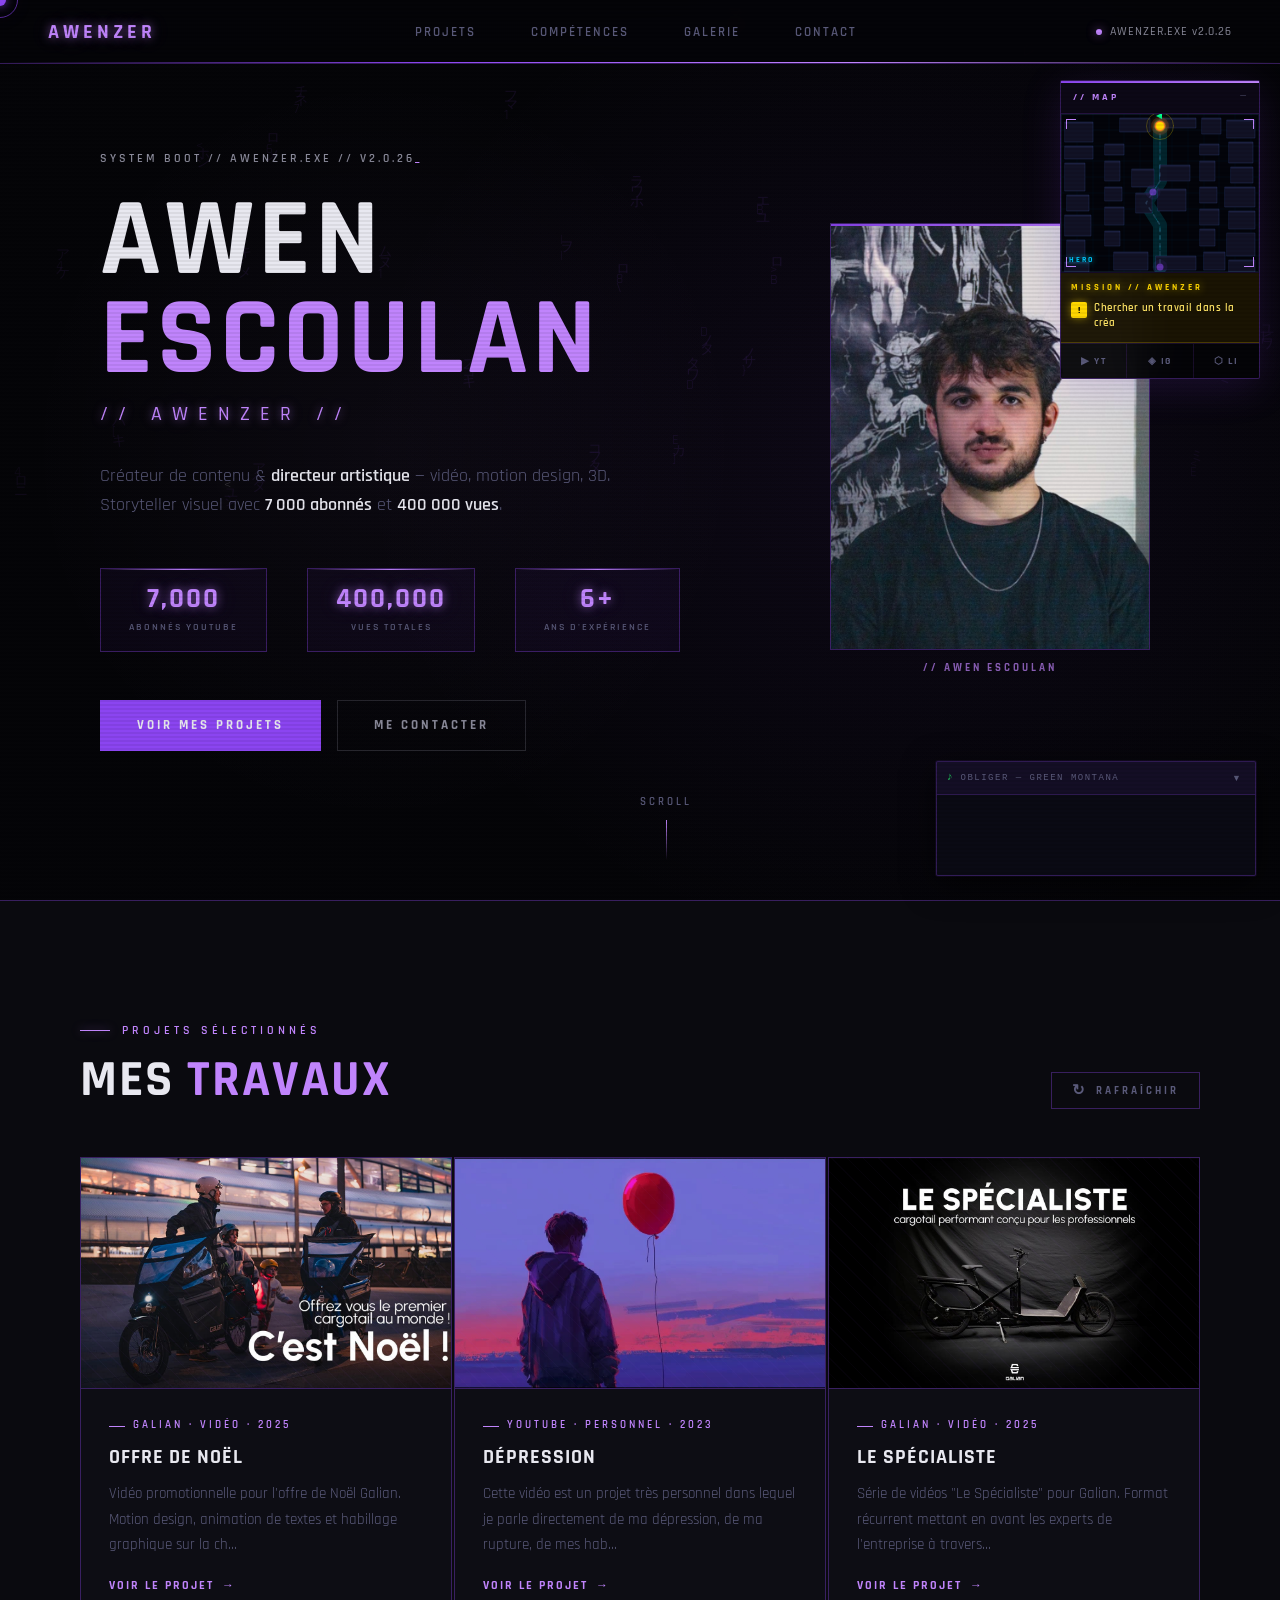
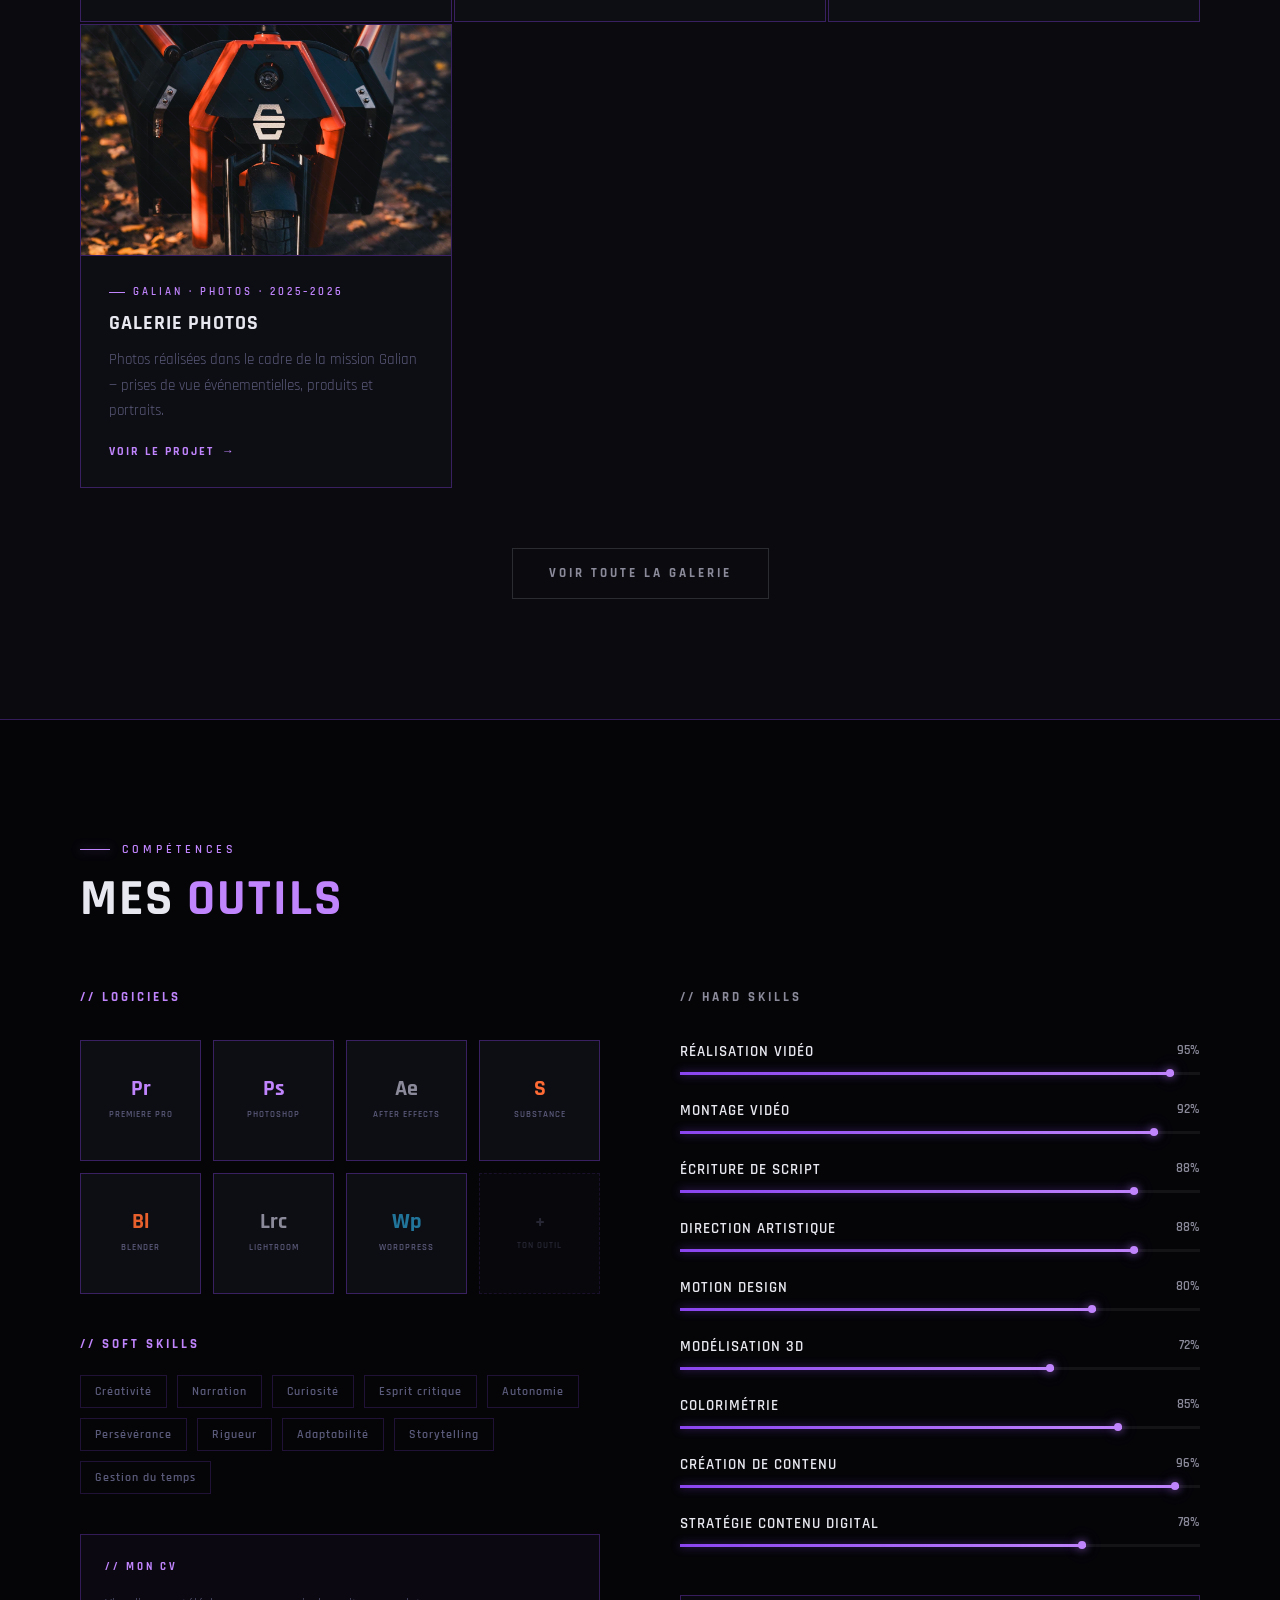
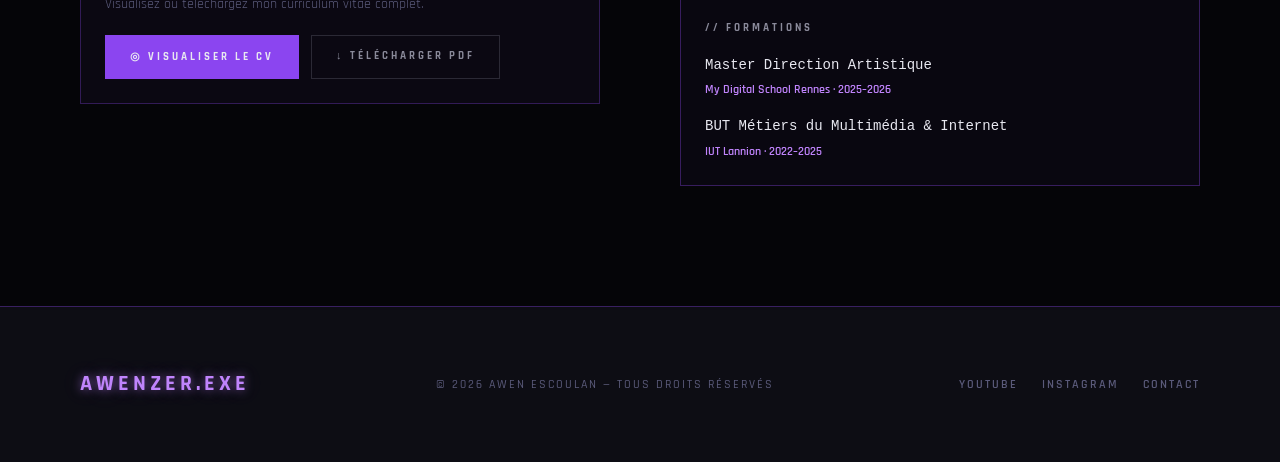
==== commit ebfe6f1d: "Add files via upload" ====
--- a/index.html
+++ b/index.html
@@ -227,50 +227,15 @@
   <!-- FEATURED PROJECTS -->
   <section id="featured">
     <div class="section-label">PROJETS SÉLECTIONNÉS</div>
-    <h2 class="section-title reveal">MES <span>TRAVAUX</span></h2>
-    <div class="featured-grid">
-      <div class="project-card reveal" style="transition-delay:0.1s" onclick="openModal(window.projectsData&&window.projectsData.youtube)">
-        <div class="project-img-placeholder"><img src="images/projets/projet-youtube.jpg" alt="Awenzer YouTube" style="width:100%;height:100%;object-fit:cover;"></div>
-        <div class="project-scan"></div>
-        <div class="project-body">
-          <div class="project-tag">YOUTUBE · DOCUMENTAIRE</div>
-          <h3 class="project-name">Awenzer — Chaîne YouTube</h3>
-          <p class="project-desc">Recherches, worldbuilding, tournage, montage et publication de documentaires et fictions sur l'art. 7 000 abonnés, 400 000 vues.</p>
-          <button class="project-link">VOIR LE PROJET</button>
-        </div>
-      </div>
-      <div class="project-card reveal" style="transition-delay:0.2s" onclick="openModal(window.projectsData&&window.projectsData.galian)">
-        <div class="project-img-placeholder"><img src="images/projets/projet-galian.jpg" alt="Galian" style="width:100%;height:100%;object-fit:cover;"></div>
-        <div class="project-scan"></div>
-        <div class="project-body">
-          <div class="project-tag">COMMUNICATION · RÉSEAUX</div>
-          <h3 class="project-name">Chargé de comm — Galian</h3>
-          <p class="project-desc">Création de contenus vidéos & photos, gestion réseaux sociaux, emailing et analyses marketing. 2025–2026.</p>
-          <button class="project-link">VOIR LE PROJET</button>
-        </div>
-      </div>
-      <div class="project-card reveal" style="transition-delay:0.3s" onclick="openModal(window.projectsData&&window.projectsData.pullboy)">
-        <div class="project-img-placeholder"><img src="images/projets/projet-pullboy.jpg" alt="Pull Boy" style="width:100%;height:100%;object-fit:cover;"></div>
-        <div class="project-scan"></div>
-        <div class="project-body">
-          <div class="project-tag">MONTAGE · SPORT</div>
-          <h3 class="project-name">Monteur vidéo — Pull Boy</h3>
-          <p class="project-desc">Post-production complète de vidéos sportives pour la chaîne YouTube Pull Boy. 2023–2024.</p>
-          <button class="project-link">VOIR LE PROJET</button>
-        </div>
-      </div>
-      <div class="project-card reveal" style="transition-delay:0.4s" onclick="openModal(window.projectsData&&window.projectsData.krt)">
-        <div class="project-img-placeholder"><img src="images/projets/projet-krt.jpg" alt="KRT Studios" style="width:100%;height:100%;object-fit:cover;"></div>
-        <div class="project-scan"></div>
-        <div class="project-body">
-          <div class="project-tag">E-SPORT · MONTAGE</div>
-          <h3 class="project-name">Monteur vidéo — KRT Studios</h3>
-          <p class="project-desc">Montage vidéo, cast de tournoi e-sport et enregistrement d'interviews. 2024.</p>
-          <button class="project-link">VOIR LE PROJET</button>
-        </div>
-      </div>
-    </div>
-    <div style="text-align:center; margin-top:60px;" class="reveal">
+    <div style="display:flex;align-items:baseline;justify-content:space-between;flex-wrap:wrap;gap:16px;">
+      <h2 class="section-title reveal" style="margin-bottom:0;">MES <span>TRAVAUX</span></h2>
+      <button class="featured-refresh-btn reveal" style="transition-delay:0.1s;" onclick="window.refreshFeatured && window.refreshFeatured(true)">
+        <span class="featured-refresh-icon" id="featured-refresh-icon">&#8635;</span>
+        RAFRAÎCHIR
+      </button>
+    </div>
+    <div class="featured-grid" id="featured-grid" style="margin-top:48px;min-height:300px;"></div>
+    <div style="text-align:center;margin-top:60px;" class="reveal">
       <a href="projects.html" class="btn btn-outline">VOIR TOUTE LA GALERIE</a>
     </div>
   </section>
@@ -406,6 +371,66 @@
     </div>
   </footer>
 
+  <!-- ═══ PHOTO GALLERY OVERLAY (musée cyberpunk) ═══ -->
+  <div id="photo-gallery-overlay" class="pg-overlay" onclick="if(event.target===this)closePhotoGallery()">
+    <div class="pg-modal-box">
+    <div class="pg-header">
+      <div class="pg-header-left">
+        <div class="pg-dots">
+          <span onclick="closePhotoGallery()" title="Fermer" style="cursor:pointer;"></span>
+          <span></span><span></span>
+        </div>
+        <span class="pg-title" id="pg-title">GALERIE // AWENZER.EXE</span>
+      </div>
+      <div class="pg-header-right">
+        <span class="pg-counter" id="pg-counter">—</span>
+        <button class="modal-fav-btn gallery-overlay-fav" id="pg-fav-btn" title="Ajouter aux favoris" onclick="toggleGalleryFav('photo')">♡</button>
+        <button class="pg-close" onclick="closePhotoGallery()">✕ FERMER</button>
+      </div>
+    </div>
+    <div class="pg-gallery-info" id="pg-gallery-info" style="display:none;">
+      <p class="pg-gallery-desc" id="pg-gallery-desc"></p>
+      <div class="pg-gallery-skills" id="pg-gallery-skills"></div>
+    </div>
+    <div class="pg-wall" id="pg-wall"></div>
+    <!-- Lightbox -->
+    <div class="pg-lightbox" id="pg-lightbox">
+      <div class="pg-lightbox-bg" onclick="closeLightbox()"></div>
+      <div class="pg-lightbox-content">
+        <img id="pg-lightbox-img" src="" alt="">
+        <button class="pg-lb-nav pg-lb-prev" id="pg-lb-prev">&#8592;</button>
+        <button class="pg-lb-nav pg-lb-next" id="pg-lb-next">&#8594;</button>
+        <button class="pg-lb-close" onclick="closeLightbox()">✕</button>
+        <div class="pg-lb-counter" id="pg-lb-counter"></div>
+      </div>
+    </div>
+    </div><!-- /pg-modal-box -->
+  </div>
+
+  <!-- ═══ VIDEO GALLERY OVERLAY (futuriste) ═══ -->
+  <div id="video-gallery-overlay" class="vg-overlay" onclick="if(event.target===this)closeVideoGallery()">
+    <div class="vg-modal-box">
+    <div class="vg-header">
+      <div class="vg-header-left">
+        <div class="pg-dots">
+          <span onclick="closeVideoGallery()" title="Fermer" style="cursor:pointer;"></span>
+          <span></span><span></span>
+        </div>
+        <span class="vg-title" id="vg-title">VIDÉOS // AWENZER.EXE</span>
+      </div>
+      <button class="modal-fav-btn gallery-overlay-fav" id="vg-fav-btn" title="Ajouter aux favoris" onclick="toggleGalleryFav('video')">♡</button>
+      <button class="pg-close" onclick="closeVideoGallery()">✕ FERMER</button>
+    </div>
+    <div class="vg-gallery-info" id="vg-gallery-info" style="display:none;">
+      <p class="vg-gallery-desc" id="vg-gallery-desc"></p>
+      <div class="vg-gallery-skills" id="vg-gallery-skills"></div>
+    </div>
+    <div class="vg-desc" id="vg-desc"></div>
+    <div class="vg-grid" id="vg-grid"></div>
+    </div><!-- /vg-modal-box -->
+  </div>
+
+  <script src="js/gallery.js"></script>
   <script src="js/projects.js"></script>
   <script src="js/main.js"></script>
   <script src="js/minimap.js"></script>
@@ -445,5 +470,155 @@
       </iframe>
     </div>
   </div>
+  <!-- FEATURED RANDOM PROJECTS -->
+  <script>
+  (function() {
+    // Exclus : projets initiaux de l'ancienne page d'accueil + entrées sans valeur d'affichage
+    var EXCLUDED = [
+      'youtube', 'galian', 'pullboy', 'krt',   // anciens projets statiques de la home
+      'generiqueAnime', 'scene3d', 'fiction',   // projets trop vagues / sans image
+      'laVision',                               // galerie vidéo sans image de couverture
+      'galianDA', 'galianSocial',               // doublons internes Galian
+      'galianPosts', 'galianShorts',            // galeries sans thumb utile
+    ];
+
+    function getProjectPool() {
+      if (!window.projectsData) return [];
+      return Object.keys(window.projectsData).filter(function(key) {
+        if (EXCLUDED.indexOf(key) !== -1) return false;
+        var d = window.projectsData[key];
+        return !!(d && d.title);
+      });
+    }
+
+    function getImg(d) {
+      return (d.imgs && d.imgs[0]) || (d.photos && d.photos[0]) || d.videoThumb || d.img || '';
+    }
+
+    function getTag(d) {
+      if (!d.tag) return '';
+      return d.tag.split('\u00b7').slice(0,2).map(function(s){ return s.trim(); }).join(' \u00b7 ');
+    }
+
+    function getDesc(d) {
+      if (!d.desc) return '';
+      var plain = d.desc.replace(/<[^>]+>/g, '').replace(/\s+/g, ' ').trim();
+      return plain.length > 120 ? plain.slice(0, 117) + '...' : plain;
+    }
+
+    function shuffle(arr) {
+      var a = arr.slice();
+      for (var i = a.length - 1; i > 0; i--) {
+        var j = Math.floor(Math.random() * (i + 1));
+        var t = a[i]; a[i] = a[j]; a[j] = t;
+      }
+      return a;
+    }
+
+    var lastPick = [];
+
+    function buildCards(grid, picked) {
+      grid.innerHTML = '';
+      picked.forEach(function(key, i) {
+        var d   = window.projectsData[key];
+        var img = getImg(d);
+        var tag = getTag(d);
+        var desc = getDesc(d);
+        var year = d.year || (d.meta && (d.meta['ANNÉE'] || d.meta['PÉRIODE'])) || '';
+
+        var card = document.createElement('div');
+        card.className = 'project-card';
+        card.style.opacity = '0';
+        card.style.transform = 'translateY(14px)';
+        card.style.cursor = 'pointer';
+
+        // Assigner l'action au clic selon le type de projet
+        (function(k, data) {
+          if (data.photos) {
+            card.onclick = function(k){ return function(){ window.openPhotoGallery && window.openPhotoGallery(k); }; }(k);
+          } else if (data.links) {
+            card.onclick = function(k){ return function(){ window.openVideoGallery && window.openVideoGallery(k); }; }(k);
+          } else if (data.videoEmbed) {
+            card.onclick = function(k){ return function(){ window.openEmbedPlayer && window.openEmbedPlayer(k); }; }(k);
+          } else {
+            card.onclick = function(d){ return function(){ window.openModal && window.openModal(d); }; }(d);
+          }
+        })(key, d);
+
+        var imgNode = '';
+        if (img) {
+          imgNode = '<img src="' + img + '" alt="" style="width:100%;height:100%;object-fit:cover;">';
+        }
+        card.innerHTML =
+          '<div class="project-img-placeholder">' + imgNode + '</div>'
+          + '<div class="project-scan"></div>'
+          + '<div class="project-body">'
+          +   '<div class="project-tag">' + tag + (year ? ' \u00b7 ' + year : '') + '</div>'
+          +   '<h3 class="project-name">' + (d.title || '') + '</h3>'
+          +   '<p class="project-desc">' + desc + '</p>'
+          +   '<button class="project-link">VOIR LE PROJET</button>'
+          + '</div>';
+
+        grid.appendChild(card);
+
+        setTimeout((function(c){ return function(){
+          c.style.transition = 'opacity 0.35s ease, transform 0.35s ease';
+          c.style.opacity = '1';
+          c.style.transform = 'translateY(0)';
+        }; })(card), 40 + i * 90);
+      });
+    }
+
+    window.refreshFeatured = function(animate) {
+      var grid = document.getElementById('featured-grid');
+      if (!grid) return;
+      var pool = getProjectPool();
+      if (pool.length === 0) return;
+
+      var available = pool.filter(function(k){ return lastPick.indexOf(k) === -1; });
+      if (available.length < 4) available = pool;
+      var picked = shuffle(available).slice(0, 4);
+      lastPick = picked;
+
+      if (animate && grid.children.length > 0) {
+        var kids = Array.prototype.slice.call(grid.children);
+        kids.forEach(function(c, i){
+          c.style.transition = 'opacity 0.18s ' + (i*40) + 'ms, transform 0.18s ' + (i*40) + 'ms';
+          c.style.opacity = '0';
+          c.style.transform = 'translateY(10px)';
+        });
+        setTimeout(function(){ buildCards(grid, picked); }, 260);
+      } else {
+        buildCards(grid, picked);
+      }
+
+      // Animate icon
+      var icon = document.getElementById('featured-refresh-icon');
+      if (icon) {
+        icon.style.transition = 'transform 0.45s ease';
+        icon.style.transform = 'rotate(360deg)';
+        setTimeout(function(){
+          icon.style.transition = 'none';
+          icon.style.transform = 'rotate(0deg)';
+        }, 460);
+      }
+    };
+
+    // Init avec retry jusqu'à ce que projectsData soit disponible
+    function init() {
+      if (window.projectsData && Object.keys(window.projectsData).length > 0) {
+        window.refreshFeatured(false);
+      } else {
+        setTimeout(init, 60);
+      }
+    }
+
+    if (document.readyState === 'loading') {
+      document.addEventListener('DOMContentLoaded', init);
+    } else {
+      init();
+    }
+  })();
+  </script>
 </body>
 </html>
--- a/css/style.css
+++ b/css/style.css
@@ -1229,3 +1229,32 @@
   footer { flex-direction: column; gap: 14px; text-align: center; padding: 28px 20px; }
   .footer-links { gap: 14px; flex-wrap: wrap; justify-content: center; }
 }
+
+/* ── FEATURED REFRESH BUTTON ─────────────────── */
+.featured-refresh-btn {
+  display: inline-flex;
+  align-items: center;
+  gap: 8px;
+  background: none;
+  border: 1px solid var(--border);
+  color: var(--gray);
+  font-family: var(--font);
+  font-size: 11px;
+  font-weight: 700;
+  letter-spacing: 3px;
+  text-transform: uppercase;
+  padding: 10px 20px;
+  cursor: pointer;
+  transition: all 0.25s;
+  flex-shrink: 0;
+}
+.featured-refresh-btn:hover {
+  border-color: var(--hover, #ffd700) !important;
+  color: var(--hover, #ffd700) !important;
+  box-shadow: 0 0 10px rgba(255,215,0,0.4) !important;
+}
+.featured-refresh-icon {
+  font-size: 15px;
+  display: inline-block;
+  line-height: 1;
+}
--- a/css/pages.css
+++ b/css/pages.css
@@ -606,13 +606,34 @@
    PHOTO GALLERY OVERLAY — musée cyberpunk
    ═══════════════════════════════════════════════ */
 .pg-overlay {
-  position: fixed; inset: 0; z-index: 2000;
-  background: #02020a;
-  display: none; flex-direction: column;
-  opacity: 0; transition: opacity 0.4s;
+  position: fixed; inset: 0; z-index: 5500;
+  background: rgba(5,5,8,0.88);
+  backdrop-filter: blur(10px);
+  display: none; align-items: center; justify-content: center;
+  padding: 20px;
+  opacity: 0; transition: opacity 0.35s;
 }
 .pg-overlay.open { display: flex; }
 .pg-overlay.visible { opacity: 1; }
+/* Boîte modale intérieure */
+.pg-modal-box {
+  width: 100%; max-width: 860px; max-height: 88vh;
+  background: var(--dark, #0a0a0f);
+  border: 1px solid var(--border, rgba(140,70,240,0.35));
+  border-radius: 2px;
+  display: flex; flex-direction: column;
+  overflow: hidden;
+  transform: translateY(20px) scale(0.98);
+  transition: transform 0.35s cubic-bezier(0.16,1,0.3,1);
+  box-shadow: 0 24px 80px rgba(0,0,0,0.8);
+  position: relative;
+}
+.pg-modal-box::before {
+  content: ''; position: absolute; top:0; left:0; right:0; height:2px;
+  background: linear-gradient(90deg, var(--purple), var(--purple-light));
+  z-index: 1;
+}
+.pg-overlay.visible .pg-modal-box { transform: translateY(0) scale(1); }
 
 .pg-header {
   display: flex; align-items: center; justify-content: space-between;
@@ -781,13 +802,33 @@
    VIDEO GALLERY OVERLAY — futuriste
    ═══════════════════════════════════════════════ */
 .vg-overlay {
-  position: fixed; inset: 0; z-index: 2000;
-  background: #02020a;
-  display: none; flex-direction: column;
-  opacity: 0; transition: opacity 0.4s;
+  position: fixed; inset: 0; z-index: 5500;
+  background: rgba(5,5,8,0.88);
+  backdrop-filter: blur(10px);
+  display: none; align-items: center; justify-content: center;
+  padding: 20px;
+  opacity: 0; transition: opacity 0.35s;
 }
 .vg-overlay.open { display: flex; }
 .vg-overlay.visible { opacity: 1; }
+.vg-modal-box {
+  width: 100%; max-width: 820px; max-height: 88vh;
+  background: var(--dark, #0a0a0f);
+  border: 1px solid var(--border, rgba(140,70,240,0.35));
+  border-radius: 2px;
+  display: flex; flex-direction: column;
+  overflow: hidden;
+  transform: translateY(20px) scale(0.98);
+  transition: transform 0.35s cubic-bezier(0.16,1,0.3,1);
+  box-shadow: 0 24px 80px rgba(0,0,0,0.8);
+  position: relative;
+}
+.vg-modal-box::before {
+  content: ''; position: absolute; top:0; left:0; right:0; height:2px;
+  background: linear-gradient(90deg, var(--purple), var(--purple-light));
+  z-index: 1;
+}
+.vg-overlay.visible .vg-modal-box { transform: translateY(0) scale(1); }
 
 .vg-header {
   display: flex; align-items: center; justify-content: space-between;
@@ -920,7 +961,9 @@
 }
 
 @media (max-width: 768px) {
-  .pg-wall { padding: 24px; gap: 24px 16px; grid-template-columns: repeat(auto-fill, minmax(140px, 1fr)); }
+  .pg-wall { padding: 24px; gap: 24px 16px; grid-template-columns: repeat(auto-fill, minmax(140px, 1fr));
+  flex: 1; overflow-y: auto;
+}
   .vg-grid  { padding: 20px; grid-template-columns: 1fr; }
   .pg-lb-prev { left: -40px; } .pg-lb-next { right: -40px; }
 }
@@ -958,14 +1001,18 @@
   .pg-overlay { position: fixed; }
   .pg-header { padding: 0 14px; height: 48px; }
   .pg-title { font-size: 9px; letter-spacing: 1px; }
-  .pg-wall { padding: 14px; gap: 10px; grid-template-columns: repeat(2, 1fr); }
+  .pg-wall { padding: 14px; gap: 10px; grid-template-columns: repeat(2, 1fr);
+  flex: 1; overflow-y: auto;
+}
   .pg-frame-inner { height: 130px !important; }
   .pg-close { font-size: 10px; padding: 4px 8px; }
 
   /* Video gallery overlay */
   .vg-header { padding: 0 14px; height: 48px; }
   .vg-title { font-size: 9px; letter-spacing: 1px; }
-  .vg-grid { padding: 14px; grid-template-columns: 1fr; gap: 10px; }
+  .vg-grid { padding: 14px; grid-template-columns: 1fr; gap: 10px;
+  flex: 1; overflow-y: auto;
+}
 
   /* Contact page */
   #contact-page { padding: 88px 20px 52px; }
@@ -975,3 +1022,100 @@
   .term-submit { font-size: 10px; padding: 10px 14px; }
   .contact-social { flex-wrap: wrap; gap: 10px; }
 }
+
+/* ── VIEWS BADGE on gallery items ───────────── */
+.gallery-item-img { position: relative; }
+
+.gallery-item-views {
+  position: absolute;
+  bottom: 8px; right: 8px;
+  background: rgba(5,5,12,0.82);
+  border: 1px solid rgba(140,70,240,0.35);
+  color: var(--purple-light);
+  font-family: var(--font-mono, monospace);
+  font-size: 8px;
+  font-weight: 700;
+  letter-spacing: 1.5px;
+  padding: 3px 8px;
+  border-radius: 2px;
+  backdrop-filter: blur(4px);
+  pointer-events: none;
+  white-space: nowrap;
+  transition: opacity 0.2s;
+  text-transform: uppercase;
+}
+.gallery-item:hover .gallery-item-views {
+  border-color: rgba(192,132,252,0.6);
+  color: #fff;
+}
+
+/* ── GALLERY INFO BAR (desc + skills dans les overlays) ── */
+.pg-gallery-info,
+.vg-gallery-info {
+  padding: 12px 32px 10px;
+  border-bottom: 1px solid rgba(140,70,240,0.15);
+  background: rgba(140,70,240,0.03);
+}
+.pg-gallery-desc,
+.vg-gallery-desc {
+  font-family: var(--font-mono, monospace);
+  font-size: 11px; color: var(--gray);
+  line-height: 1.7; margin: 0 0 8px;
+  max-width: 700px;
+}
+.pg-gallery-skills,
+.vg-gallery-skills {
+  display: flex; flex-wrap: wrap; gap: 6px;
+}
+.gallery-info-pill {
+  font-family: var(--font-mono, monospace);
+  font-size: 9px; letter-spacing: 1.5px;
+  padding: 3px 10px;
+  border: 1px solid rgba(192,132,252,0.3);
+  color: var(--purple-light);
+  border-radius: 2px;
+  background: rgba(192,132,252,0.05);
+  text-transform: uppercase;
+}
+.gallery-info-tool {
+  border-color: rgba(0,200,255,0.25);
+  color: #00c8ff;
+  background: rgba(0,200,255,0.04);
+}
+
+/* ── GALLERY ITEM play badge ── */
+.gallery-item-play-badge {
+  position: absolute;
+  top: 50%; left: 50%;
+  transform: translate(-50%, -50%);
+  width: 44px; height: 44px;
+  background: rgba(140,70,240,0.75);
+  border: 2px solid rgba(192,132,252,0.6);
+  border-radius: 50%;
+  display: flex; align-items: center; justify-content: center;
+  font-size: 16px; color: #fff;
+  pointer-events: none;
+  transition: background 0.2s, transform 0.2s;
+  backdrop-filter: blur(4px);
+}
+.gallery-item:hover .gallery-item-play-badge {
+  background: rgba(192,132,252,0.9);
+  transform: translate(-50%, -50%) scale(1.1);
+}
+
+/* ── Fav button dans les overlays galerie — même style que modal ── */
+.gallery-overlay-fav {
+  font-size: 17px !important;
+  padding: 3px 10px !important;
+  border: 1px solid rgba(255,215,0,0.2) !important;
+  border-radius: 1px !important;
+  margin-right: 8px;
+  transition: all 0.2s !important;
+}
+.gallery-overlay-fav:hover { color: #ffd700 !important; border-color: rgba(255,215,0,0.5) !important; }
+.gallery-overlay-fav.active { color: #ffd700 !important; }
+
+@media (max-width: 768px) {
+  .pg-modal-box, .vg-modal-box { max-width: 100%; max-height: 94vh; }
+  .pg-overlay, .vg-overlay { padding: 8px; }
+}
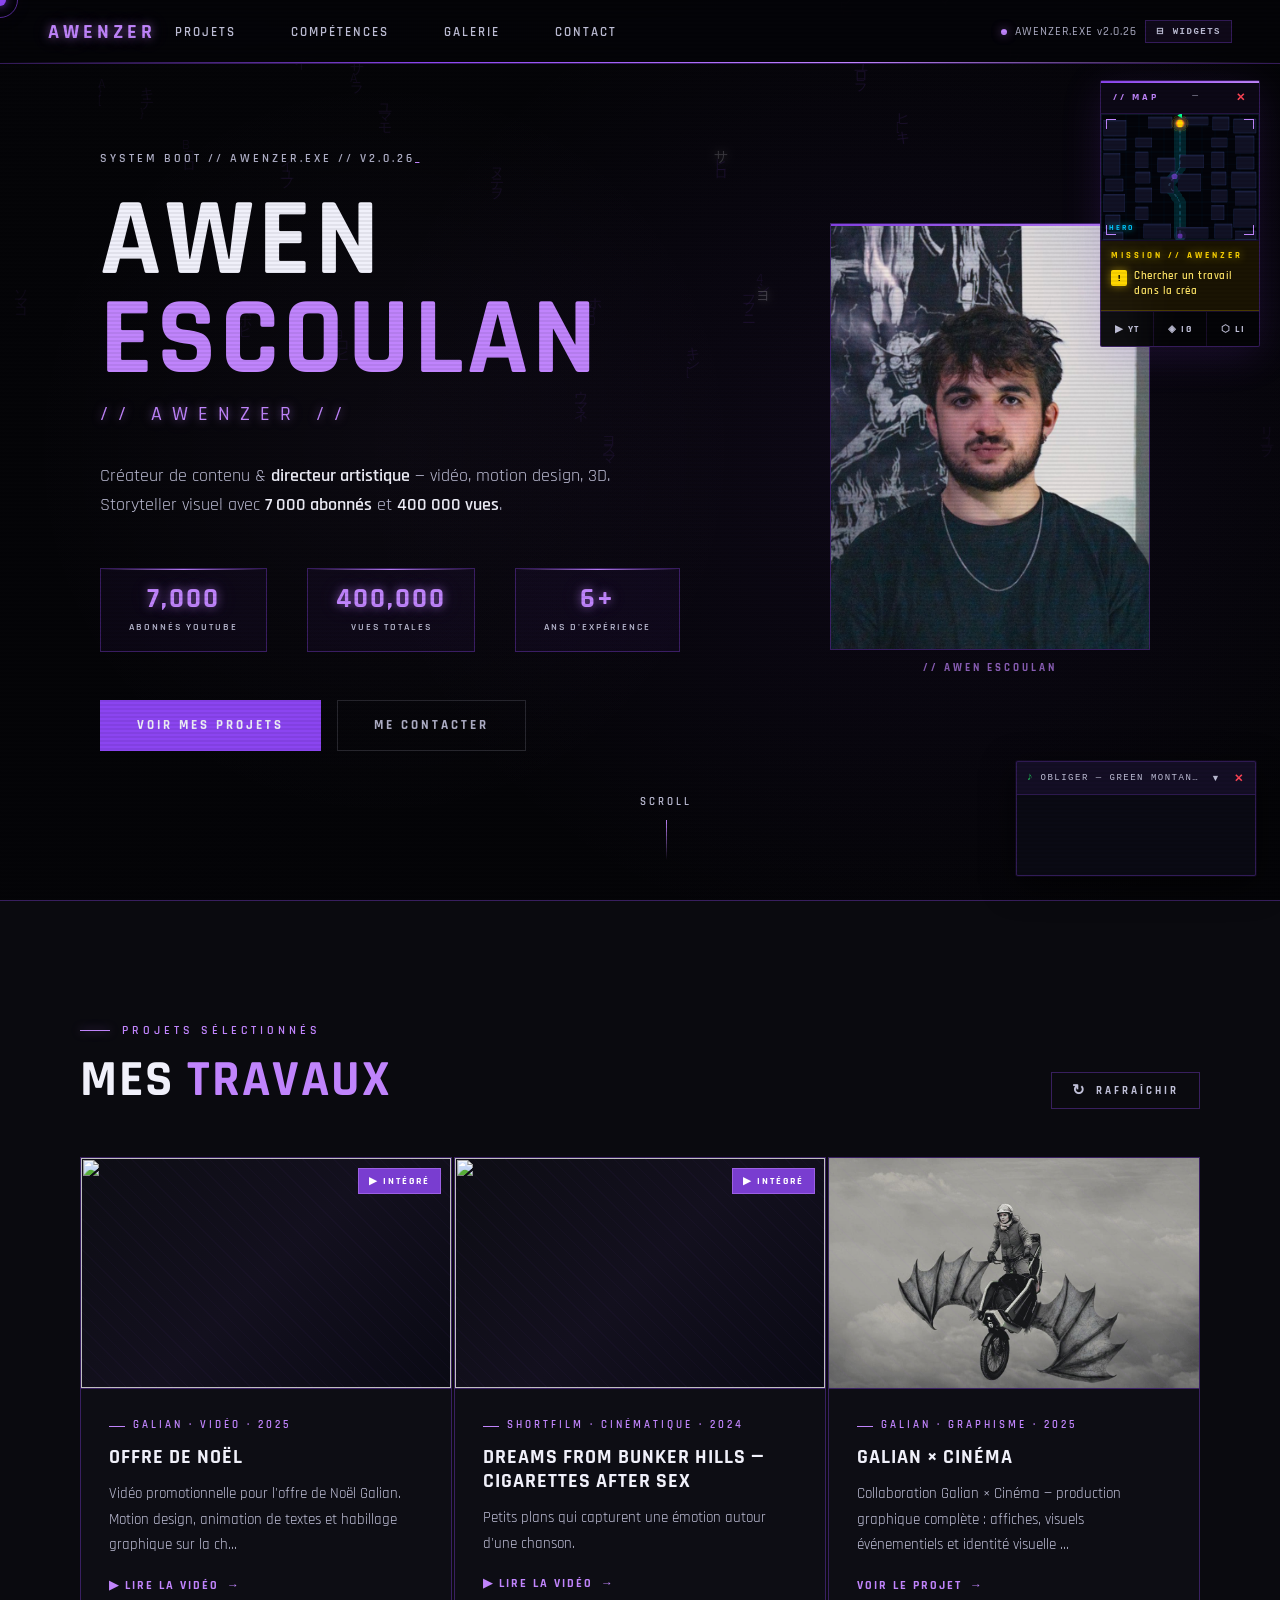
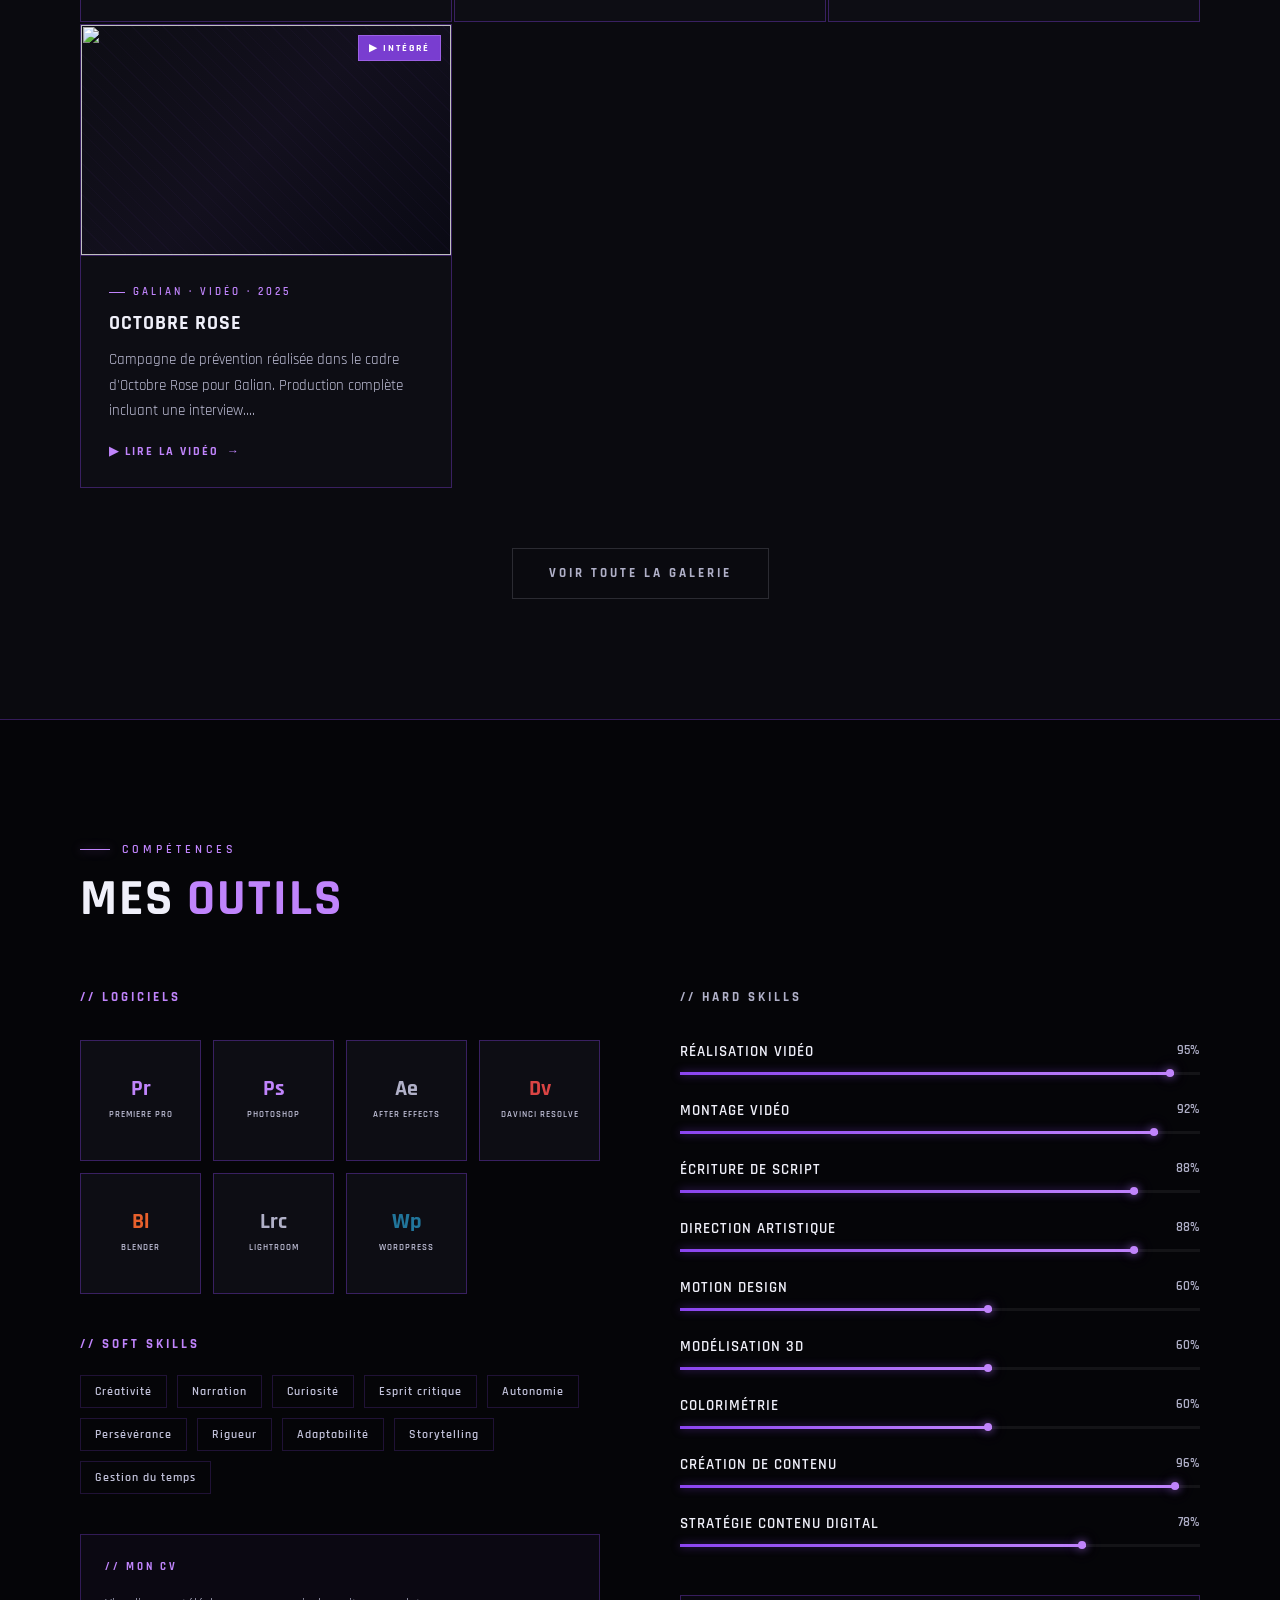
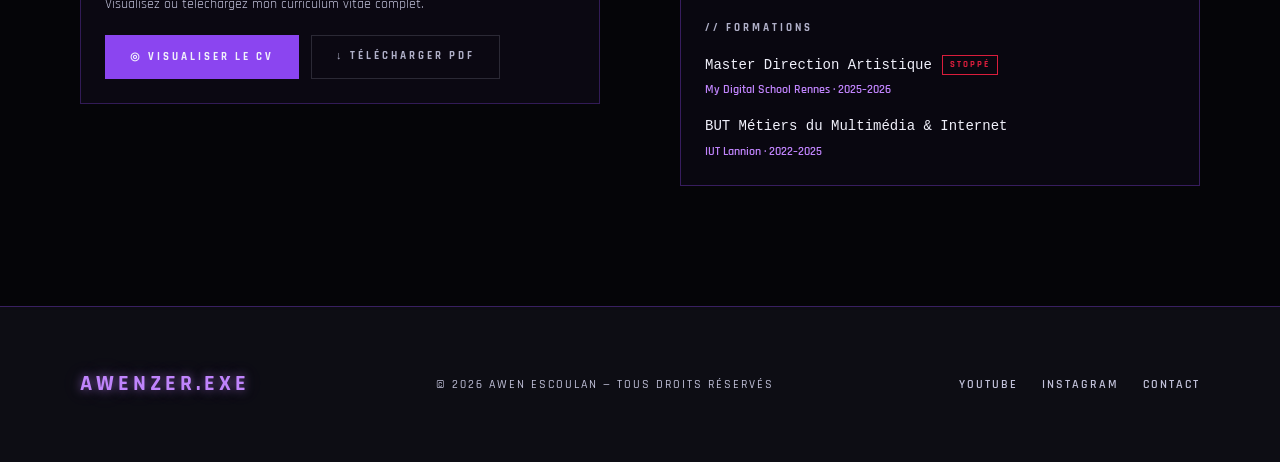
==== commit 163e146a: "Add files via upload" ====
--- a/index.html
+++ b/index.html
@@ -33,10 +33,11 @@
       <li><a href="projects.html">Galerie</a></li>
       <li><a href="contact.html">Contact</a></li>
     </ul>
-    <div class="nav-status">
+    <div class="nav-status" style="margin-left:auto; margin-right:8px;">
       <div class="status-dot"></div>
       AWENZER.EXE v2.0.26
     </div>
+    <button id="popup-toggle-btn" onclick="toggleAllPopups()" title="Fermer / rouvrir les widgets" style="font-family:'Share Tech Mono',monospace;font-size:9px;font-weight:700;letter-spacing:1.5px;background:rgba(140,70,240,0.08);border:1px solid rgba(140,70,240,0.3);color:var(--gray);padding:5px 10px;cursor:pointer;transition:all 0.2s;text-transform:uppercase;white-space:nowrap;" onmouseover="this.style.borderColor='var(--purple-light)';this.style.color='var(--purple-light)'" onmouseout="this.style.borderColor='rgba(140,70,240,0.3)';this.style.color='var(--gray)'">⊟ WIDGETS</button>
     <button class="nav-hamburger" id="nav-hamburger" aria-label="Menu">
       <span></span><span></span><span></span>
     </button>
@@ -54,6 +55,7 @@
     <div class="minimap-drag-handle" id="minimap-drag-handle" title="Cliquez pour réduire / déplacer">
       <span class="minimap-label">// MAP</span>
       <span class="minimap-toggle-icon" id="minimap-toggle-icon">−</span>
+      <button onclick="document.getElementById('minimap').style.display='none'" title="Fermer" style="background:none;border:none;cursor:pointer;color:#ff4455;font-size:11px;font-weight:700;padding:0 2px;line-height:1;margin-left:4px;transition:color 0.2s;" onmouseover="this.style.color='#ff2244'" onmouseout="this.style.color='#ff4455'">✕</button>
     </div>
 
     <div class="minimap-body" id="minimap-body">
@@ -248,30 +250,26 @@
       <div class="skills-software reveal-left">
         <h3>// LOGICIELS</h3>
         <div class="software-grid">
-          <div class="sw-item" onclick="openModal({tag:'LOGICIEL · ADOBE',title:'Premiere Pro',desc:'Montage vidéo professionnel — outil principal de toute la chaîne de post-production.',meta:{TYPE:'NLE / Montage',ÉDITEUR:'Adobe',MAÎTRISE:'Expert'},skills:['Montage','Color grading','Export'],tools:['Premiere Pro']})">
+          <div class="sw-item">
             <div class="sw-icon">Pr</div><div class="sw-name">PREMIERE PRO</div>
           </div>
-          <div class="sw-item" onclick="openModal({tag:'LOGICIEL · ADOBE',title:'Photoshop',desc:'Retouche photo, création de visuels et graphisme pour tous supports print et digital.',meta:{TYPE:'Retouche / Graphisme',ÉDITEUR:'Adobe',MAÎTRISE:'Avancé'},skills:['Retouche','Compositing','Design'],tools:['Photoshop']})">
+          <div class="sw-item">
             <div class="sw-icon">Ps</div><div class="sw-name">PHOTOSHOP</div>
           </div>
-          <div class="sw-item" onclick="openModal({tag:'LOGICIEL · ADOBE',title:'After Effects',desc:'Motion design, animation graphique, VFX et titres animés.',meta:{TYPE:'Motion design',ÉDITEUR:'Adobe',MAÎTRISE:'Avancé'},skills:['Animation','Motion design','VFX'],tools:['After Effects']})">
+          <div class="sw-item">
             <div class="sw-icon" style="color:var(--accent)">Ae</div><div class="sw-name">AFTER EFFECTS</div>
           </div>
-          <div class="sw-item" onclick="openModal({tag:'LOGICIEL · TEXTURING',title:'Substance',desc:'Texturing et création de matériaux PBR pour les productions 3D.',meta:{TYPE:'Texturing 3D',ÉDITEUR:'Adobe',MAÎTRISE:'Intermédiaire'},skills:['Texturing','Matériaux PBR'],tools:['Substance']})">
-            <div class="sw-icon" style="color:#ff6b35">S</div><div class="sw-name">SUBSTANCE</div>
-          </div>
-          <div class="sw-item" onclick="openModal({tag:'LOGICIEL · 3D',title:'Blender',desc:'Modélisation 3D, rigging, animation et rendu cycles.',meta:{TYPE:'3D / Rendu',ÉDITEUR:'Blender Foundation',MAÎTRISE:'Intermédiaire'},skills:['Modélisation','Rendu','Animation 3D'],tools:['Blender']})">
+          <div class="sw-item">
+            <div class="sw-icon" style="color:#da4444">Dv</div><div class="sw-name">DAVINCI RESOLVE</div>
+          </div>
+          <div class="sw-item">
             <div class="sw-icon" style="color:#e8602c">Bl</div><div class="sw-name">BLENDER</div>
           </div>
-          <div class="sw-item" onclick="openModal({tag:'LOGICIEL · ADOBE',title:'Lightroom',desc:'Étalonnage photo et gestion de catalogues.',meta:{TYPE:'Photo / Étalonnage',ÉDITEUR:'Adobe',MAÎTRISE:'Avancé'},skills:['Étalonnage','Gestion catalogue'],tools:['Lightroom']})">
+          <div class="sw-item">
             <div class="sw-icon" style="color:var(--accent)">Lrc</div><div class="sw-name">LIGHTROOM</div>
           </div>
-          <div class="sw-item" onclick="openModal({tag:'LOGICIEL · WEB',title:'WordPress',desc:'Création et gestion de sites web avec WordPress.',meta:{TYPE:'CMS / Web',ÉDITEUR:'WordPress.org',MAÎTRISE:'Intermédiaire'},skills:['CMS','Gestion de contenu'],tools:['WordPress']})">
+          <div class="sw-item">
             <div class="sw-icon" style="color:#21759b">Wp</div><div class="sw-name">WORDPRESS</div>
-          </div>
-          <div class="sw-item" style="border-style:dashed; opacity:0.4; cursor:default;">
-            <div class="sw-icon" style="font-size:18px; color:var(--gray)">+</div>
-            <div class="sw-name">TON OUTIL</div>
           </div>
         </div>
 
@@ -309,39 +307,39 @@
       <div class="skills-bars reveal">
         <h3>// HARD SKILLS</h3>
 
-        <div class="skill-bar-item" onclick="openModal({tag:'COMPÉTENCE · VIDÉO',title:'Réalisation vidéo',desc:'Direction complète de productions vidéo : casting, tournage, direction technique et artistique.',meta:{NIVEAU:'Expert',EXPÉRIENCE:'6+ ans'},skills:['Tournage','Direction artistique','Cadrage','Lumière'],tools:['Premiere Pro','After Effects','Lightroom']})">
+        <div class="skill-bar-item">
           <div class="skill-bar-header"><span class="skill-bar-name">Réalisation vidéo</span><span class="skill-bar-pct">95%</span></div>
           <div class="skill-bar-track"><div class="skill-bar-fill" data-width="95%"></div></div>
         </div>
-        <div class="skill-bar-item" onclick="openModal({tag:'COMPÉTENCE · POST-PROD',title:'Montage vidéo',desc:'Post-production professionnelle : montage, étalonnage, sound design et exports multi-formats.',meta:{NIVEAU:'Expert',EXPÉRIENCE:'6+ ans'},skills:['Montage','Étalonnage','Sound design'],tools:['Premiere Pro','After Effects']})">
+        <div class="skill-bar-item">
           <div class="skill-bar-header"><span class="skill-bar-name">Montage vidéo</span><span class="skill-bar-pct">92%</span></div>
           <div class="skill-bar-track"><div class="skill-bar-fill" data-width="92%"></div></div>
         </div>
-        <div class="skill-bar-item" onclick="openModal({tag:'COMPÉTENCE · SCRIPT',title:'Écriture de script',desc:'Écriture de scénarios, narration documentaire et création de structures narratives visuelles.',meta:{NIVEAU:'Avancé',EXPÉRIENCE:'4+ ans'},skills:['Scénarisation','Narration','Worldbuilding','Structure narrative'],tools:[]})">
+        <div class="skill-bar-item">
           <div class="skill-bar-header"><span class="skill-bar-name">Écriture de script</span><span class="skill-bar-pct">88%</span></div>
           <div class="skill-bar-track"><div class="skill-bar-fill" data-width="88%"></div></div>
         </div>
-        <div class="skill-bar-item" onclick="openModal({tag:'COMPÉTENCE · DA',title:'Direction artistique',desc:'Définition de l\'identité visuelle, direction de shooting, création de chartes graphiques.',meta:{NIVEAU:'Avancé',EXPÉRIENCE:'4+ ans'},skills:['Identité visuelle','Charte graphique','Direction de shooting'],tools:['Photoshop','After Effects']})">
+        <div class="skill-bar-item">
           <div class="skill-bar-header"><span class="skill-bar-name">Direction artistique</span><span class="skill-bar-pct">88%</span></div>
           <div class="skill-bar-track"><div class="skill-bar-fill" data-width="88%"></div></div>
         </div>
-        <div class="skill-bar-item" onclick="openModal({tag:'COMPÉTENCE · MOTION',title:'Motion design',desc:'Animation graphique, titres cinématiques, motion graphics pour productions vidéo.',meta:{NIVEAU:'Avancé',EXPÉRIENCE:'3+ ans'},skills:['Animation','Typography','VFX léger'],tools:['After Effects','Premiere Pro']})">
-          <div class="skill-bar-header"><span class="skill-bar-name">Motion design</span><span class="skill-bar-pct">80%</span></div>
-          <div class="skill-bar-track"><div class="skill-bar-fill" data-width="80%"></div></div>
-        </div>
-        <div class="skill-bar-item" onclick="openModal({tag:'COMPÉTENCE · 3D',title:'Modélisation 3D',desc:'Modélisation, texturing et rendu 3D sous Blender et Substance.',meta:{NIVEAU:'Intermédiaire',EXPÉRIENCE:'2+ ans'},skills:['Modélisation','Texturing','Rendu'],tools:['Blender','Substance']})">
-          <div class="skill-bar-header"><span class="skill-bar-name">Modélisation 3D</span><span class="skill-bar-pct">72%</span></div>
-          <div class="skill-bar-track"><div class="skill-bar-fill" data-width="72%"></div></div>
-        </div>
-        <div class="skill-bar-item" onclick="openModal({tag:'COMPÉTENCE · COULEUR',title:'Colorimétrie',desc:'Étalonnage couleur de photos et vidéos, création de LUTs et directions artistiques chromatiques.',meta:{NIVEAU:'Avancé',EXPÉRIENCE:'4+ ans'},skills:['Étalonnage','LUTs','Color grading'],tools:['Premiere Pro','Lightroom']})">
-          <div class="skill-bar-header"><span class="skill-bar-name">Colorimétrie</span><span class="skill-bar-pct">85%</span></div>
-          <div class="skill-bar-track"><div class="skill-bar-fill" data-width="85%"></div></div>
-        </div>
-        <div class="skill-bar-item" onclick="openModal({tag:'COMPÉTENCE · CONTENU',title:'Création de contenu',desc:'Stratégie et exécution de contenu multi-plateforme : YouTube, Instagram, LinkedIn.',meta:{NIVEAU:'Expert',EXPÉRIENCE:'6+ ans'},skills:['Scripting','Storytelling','SEO YouTube'],tools:['Premiere Pro','Photoshop','Lightroom']})">
+        <div class="skill-bar-item">
+          <div class="skill-bar-header"><span class="skill-bar-name">Motion design</span><span class="skill-bar-pct">60%</span></div>
+          <div class="skill-bar-track"><div class="skill-bar-fill" data-width="60%"></div></div>
+        </div>
+        <div class="skill-bar-item">
+          <div class="skill-bar-header"><span class="skill-bar-name">Modélisation 3D</span><span class="skill-bar-pct">60%</span></div>
+          <div class="skill-bar-track"><div class="skill-bar-fill" data-width="60%"></div></div>
+        </div>
+        <div class="skill-bar-item">
+          <div class="skill-bar-header"><span class="skill-bar-name">Colorimétrie</span><span class="skill-bar-pct">60%</span></div>
+          <div class="skill-bar-track"><div class="skill-bar-fill" data-width="60%"></div></div>
+        </div>
+        <div class="skill-bar-item">
           <div class="skill-bar-header"><span class="skill-bar-name">Création de contenu</span><span class="skill-bar-pct">96%</span></div>
           <div class="skill-bar-track"><div class="skill-bar-fill" data-width="96%"></div></div>
         </div>
-        <div class="skill-bar-item" onclick="openModal({tag:'COMPÉTENCE · DIGITAL',title:'Stratégie contenu digital',desc:'Analyse des performances, planification éditoriale et optimisation des canaux digitaux.',meta:{NIVEAU:'Intermédiaire',EXPÉRIENCE:'3+ ans'},skills:['Analytics','Planification','SEO','Community management'],tools:['WordPress']})">
+        <div class="skill-bar-item">
           <div class="skill-bar-header"><span class="skill-bar-name">Stratégie contenu digital</span><span class="skill-bar-pct">78%</span></div>
           <div class="skill-bar-track"><div class="skill-bar-fill" data-width="78%"></div></div>
         </div>
@@ -349,7 +347,10 @@
         <div style="margin-top:48px; padding:24px; border:1px solid var(--border); background:rgba(140,70,240,0.03);">
           <div style="font-family:'Rajdhani',sans-serif; font-size:11px; font-weight:700; color:var(--accent); letter-spacing:3px; margin-bottom:16px;">// FORMATIONS</div>
           <div style="margin-bottom:16px;">
-            <div style="font-family:'Orbitron',monospace; font-size:14px; color:var(--white); margin-bottom:4px;">Master Direction Artistique</div>
+            <div style="display:flex;align-items:center;gap:10px;margin-bottom:4px;">
+              <div style="font-family:'Orbitron',monospace; font-size:14px; color:var(--white);">Master Direction Artistique</div>
+              <span style="font-family:'Rajdhani',sans-serif;font-size:9px;font-weight:700;color:#ff2244;border:1px solid #ff2244;padding:2px 7px;letter-spacing:2px;text-transform:uppercase;opacity:0.85;">STOPPÉ</span>
+            </div>
             <div style="font-family:'Rajdhani',sans-serif; font-size:12px; font-weight:600; color:var(--purple-light);">My Digital School Rennes · 2025–2026</div>
           </div>
           <div>
@@ -430,6 +431,7 @@
     </div><!-- /vg-modal-box -->
   </div>
 
+  <script src="js/embed-player.js"></script>
   <script src="js/gallery.js"></script>
   <script src="js/projects.js"></script>
   <script src="js/main.js"></script>
@@ -442,9 +444,10 @@
   <div id="fav-inventory" class="fav-inventory empty">
     <div class="fav-inventory-header" id="fav-inv-handle">
       <span class="fav-inv-icon">◈</span>
-      <span class="fav-inv-title">FAVORIS</span>
+      <span class="fav-inv-title">INVENTAIRE</span>
       <span class="fav-inv-count" id="fav-count">0</span>
-      <button class="fav-inv-toggle" id="fav-inv-toggle">−</button>
+      <button class="fav-inv-toggle" id="fav-inv-toggle" title="Réduire">−</button>
+      <button onclick="document.getElementById('fav-inventory').style.display='none'" title="Fermer" style="background:none;border:none;cursor:pointer;color:#ff4455;font-size:12px;font-weight:700;padding:0 2px;line-height:1;margin-left:2px;transition:color 0.2s;" onmouseover="this.style.color='#ff2244'" onmouseout="this.style.color='#ff4455'">✕</button>
     </div>
     <div id="fav-inv-body">
       <div class="fav-inv-grid-scroll">
@@ -460,11 +463,12 @@
       <span class="spotify-float-icon">♪</span>
       <span class="spotify-float-label">OBLIGER — GREEN MONTANA</span>
       <button class="spotify-float-toggle" id="spotify-toggle" title="Réduire">▼</button>
+      <button onclick="document.getElementById('spotify-player').style.display='none'" title="Fermer" style="background:none;border:none;cursor:pointer;color:#ff4455;font-size:11px;font-weight:700;padding:0 2px;line-height:1;flex-shrink:0;transition:color 0.2s;" onmouseover="this.style.color='#ff2244'" onmouseout="this.style.color='#ff4455'">✕</button>
     </div>
     <div class="spotify-float-content" id="spotify-content">
       <iframe
         src="https://open.spotify.com/embed/track/4jxX1SYeB6AQTOdtOwr2hg?utm_source=generator&theme=0"
-        width="320" height="80" frameborder="0"
+        width="240" height="80" frameborder="0"
         allow="autoplay; clipboard-write; encrypted-media; fullscreen; picture-in-picture"
         loading="lazy">
       </iframe>
@@ -549,14 +553,23 @@
         if (img) {
           imgNode = '<img src="' + img + '" alt="" style="width:100%;height:100%;object-fit:cover;">';
         }
+
+        var isEmbed = !!d.videoEmbed;
+        var badge = isEmbed ? '<div class="ep-card-badge">▶ INTÉGRÉ</div>' : '';
+        var playOverlay = isEmbed
+          ? '<div class="ep-card-play-overlay"><div class="ep-card-play-btn">▶</div></div>'
+          : '';
+        var btnLabel = isEmbed ? '▶ LIRE LA VIDÉO' : 'VOIR LE PROJET';
+        var btnClass = isEmbed ? 'project-link project-link-embed' : 'project-link';
+
         card.innerHTML =
-          '<div class="project-img-placeholder">' + imgNode + '</div>'
+          '<div class="project-img-placeholder" style="position:relative;">' + imgNode + badge + playOverlay + '</div>'
           + '<div class="project-scan"></div>'
           + '<div class="project-body">'
           +   '<div class="project-tag">' + tag + (year ? ' \u00b7 ' + year : '') + '</div>'
           +   '<h3 class="project-name">' + (d.title || '') + '</h3>'
           +   '<p class="project-desc">' + desc + '</p>'
-          +   '<button class="project-link">VOIR LE PROJET</button>'
+          +   '<button class="' + btnClass + '">' + btnLabel + '</button>'
           + '</div>';
 
         grid.appendChild(card);
@@ -620,5 +633,25 @@
     }
   })();
   </script>
+
+  <script>
+  // ── Toggle tous les widgets (MAP, Spotify, Inventaire) ──
+  var _popupsHidden = false;
+  function toggleAllPopups() {
+    _popupsHidden = !_popupsHidden;
+    ['minimap','spotify-player','fav-inventory'].forEach(function(id) {
+      var el = document.getElementById(id);
+      if (!el) return;
+      if (_popupsHidden) {
+        el.dataset.wasVisible = el.style.display !== 'none' ? '1' : '0';
+        el.style.display = 'none';
+      } else {
+        if (el.dataset.wasVisible !== '0') el.style.display = '';
+      }
+    });
+    var btn = document.getElementById('popup-toggle-btn');
+    if (btn) btn.textContent = _popupsHidden ? '⊞ WIDGETS' : '⊟ WIDGETS';
+  }
+  </script>
 </body>
 </html>
--- a/css/style.css
+++ b/css/style.css
@@ -11,10 +11,10 @@
   --purple: #8b45f0;
   --purple-dim: #7030c8;
   --purple-light: #c084fc;
-  --accent: #8a8a9a;
+  --accent: #b0b0c8;
   --red: #ff2244;
-  --white: #e8e8f0;
-  --gray: #5a5a7a;
+  --white: #f0f0fa;
+  --gray: #c0c0d8;
   --border: rgba(140, 70, 240, 0.35);
   --border-a: rgba(138, 138, 154, 0.25);
   --glow-p: 0 0 10px rgba(140,70,240,0.7), 0 0 30px rgba(140,70,240,0.25);
@@ -107,7 +107,7 @@
    ============================================= */
 #minimap {
   position: fixed; top: 80px; right: 20px; z-index: 900;
-  width: 200px;
+  width: 160px;
   background: rgba(5,5,8,0.95);
   border: 1px solid var(--border);
   backdrop-filter: blur(20px);
@@ -895,7 +895,7 @@
   position: fixed;
   bottom: 24px; right: 24px;
   z-index: 3000;
-  width: 320px;
+  width: 240px;
   background: #0a0a14;
   border: 1px solid rgba(140,70,240,0.3);
   box-shadow: 0 8px 32px rgba(0,0,0,0.6), 0 0 0 1px rgba(140,70,240,0.1);
@@ -966,9 +966,9 @@
 /* ── FAVORITES INVENTORY ─────────────────────── */
 .fav-inventory {
   position: fixed;
-  bottom: 160px; right: 24px;   /* bien au-dessus du Spotify (~120px hauteur + 16px gap) */
+  bottom: 130px; right: 24px;
   z-index: 2999;
-  width: 228px;
+  width: 180px;
   background: rgba(8,8,16,0.96);
   border: 1px solid rgba(255,215,0,0.22);
   box-shadow: 0 8px 32px rgba(0,0,0,0.7), 0 0 20px rgba(255,215,0,0.04);
